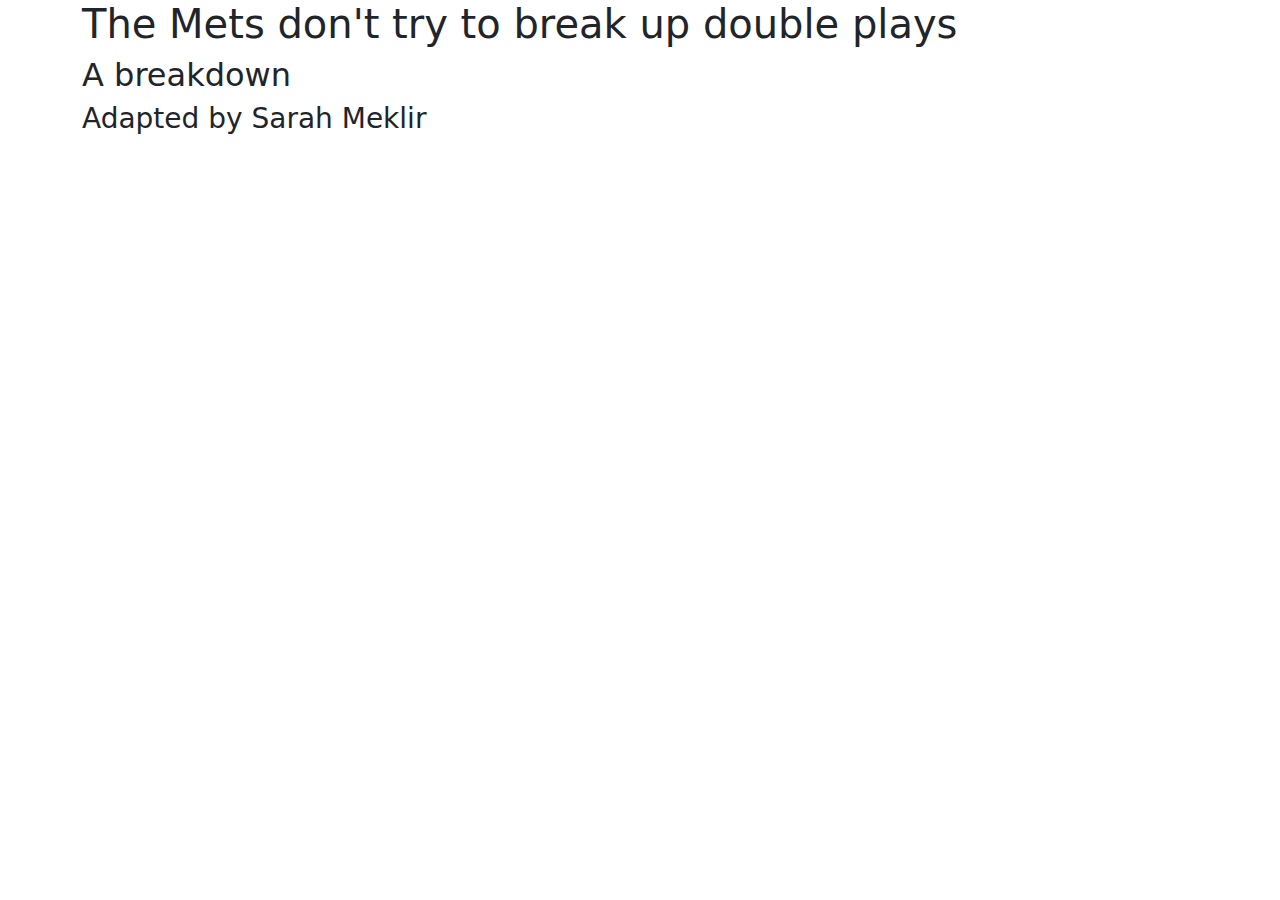
==== Sarah-Meklir-JOUR352/final-project/index.html @ 413cecab "Final project updates" ====
<!doctype html>
<html lang="en">
    <head>
        <meta charset="utf-8" />
        <meta
            name="viewport"
            content="width=device-width, initial-scale=1, shrink-to-fit=no" />

        <!-- Bootstrap CSS -->
        <link
            href="https://cdn.jsdelivr.net/npm/bootstrap@5.3.3/dist/css/bootstrap.min.css"
            rel="stylesheet"
            integrity="sha384-QWTKZyjpPEjISv5WaRU9OFeRpok6YctnYmDr5pNlyT2bRjXh0JMhjY6hW+ALEwIH"
            crossorigin="anonymous" />

        <link href="style.css" rel="stylesheet" />
    </head>

    <body>
        <div class="container">
            <video autoplay muted loop id="BackgroundVideo" src="Homescreen video web project.mp4" type="video/mp4">
            </video>
            <div class="Headline">
                <h1>The Mets don't try to break up double plays</h1>
                <h2>A breakdown</h2>
                <h3>Adapted by Sarah Meklir</h3>
            </div>
        </div>
    </body>
</html>
---- Sarah-Meklir-JOUR352/final-project/style.css ----
/*put palette colors here
 * 
 * 
 * 
 * 
*/
#BackgroundVideo {
  position: fixed;
  right: 0;
  bottom: 0;
  max-width: 100%;
  max-height: 100%;
}
.headline {
  position: absolute;
  top: 50%;
  left: 50%;
  transform: translate(-50%, -50%);
}
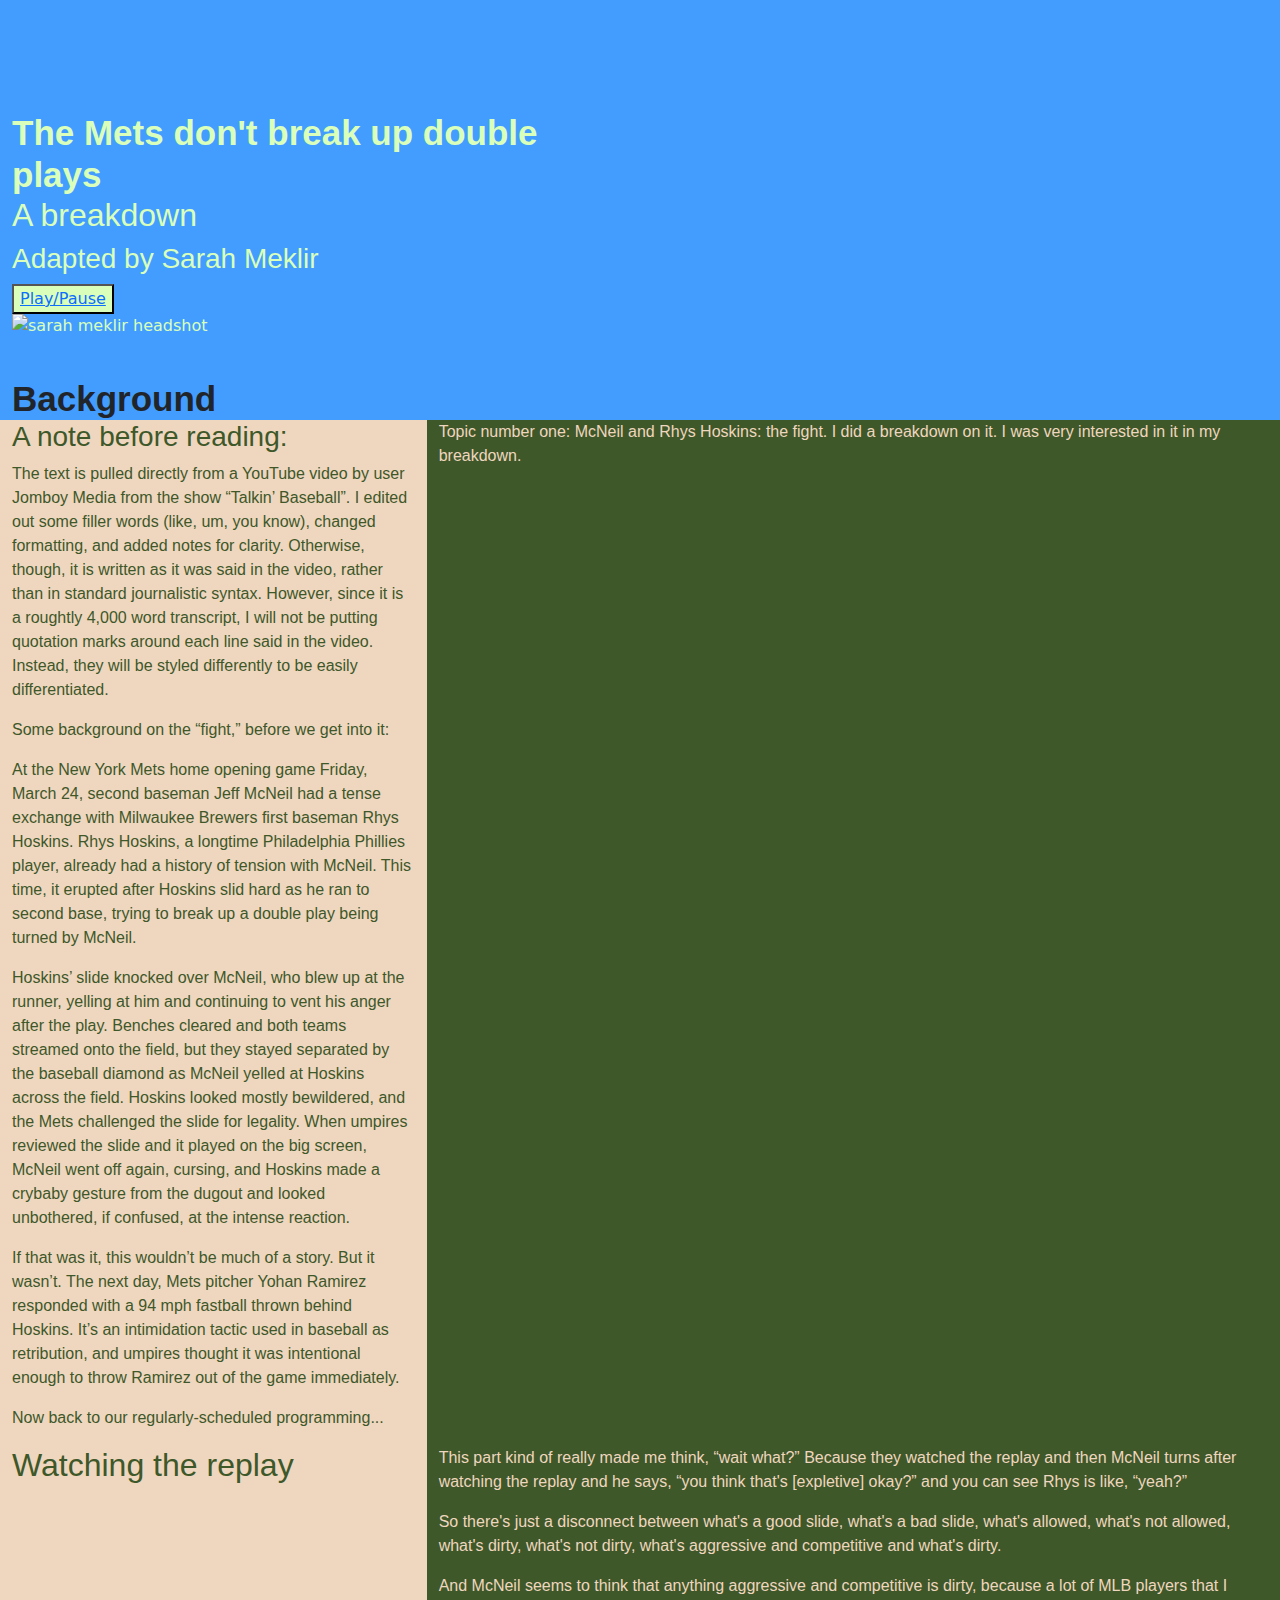
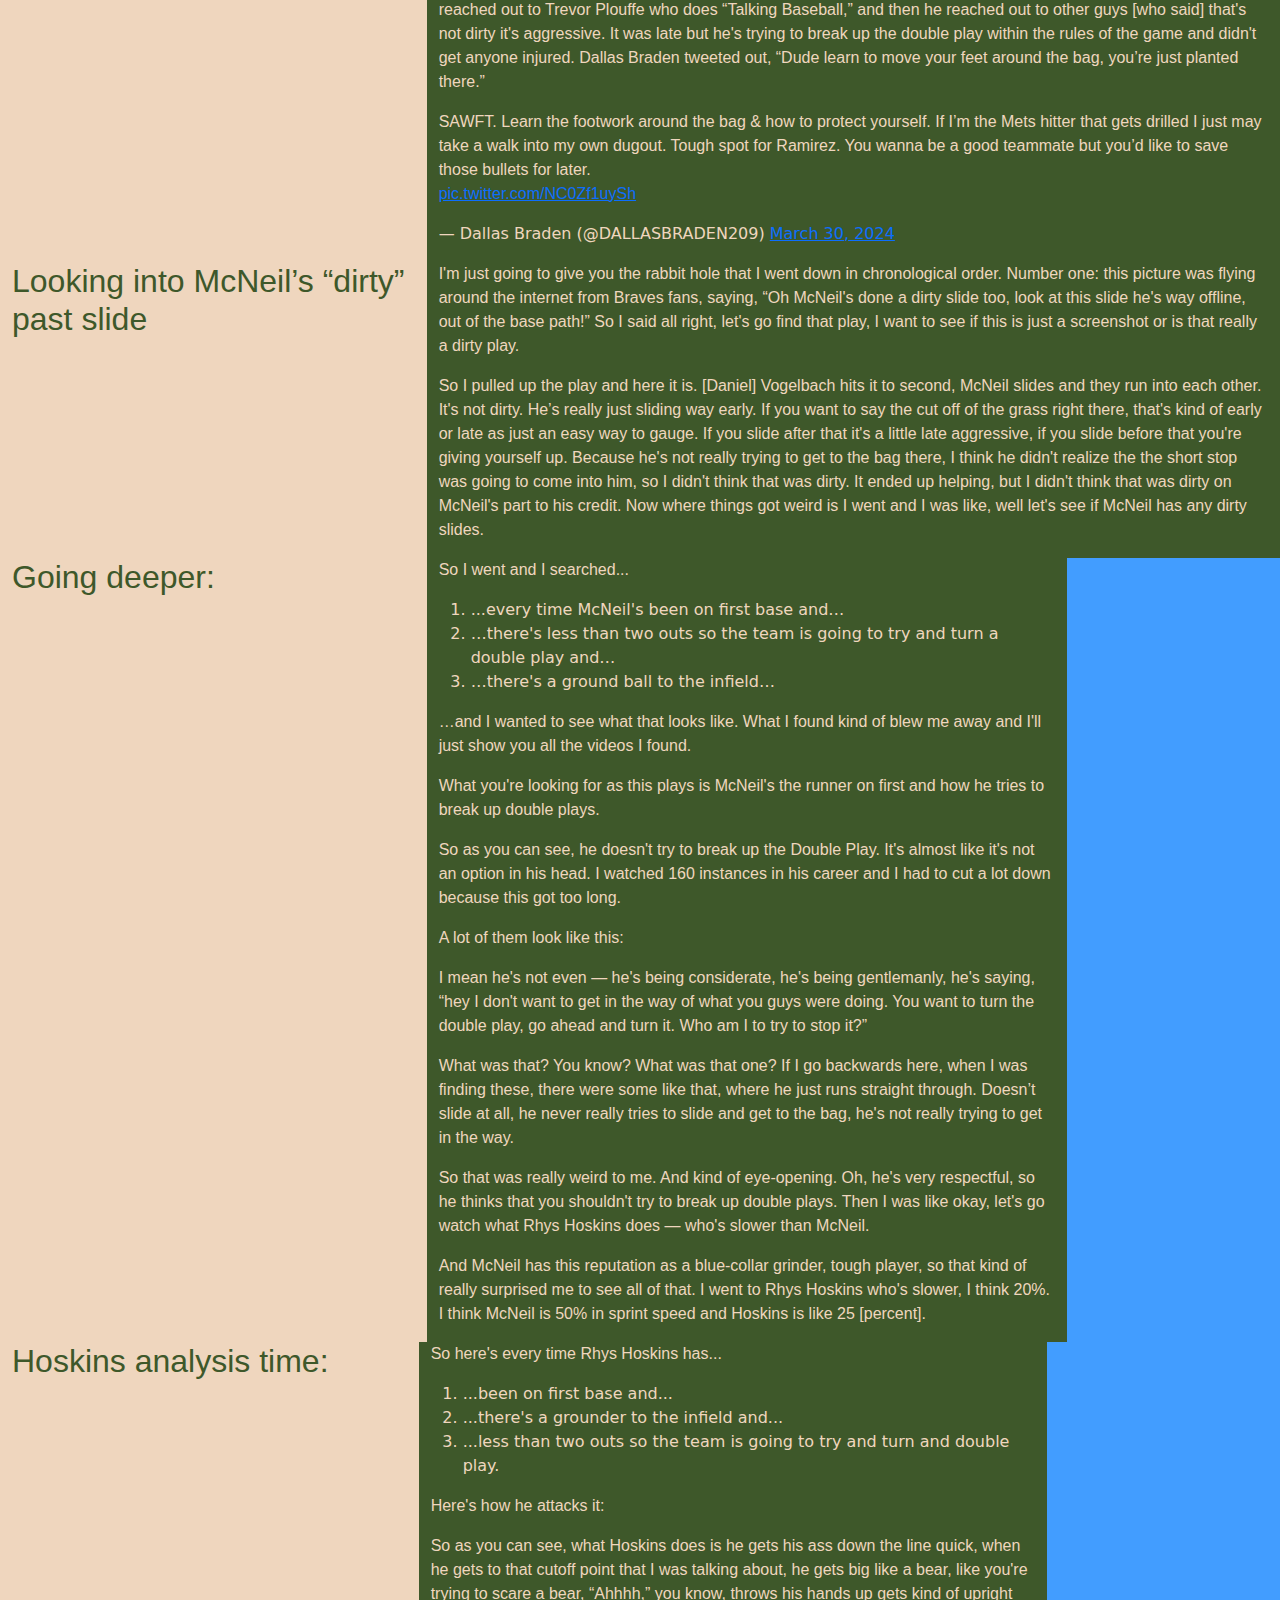
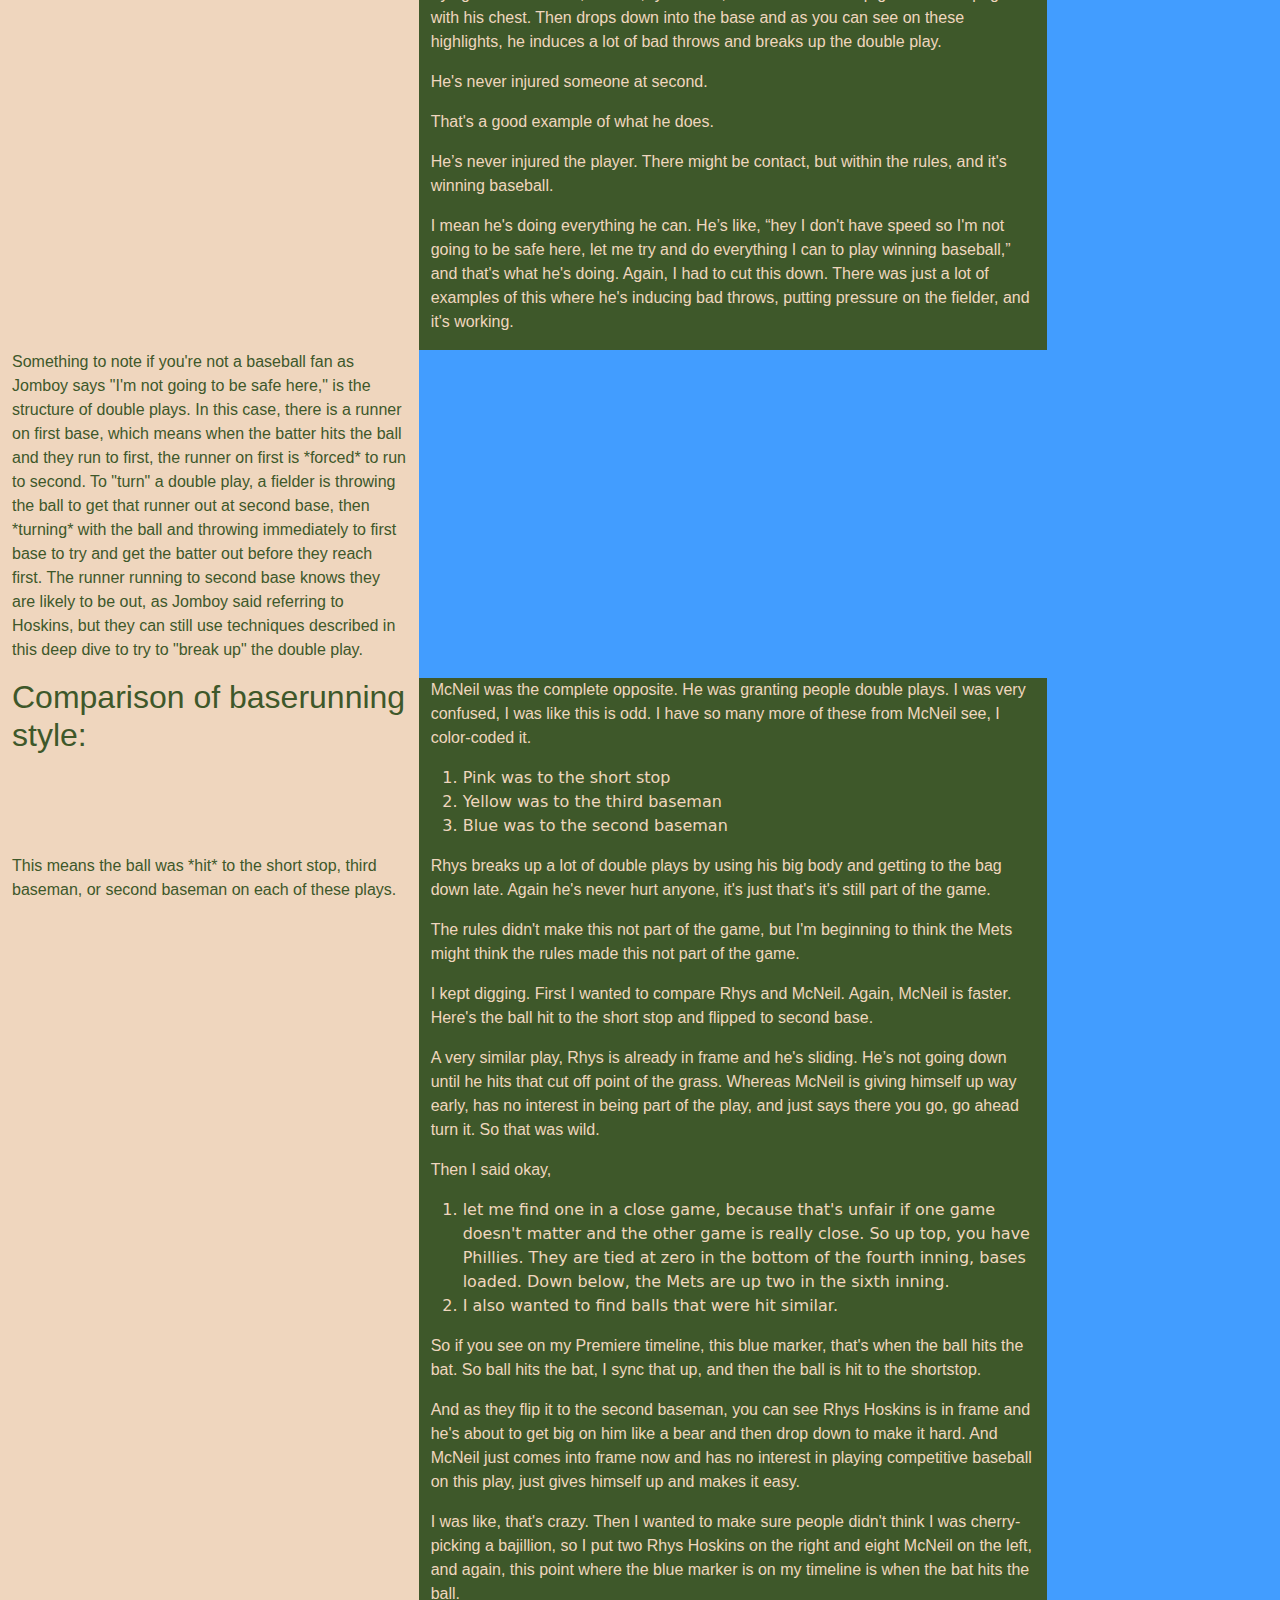
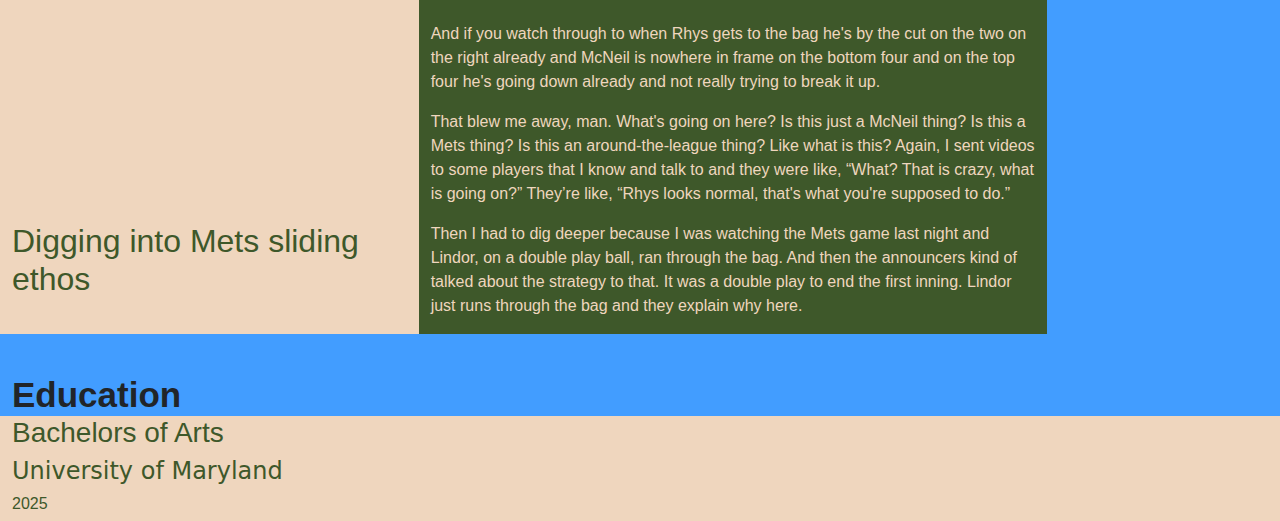
==== commit 8ef946b8: "Wow! Big things are happening! (Final project)" ====
--- a/Sarah-Meklir-JOUR352/final-project/index.html
+++ b/Sarah-Meklir-JOUR352/final-project/index.html
@@ -16,15 +16,171 @@
         <link href="style.css" rel="stylesheet" />
     </head>
 
-    <body>
-        <div class="container">
-            <video autoplay muted loop id="BackgroundVideo" src="Homescreen video web project.mp4" type="video/mp4">
-            </video>
-            <div class="Headline">
-                <h1>The Mets don't try to break up double plays</h1>
-                <h2>A breakdown</h2>
-                <h3>Adapted by Sarah Meklir</h3>
+ <body>
+        <div class="container-fluid" id="topper">
+            <div class="row">
+                <div class="col-sm-6">
+                    <br /><br /><br />
+                    <h1 class="header">The Mets don't break up double plays</h1>
+                    <h2>A breakdown</h2>
+                    <h3>Adapted by Sarah Meklir</h3>
+                     <button id="button"><a href="mailto:smeklir@terpmail.umd.edu">Play/Pause</a></button>
+                </div
+                <div class="col-sm-6">
+                    <img src="IMG_8581%20(1).JPG" alt="sarah meklir headshot" />
+                </div>
+            </div>
+        </div>
+        <div class="container-fluid" id="content">
+            <div class="row" class="blue">
+                <div class="col">
+                    <h1 id="backgroundsec" class="header">Background</h1>
+                </div>
+            </div>
+            <div class="row">
+                <div id="authorsnote" class="col-sm-4">
+                    <h3>A note before reading: </h3>
+                    <p>The text is pulled directly from a YouTube video by user Jomboy Media from the show “Talkin’ Baseball”. I edited out some filler words (like, um, you know), changed formatting, and added notes for clarity. Otherwise, though, it is written as it was said in the video, rather than in standard journalistic syntax. However, since it is a roughtly 4,000 word transcript, I will not be putting quotation marks around each line said in the video. Instead, they will be styled differently to be easily differentiated.</p>
+                    <p>Some background on the “fight,” before we get into it: </p>
+                    <p>At the New York Mets home opening game Friday, March 24, second baseman Jeff McNeil had a tense exchange with Milwaukee Brewers first baseman Rhys Hoskins. Rhys Hoskins, a longtime Philadelphia Phillies player, already had a history of tension with McNeil. This time, it erupted after Hoskins slid hard as he ran to second base, trying to break up a double play being turned by McNeil. </p>
+                    <p>Hoskins’ slide knocked over McNeil, who blew up at the runner, yelling at him and continuing to vent his anger after the play. Benches cleared and both teams streamed onto the field, but they stayed separated by the baseball diamond as McNeil yelled at Hoskins across the field. Hoskins looked mostly bewildered, and the Mets challenged the slide for legality. When umpires reviewed the slide and it played on the big screen, McNeil went off again, cursing, and Hoskins made a crybaby gesture from the dugout and looked unbothered, if confused, at the intense reaction. </p>
+                    <p>If that was it, this wouldn’t be much of a story. But it wasn’t. The next day, Mets pitcher Yohan Ramirez responded with a 94 mph fastball thrown behind Hoskins. It’s an intimidation tactic used in baseball as retribution, and umpires thought it was intentional enough to throw Ramirez out of the game immediately. </p>
+                    <p>Now back to our regularly-scheduled programming...</p>
+                </div>
+                <div id="transcript" class="col-sm-8">
+                    <p>Topic number one: McNeil and Rhys Hoskins: the fight. I did a breakdown on it. I was very interested in it in my breakdown.</p>
+                </div>
+                <div id="authorsnote" class="col-sm-4">
+                    <h2>Watching the replay</h2>
+                </div>
+                <div id="transcript" class="col-sm-8">
+                <!-- Insert video of original replay here -->
+                    <p>This part kind of really made me think, “wait what?” Because they watched the replay and then McNeil turns after watching the replay and he says, “you think that's [expletive] okay?” and you can see Rhys is like, “yeah?” </p>
+                <!-- Insert pull quote -->
+                    <p class="pull-quote">So there's just a disconnect between what's a good slide, what's a bad slide, what's allowed, what's not allowed, what's dirty, what's not dirty, what's aggressive and competitive and what's dirty.</p>
+                    <p>And McNeil seems to think that anything aggressive and competitive is dirty, because a lot of MLB players that I reached out to Trevor Plouffe who does “Talking Baseball,” and then he reached out to other guys [who said] that's not dirty it's aggressive. It was late but he's trying to break up the double play within the rules of the game and didn't get anyone injured. Dallas Braden tweeted out, “Dude learn to move your feet around the bag, you’re just planted there.”</p>
+                    <blockquote class="twitter-tweet"><p lang="en" dir="ltr">SAWFT. Learn the footwork around the bag &amp; how to protect yourself. If I’m the Mets hitter that gets drilled I just may take a walk into my own dugout. Tough spot for Ramirez. You wanna be a good teammate but you’d like to save those bullets for later. <br> <a href="https://t.co/NC0Zf1uySh">pic.twitter.com/NC0Zf1uySh</a></p>&mdash; Dallas Braden (@DALLASBRADEN209) <a href="https://twitter.com/DALLASBRADEN209/status/1774165671913587095?ref_src=twsrc%5Etfw">March 30, 2024</a></blockquote> <script async src="https://platform.twitter.com/widgets.js" charset="utf-8"></script>
+                </div>
+            </div>
+            <div class="row">
+                <div id="authorsnote" class="col-sm-4">
+                    <h2>Looking into McNeil’s “dirty” past slide</h2>
+                </div>
+                <div id="transcript" class="col-sm-8">
+                    <p>I'm just going to give you the rabbit hole that I went down in chronological order. Number one: this picture was flying around the internet from Braves fans, saying, “Oh McNeil's done a dirty slide too, look at this slide he's way offline, out of the base path!” So I said all right, let's go find that play, I want to see if this is just a screenshot or is that really a dirty play.</p>
+          <!-- Insert video of McNeil's slide here -->
+                    <p>So I pulled up the play and here it is. [Daniel] Vogelbach hits it to second, McNeil slides and they run into each other. It's not dirty. He’s really just sliding way early. If you want to say the cut off of the grass right there, that's kind of early or late as just an easy way to gauge. If you slide after that it's a little late aggressive, if you slide before that you're giving yourself up. Because he's not really trying to get to the bag there, I think he didn't realize the the short stop was going to come into him, so I didn't think that was dirty. It ended up helping, but I didn't think that was dirty on McNeil's part to his credit. Now where things got weird is I went and I was like, well let's see if McNeil has any dirty slides.</p>
+                </div>
+            </div>
+            <div class="row">
+                <div id="authorsnote" class="col-sm-4">
+                    <h2>Going deeper:</h2>
+                </div>
+                <div id="transcript" class="col-sm-6">
+                    <p>So I went and I searched...</p>
+                    <ol>
+                        <li>...every time McNeil's been on first base and…</li>
+                        <li>…there's less than two outs so the team is going to try and turn a double play and… </li>
+                        <li>…there's a ground ball to the infield… </li>
+                    </ol>
+                    <p>…and I wanted to see what that looks like. What I found kind of blew me away and I'll just show you all the videos I found.</p>
+                    <p>What you're looking for as this plays is McNeil's the runner on first and how he tries to break up double plays. </p>
+         <!-- Insert compilation video of McNeil's slides here -->
+                    <p>So as you can see, he doesn't try to break up the Double Play. It's almost like it's not an option in his head. I watched 160 instances in his career and I had to cut a lot down because this got too long. </p>
+                    <p>A lot of them look like this:</p>
+        <!-- More compilation video here -->
+                    <p>I mean he's not even — he's being considerate, he's being gentlemanly, he's saying, “hey I don't want to get in the way of what you guys were doing. You want to turn the double play, go ahead and turn it. Who am I to try to stop it?”</p>
+        <!-- More compilation video here -->
+                    <p>What was that? You know? What was that one? If I go backwards here, when I was finding these, there were some like that, where he just runs straight through. Doesn’t slide at all, he never really tries to slide and get to the bag, he's not really trying to get in the way. </p>
+                    <p>So that was really weird to me. And kind of eye-opening. Oh, he's very respectful, so he thinks that you shouldn't try to break up double plays. Then I was like okay, let's go watch what Rhys Hoskins does — who's slower than McNeil. </p>
+                    <p>And McNeil has this reputation as a blue-collar grinder, tough player, so that kind of really surprised me to see all of that. I went to Rhys Hoskins who's slower, I think 20%. I think McNeil is 50% in sprint speed and Hoskins is like 25 [percent]. </p>
+                </div>
+            <div class="row">
+                <div id="authorsnote" class="col-sm-4">
+                    <h2>Hoskins analysis time: </h2>
+                </div>
+                <div id="transcript" class="col-sm-6">
+                   <p>So here's every time Rhys Hoskins has...</p>
+                    <ol>
+                        <li>...been on first base and...</li>
+                        <li>...there's a grounder to the infield and...</li>
+                        <li>...less than two outs so the team is going to try and turn and double play.</li>
+                    </ol>
+                    <p>Here's how he attacks it: </p>
+        <!-- Compilation of Hoskins' slides here -->
+                    <p>So as you can see, what Hoskins does is he gets his ass down the line quick, when he gets to that cutoff point that I was talking about, he gets big like a bear, like you're trying to scare a bear, “Ahhhh,” you know, throws his hands up gets kind of upright with his chest. Then drops down into the base and as you can see on these highlights, he induces a lot of bad throws and breaks up the double play.</p>
+                    <p class="pull-quote">He's never injured someone at second. </p>
+        <!-- Video continues -->
+                    <p>That's a good example of what he does.</p>
+                    <p class="pull-quote">He’s never injured the player. There might be contact, but within the rules, and it's winning baseball. </p>
+                    <p>I mean he's doing everything he can. He’s like, “hey I don't have speed so I'm not going to be safe here, let me try and do everything I can to play winning baseball,” and that's what he's doing. Again, I had to cut this down. There was just a lot of examples of this where he's inducing bad throws, putting pressure on the fielder, and it's working. </p>
+                </div>
+                <div id="authorsnote" class="col-sm-4">
+                    <p>Something to note if you're not a baseball fan as Jomboy says "I'm not going to be safe here," is the structure of double plays. In this case, there is a runner on first base, which means when the batter hits the ball and they run to first, the runner on first is *forced* to run to second. To "turn" a double play, a fielder is throwing the ball to get that runner out at second base, then *turning* with the ball and throwing immediately to first base to try and get the batter out before they reach first. The runner running to second base knows they are likely to be out, as Jomboy said referring to Hoskins, but they can still use techniques described in this deep dive to try to "break up" the double play.</p>
+                </div>
+            </div>
+            <div class="row">
+                <div id="authorsnote" class="col-sm-4">
+                    <h2>Comparison of baserunning style:</h2>
+                </div>
+                <div id="transcript" class="col-sm-6">
+                   <p>McNeil was the complete opposite. He was granting people double plays. I was very confused, I was like this is odd. I have so many more of these from McNeil see, I color-coded it.</p>
+                    <ol>
+                        <li>Pink was to the short stop</li>
+                        <li>Yellow was to the third baseman</li>
+                        <li>Blue was to the second baseman</li>
+                    </ol>
+                </div>
+                <div id="authorsnote" class="col-sm-4">
+                    <p>This means the ball was *hit* to the short stop, third baseman, or second baseman on each of these plays.</p>
+                </div>
+                <div id="transcript" class="col-sm-6">
+                    <p>Rhys breaks up a lot of double plays by using his big body and getting to the bag down late. Again he's never hurt anyone, it's just that's it's still part of the game. </p>
+                    <p class="pull-quote">The rules didn't make this not part of the game, but I'm beginning to think the Mets might think the rules made this not part of the game.</p>
+                    <p>I kept digging. First I wanted to compare Rhys and McNeil. Again, McNeil is faster. Here's the ball hit to the short stop and flipped to second base. </p>
+        <!-- Video compilation of Hoskins -->
+                    <p>A very similar play, Rhys is already in frame and he's sliding. He’s not going down until he hits that cut off point of the grass. Whereas McNeil is giving himself up way early, has no interest in being part of the play, and just says there you go, go ahead turn it. So that was wild. </p>
+                    <p>Then I said okay, </p>
+                    <ol>
+                        <li>let me find one in a close game, because that's unfair if one game doesn't matter and the other game is really close. So up top, you have Phillies. They are tied at zero in the bottom of the fourth inning, bases loaded. Down below, the Mets are up two in the sixth inning. </li>
+                        <li>I also wanted to find balls that were hit similar. </li>
+                    </ol>
+        <!-- comparison video compilation plays -->
+                    <p>So if you see on my Premiere timeline, this blue marker, that's when the ball hits the bat. So ball hits the bat, I sync that up, and then the ball is hit to the shortstop.</p>
+        <!-- comparison video compilation plays -->
+                    <p>And as they flip it to the second baseman, you can see Rhys Hoskins is in frame and he's about to get big on him like a bear and then drop down to make it hard. And McNeil just comes into frame now and has no interest in playing competitive baseball on this play, just gives himself up and makes it easy. </p>
+                    <p>I was like, that's crazy. Then I wanted to make sure people didn't think I was cherry-picking a bajillion, so I put two Rhys Hoskins on the right and eight McNeil on the left, and again, this point where the blue marker is on my timeline is when the bat hits the ball. </p>
+        <!-- comparison video plays again -->
+                    <p>And if you watch through to when Rhys gets to the bag he's by the cut on the two on the right already and McNeil is nowhere in frame on the bottom four and on the top four he's going down already and not really trying to break it up. </p>
+                    <p>That blew me away, man. What's going on here? Is this just a McNeil thing? Is this a Mets thing? Is this an around-the-league thing? Like what is this? Again, I sent videos to some players that I know and talk to and they were like, “What? That is crazy, what is going on?” They’re like, “Rhys looks normal, that's what you're supposed to do.”</p>
+                </div>
+            </div>
+            <div class="row">
+                <div id="authorsnote" class="col-sm-4">
+                    <h2>Digging into Mets sliding ethos</h2>
+                </div>
+                <div id="transcript" class="col-sm-6">
+                    <p>Then I had to dig deeper because I was watching the Mets game last night and Lindor, on a double play ball, ran through the bag. And then the announcers kind of talked about the strategy to that. It was a double play to end the first inning. Lindor just runs through the bag and they explain why here.</p>
+               
+                </div>
+            </div>
+            <div class="row" class="blue">
+                <div class="col">
+                    <h1 id="education" class="header">Education</h1>
+                </div>
+            </div>
+            </div>
+            <div class="row">
+                <div id="authorsnote" class="col">
+                    <h3>Bachelors of Arts</h3>
+                    <h4>University of Maryland</h4>
+                    <h6>2025</h6>
+                </div>
             </div>
         </div>
     </body>
-</html>+</html>
+<!--
+<video autoplay muted loop id="BackgroundVideo" src="Homescreen video web project.mp4" type="video/mp4">
+            </video>
+ -->
--- a/Sarah-Meklir-JOUR352/final-project/style.css
+++ b/Sarah-Meklir-JOUR352/final-project/style.css
@@ -1,8 +1,8 @@
 /*put palette colors here
- * 
- * 
- * 
- * 
+ * mets ORANGE: #FF5910
+ * mets blue:  #002D72
+ * light blue: #429DFF
+ * dark green: #3E582A
 */
 #BackgroundVideo {
   position: fixed;
@@ -17,3 +17,109 @@
   left: 50%;
   transform: translate(-50%, -50%);
 }
+
+.roboto-bold {
+  font-family: "Roboto", sans-serif;
+  font-weight: 700;
+  font-style: normal;
+}
+.roboto-medium {
+  font-family: "Roboto", sans-serif;
+  font-weight: 500;
+  font-style: normal;
+}
+.roboto-regular {
+  font-family: "Roboto", sans-serif;
+  font-weight: 400;
+  font-style: normal;
+}
+.roboto-light {
+  font-family: "Roboto", sans-serif;
+  font-weight: 300;
+  font-style: normal;
+}
+.roboto-thin {
+  font-family: "Roboto", sans-serif;
+  font-weight: 100;
+  font-style: normal;
+}
+
+@media {
+    img {
+        width:100%;
+        margin: 40px 0px 0px 0px;
+    }
+    
+    #topper{
+        background-color: #429DFF;
+        color: #D9FFBB;
+    }
+    
+    #nav {
+        padding: 10px 60px 10px 60px;
+    }
+    .headline{
+        color: #D9FFBB;
+    }
+    .blue{
+        background: #429DFF;
+    }
+    #navigation{
+        color: #EFD6BE;
+        background: #3E582A;
+    }
+    #backgroundsec{
+        background: #429DFF;
+    }
+    #content{
+        background: #429DFF;
+    }
+    #authorsnote{
+        color: #3E582A;
+        background: #EFD6BE;
+    }
+    #transcript{
+        color: #EFD6BE;
+        background: #3E582A;
+    }
+    #pull-quote{
+        
+    }
+    #button{
+        color: #3E582A;
+        background: #D9FFBB;
+    }
+    h1{
+        margin: 40px 0px 0px 0px;
+        font-size: 30px;
+        font-family: "Roboto", sans-serif;
+        font-weight: 700;
+        font-style: normal;
+    }
+    h2{
+        font-family: "Roboto", sans-serif;
+        font-weight: 500;
+        font-style: normal;
+    }
+    h3{
+        font-family: "Roboto", sans-serif;
+        font-weight: 300;
+        font-style: normal;
+    }
+    h6{
+        font-family: "Roboto", sans-serif;
+        font-weight: 500;
+        font-style: normal;
+    }
+    p{
+        font-family: "Roboto", sans-serif;
+        font-weight: 400;
+        font-style: normal;
+    }
+}
+
+@media (min-width:576px){
+    h1{
+        font-size: 35px;
+    }
+}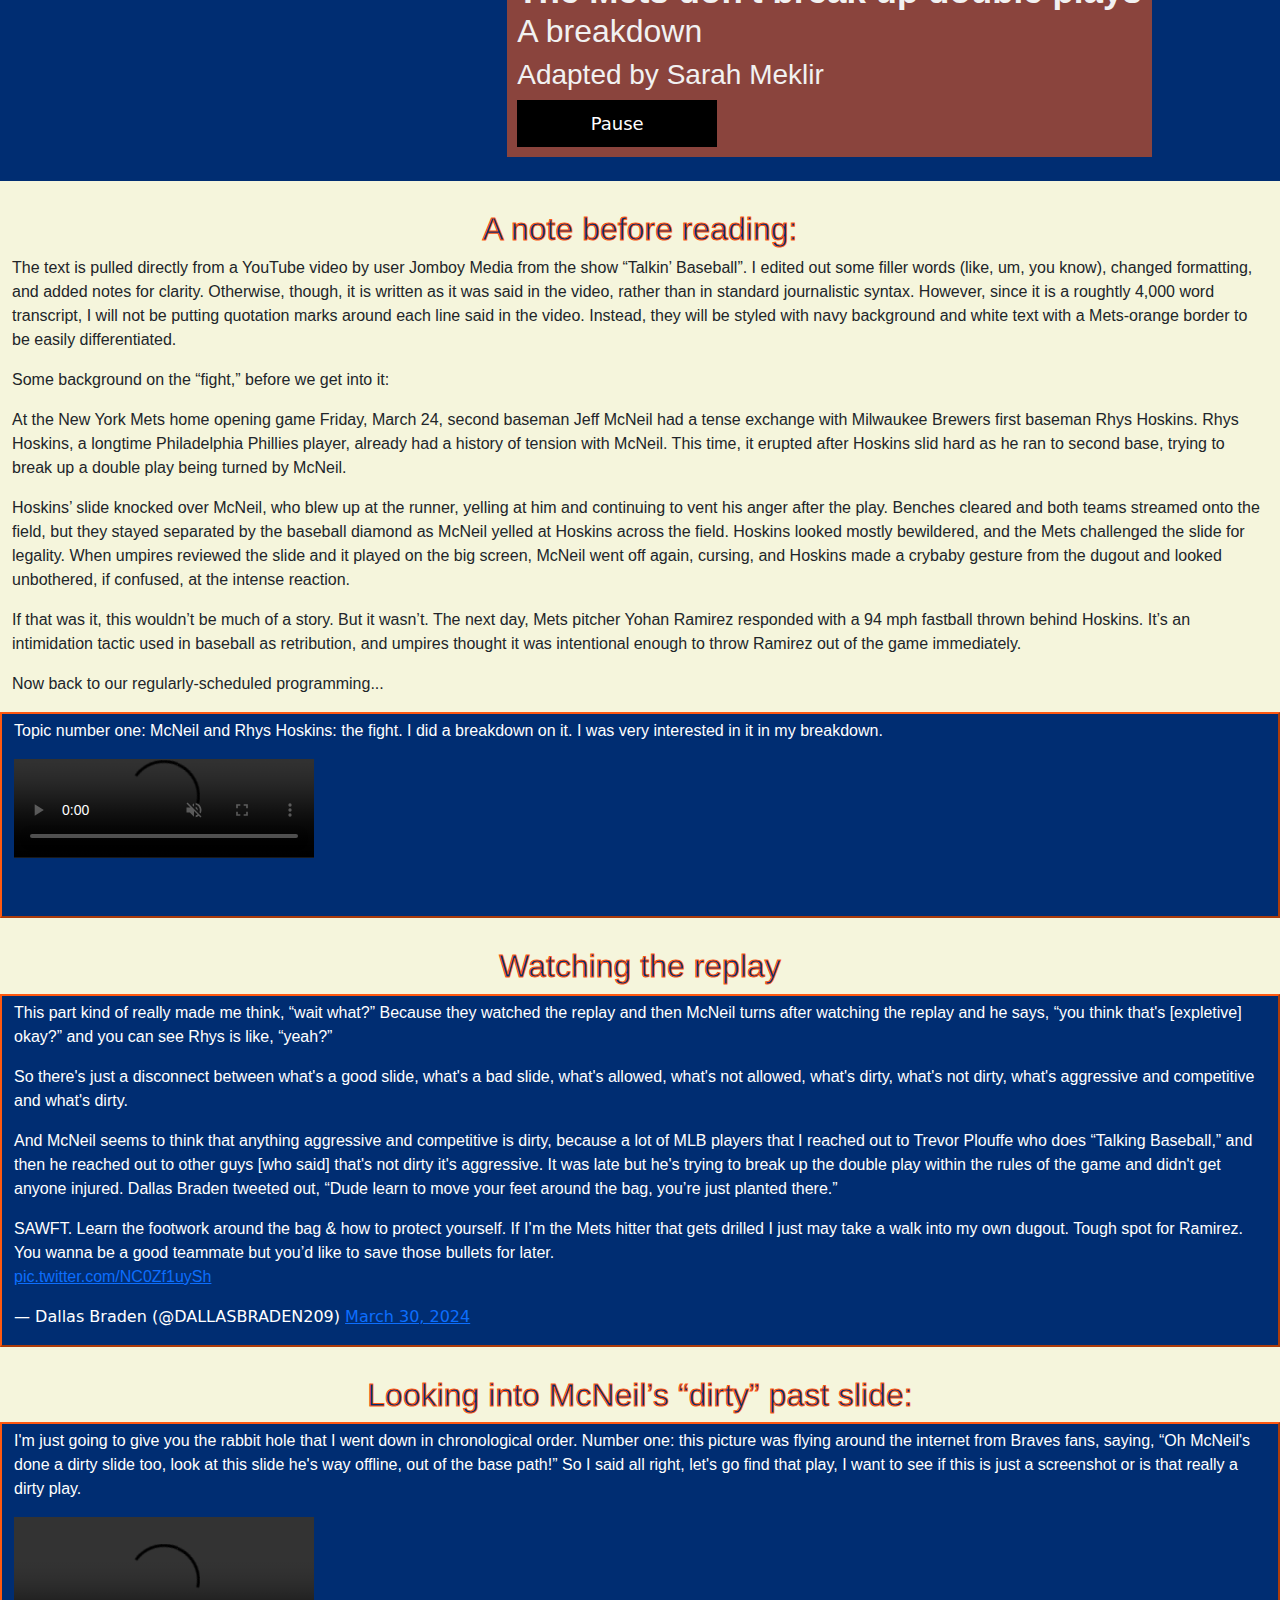
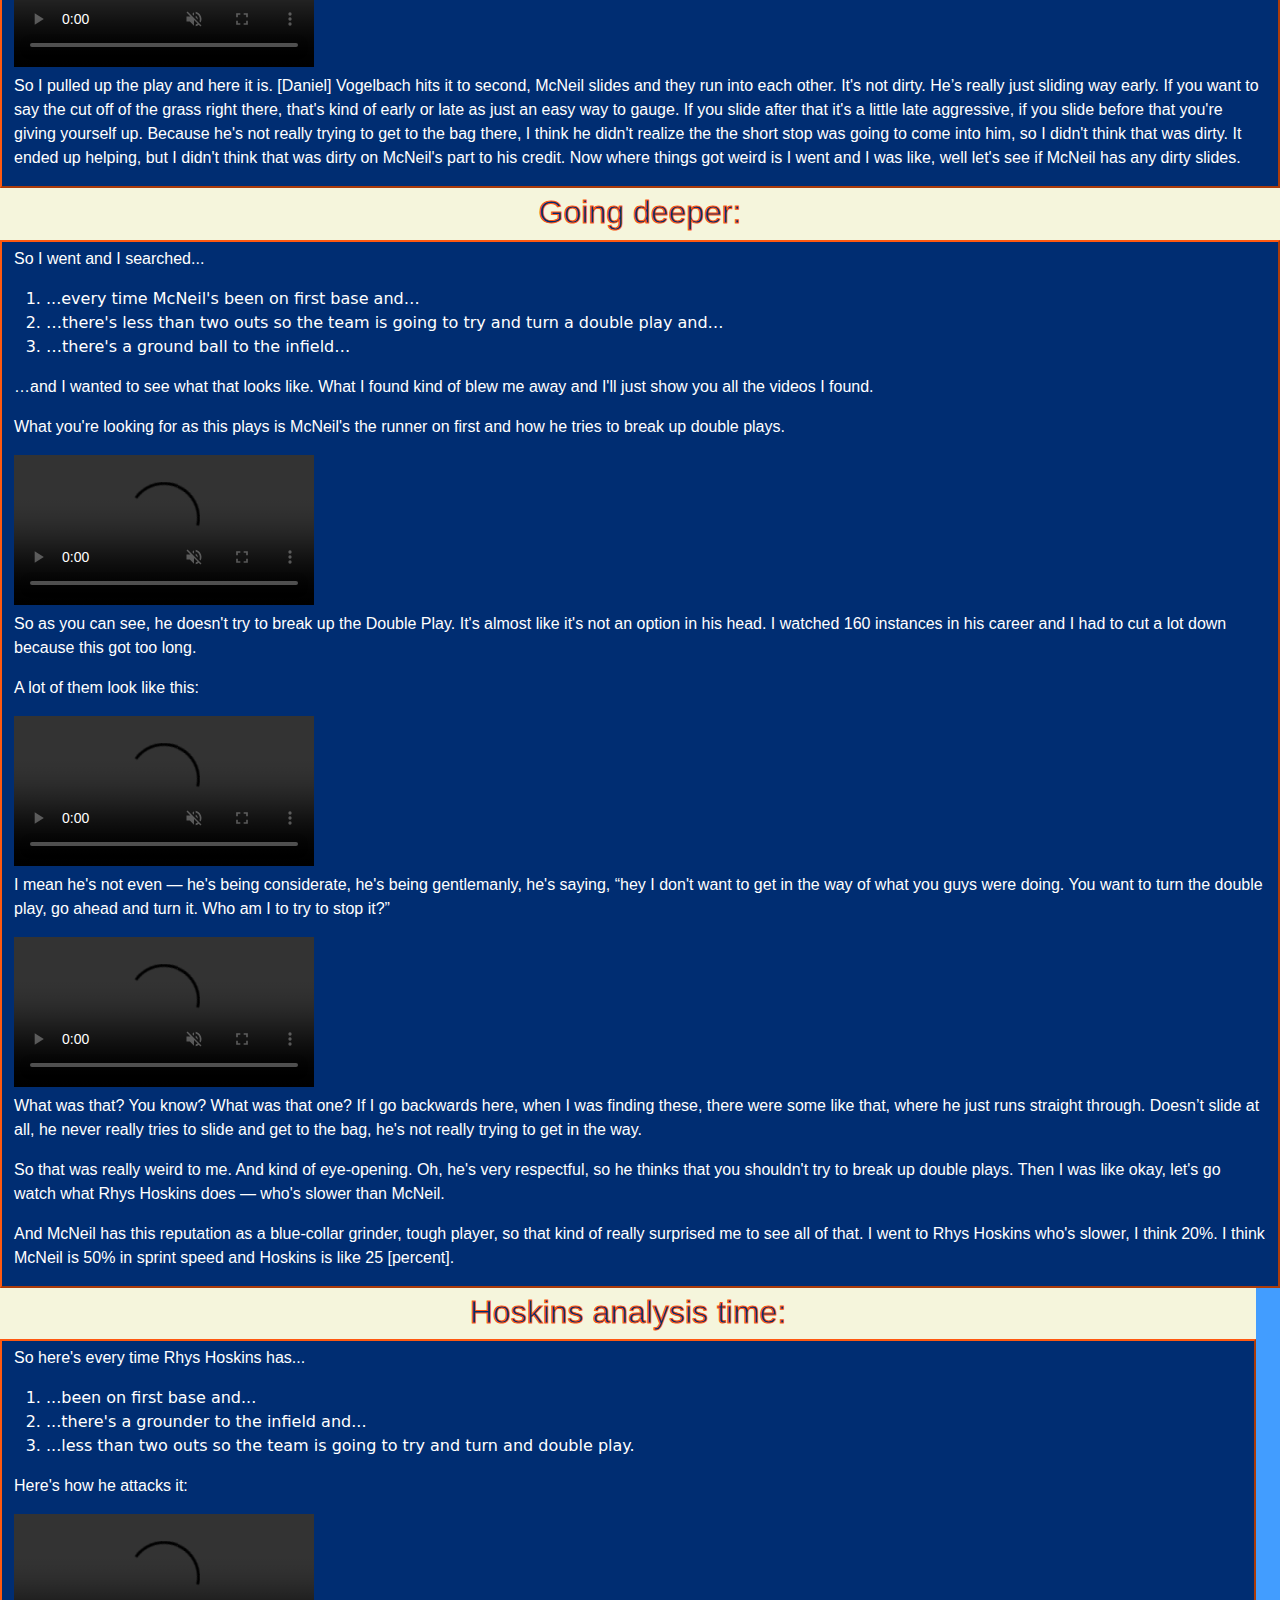
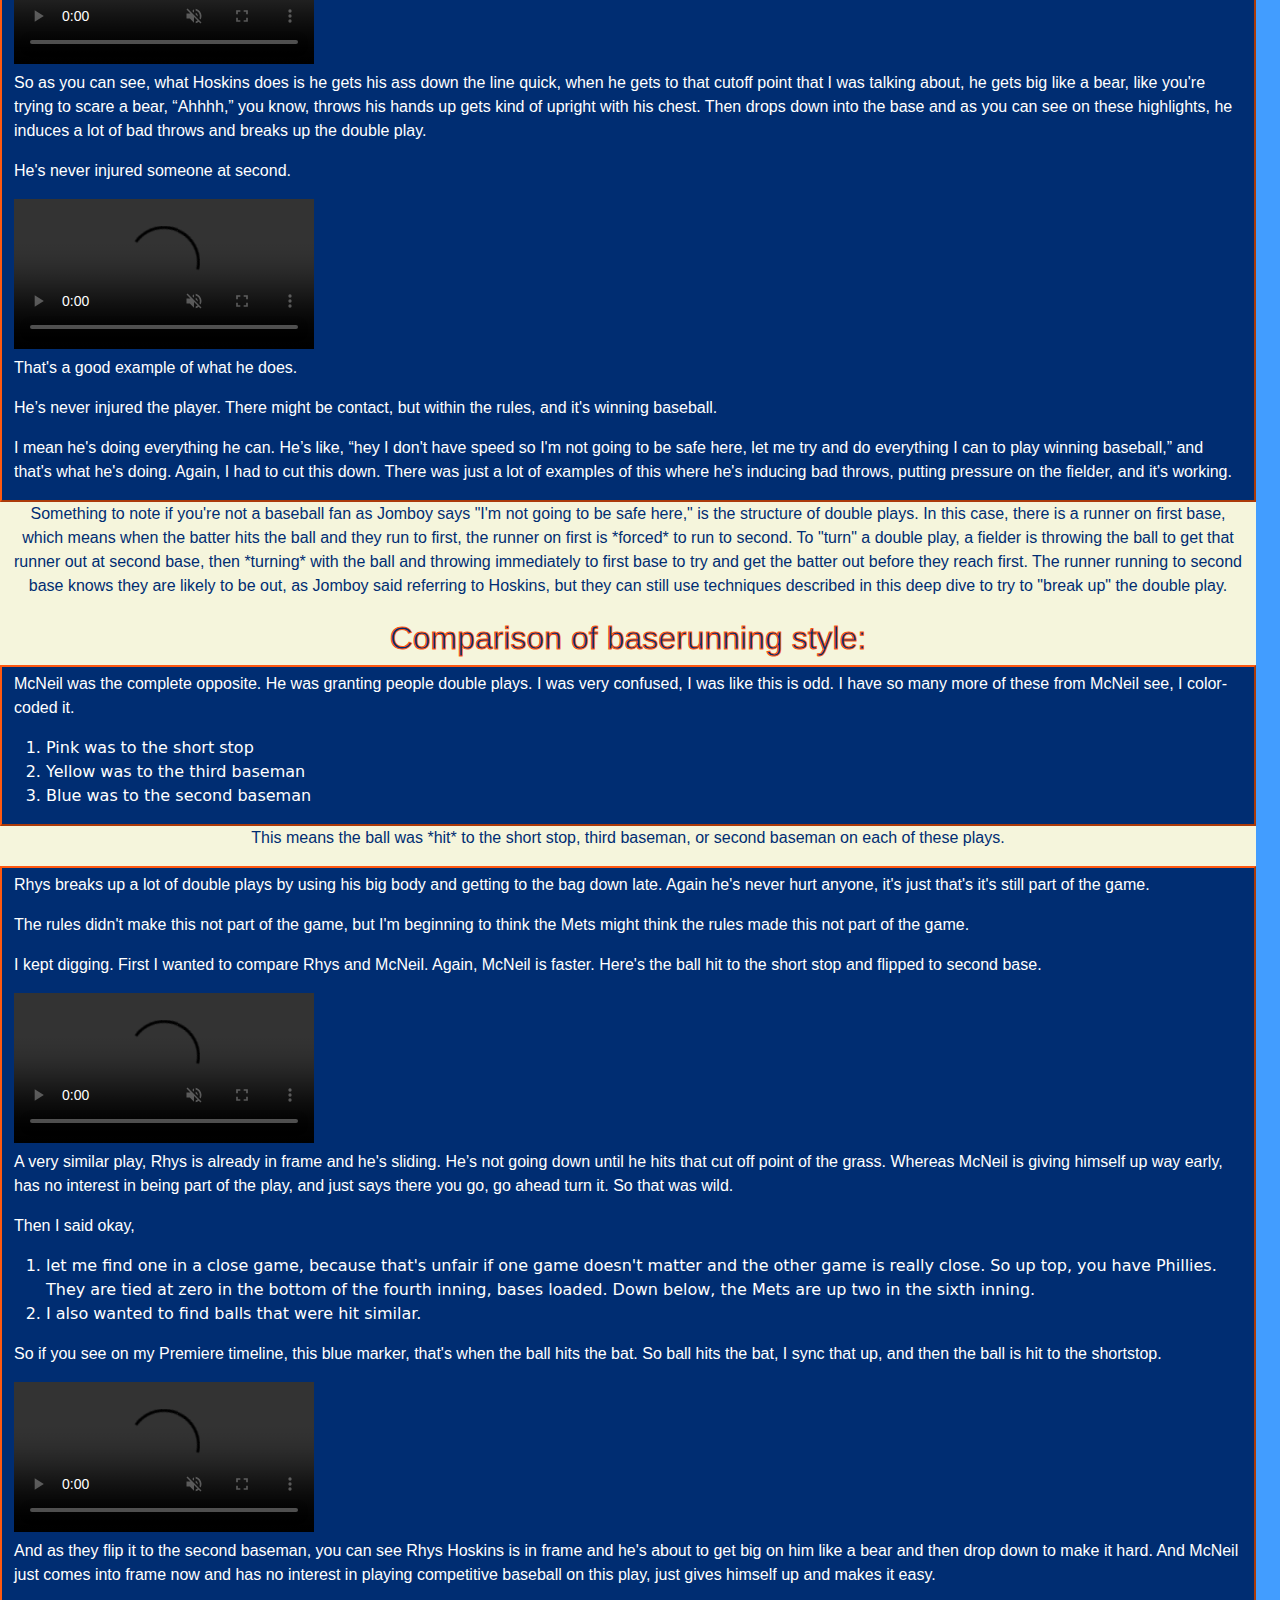
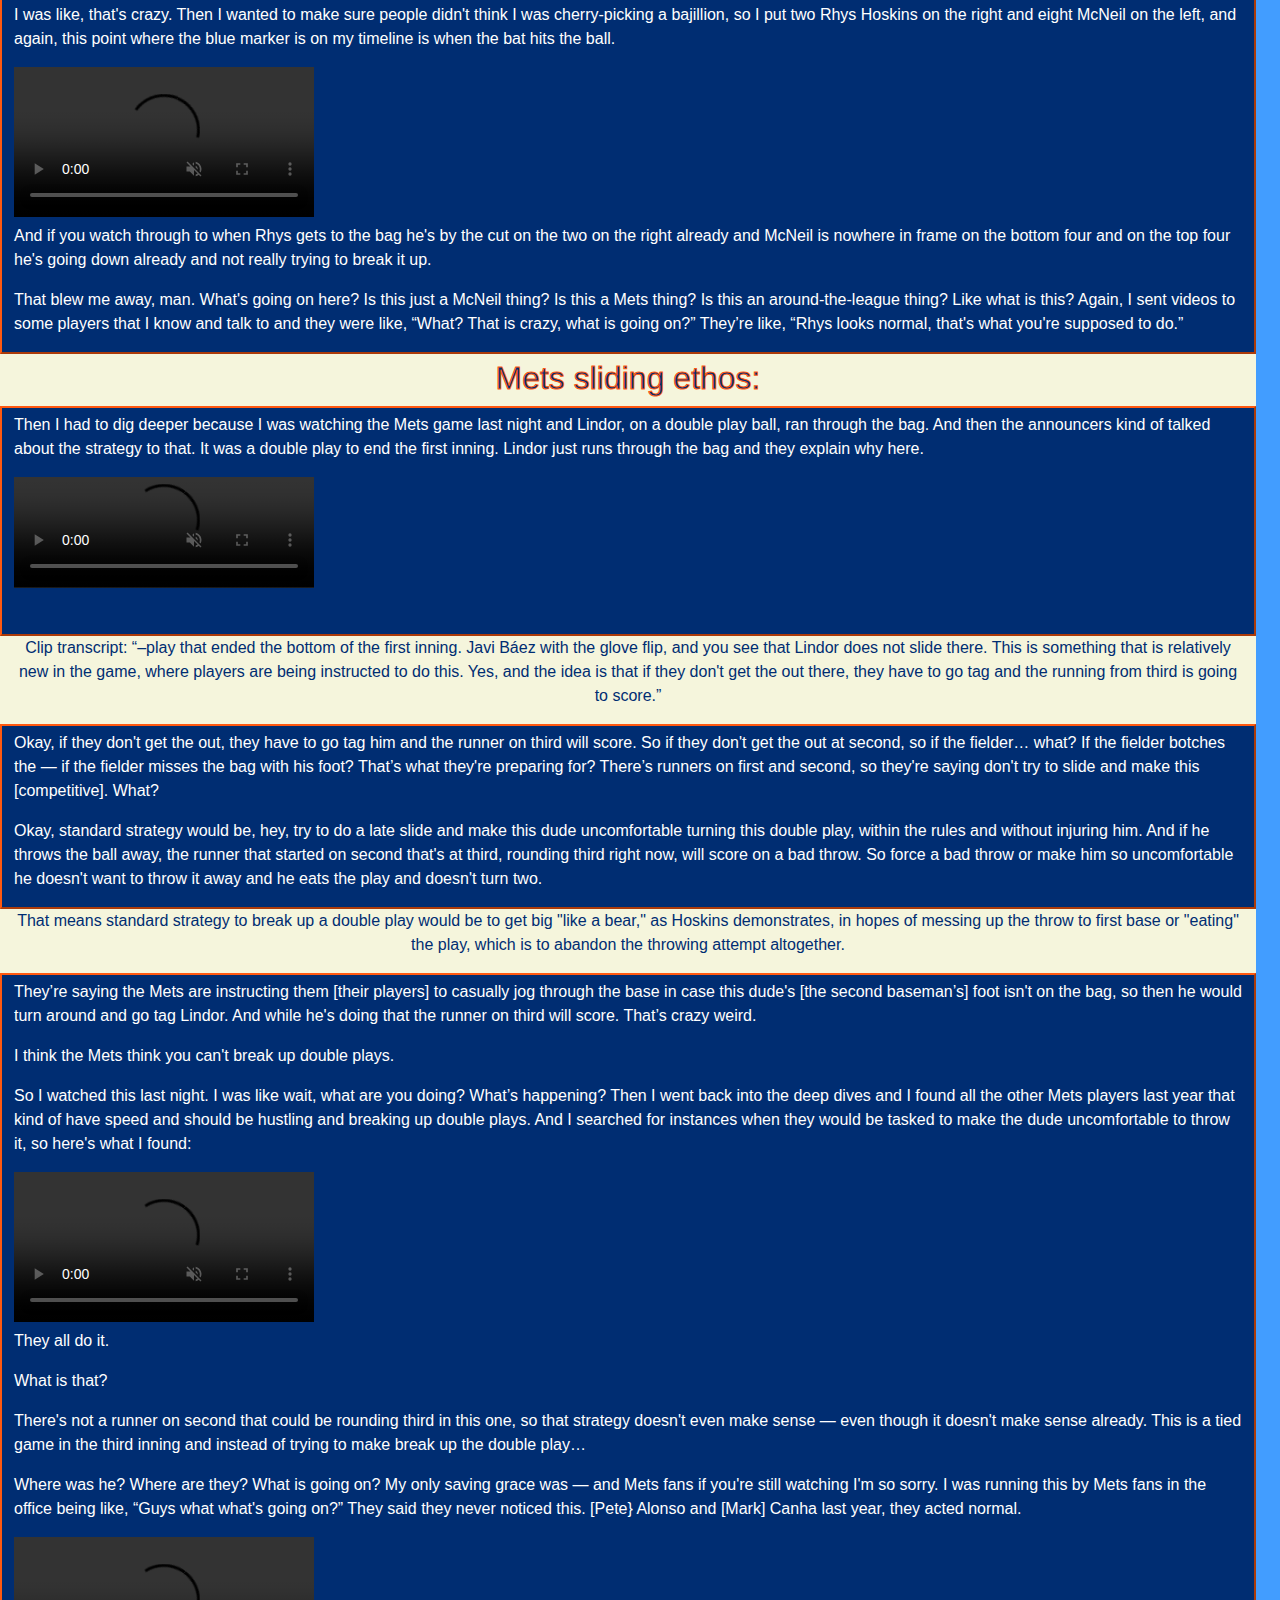
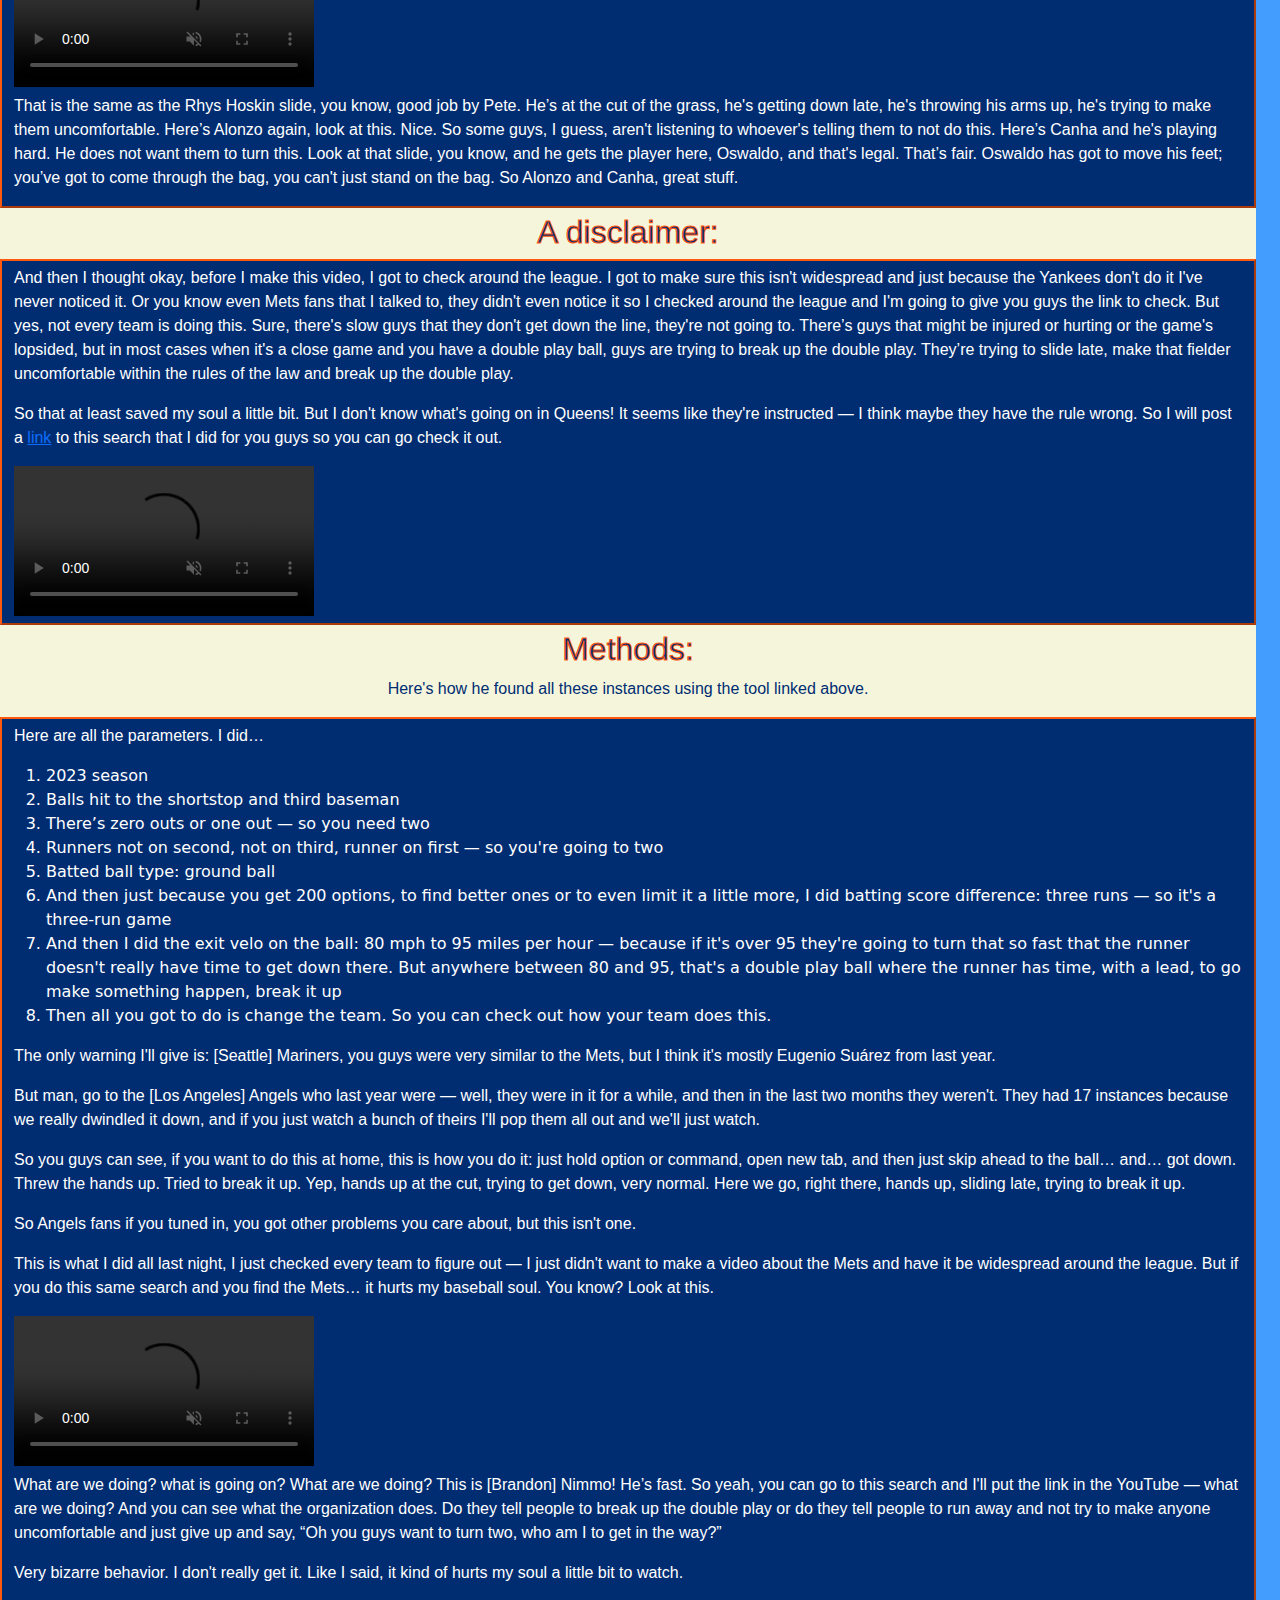
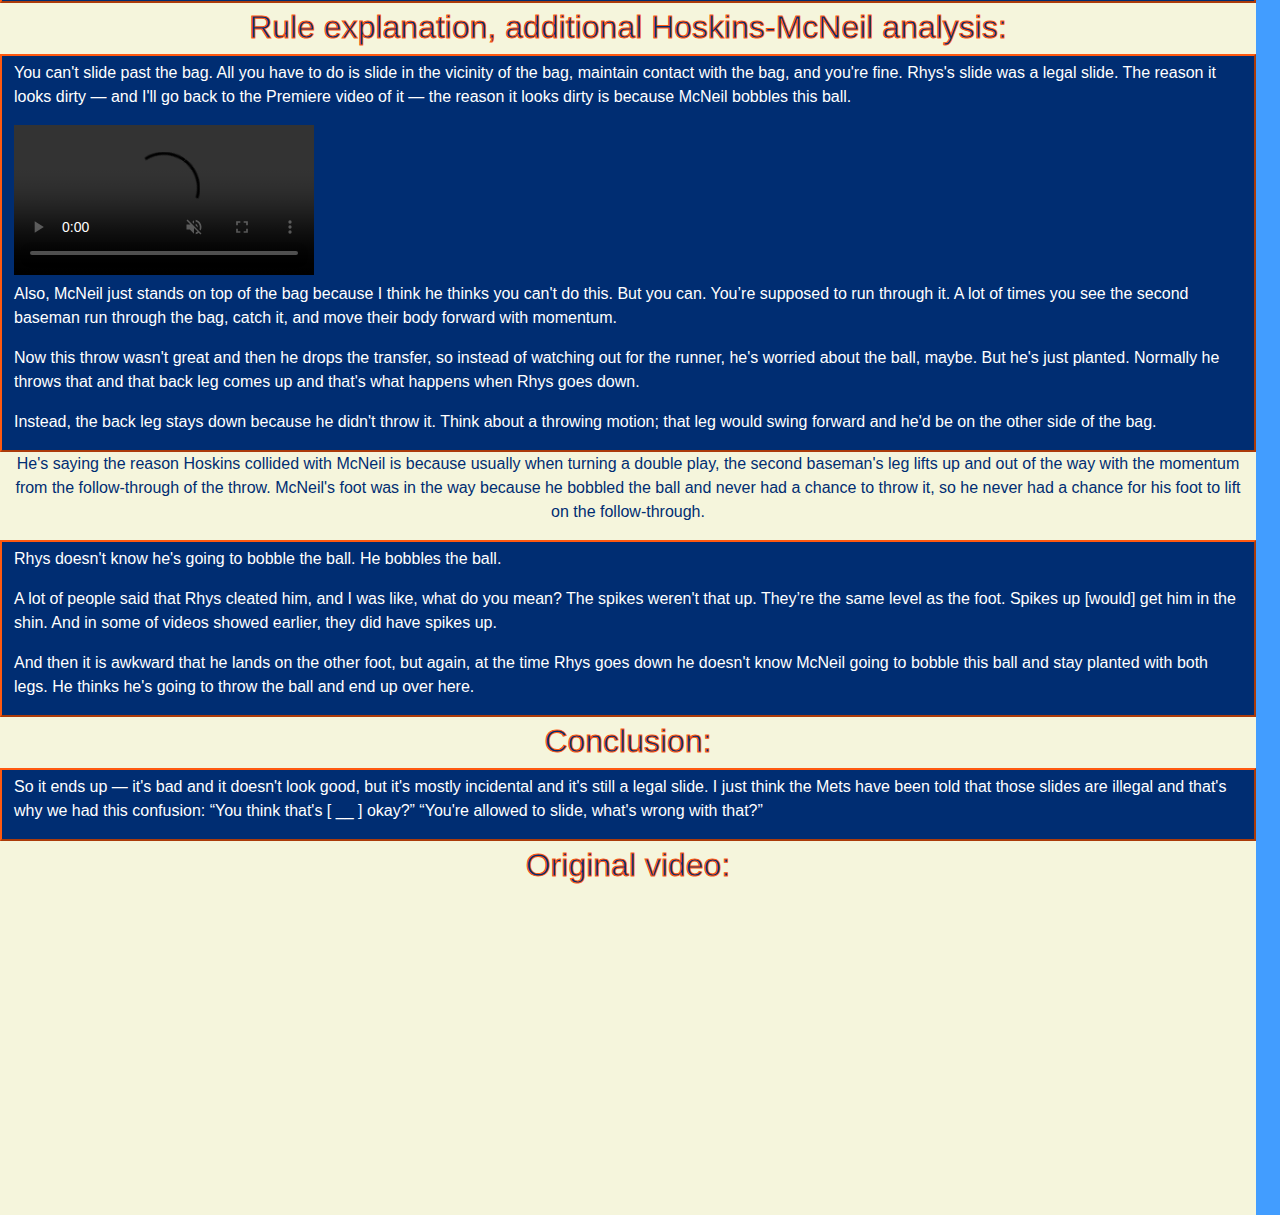
==== commit f713edf2: "Guess who uploaded and embedded all the videos????" ====
--- a/Sarah-Meklir-JOUR352/final-project/index.html
+++ b/Sarah-Meklir-JOUR352/final-project/index.html
@@ -16,165 +16,809 @@
         <link href="style.css" rel="stylesheet" />
     </head>
 
- <body>
+    <body>
         <div class="container-fluid" id="topper">
-            <div class="row">
-                <div class="col-sm-6">
-                    <br /><br /><br />
-                    <h1 class="header">The Mets don't break up double plays</h1>
-                    <h2>A breakdown</h2>
-                    <h3>Adapted by Sarah Meklir</h3>
-                     <button id="button"><a href="mailto:smeklir@terpmail.umd.edu">Play/Pause</a></button>
-                </div
-                <div class="col-sm-6">
-                    <img src="IMG_8581%20(1).JPG" alt="sarah meklir headshot" />
-                </div>
+            <div class="container">
+            <video autoplay muted loop id="BackgroundVideo">
+                <source
+                    src="Homescreen video web project.mp4"
+                    type="video/mp4" />
+                Your browser does not support this video.
+            </video>
+            <div class="overlay">
+                <h1 class="header">The Mets don't break up double plays</h1>
+                <h2>A breakdown</h2>
+                <h3>Adapted by Sarah Meklir</h3>
+                <button id="myBtn" onclick="myFunction()">Pause</button>
             </div>
+            <script>
+                var video = document.getElementById("BackgroundVideo");
+                var btn = document.getElementById("myBtn");
+
+                function myFunction() {
+                    if (video.paused) {
+                        video.play();
+                        btn.innerHTML = "Pause";
+                    } else {
+                        video.pause();
+                        btn.innerHTML = "Play";
+                    }
+                }
+            </script>
+            </div>
+            <br/>
         </div>
         <div class="container-fluid" id="content">
-            <div class="row" class="blue">
-                <div class="col">
-                    <h1 id="backgroundsec" class="header">Background</h1>
+            <div class="row">
+                <div id="openingNote" class="col-sm-12">
+                <br/>
+                    <h2 class="subheading">A note before reading:</h2>
+                    <p>
+                        The text is pulled directly from a YouTube video by user
+                        Jomboy Media from the show “Talkin’ Baseball”. I edited
+                        out some filler words (like, um, you know), changed
+                        formatting, and added notes for clarity. Otherwise,
+                        though, it is written as it was said in the video,
+                        rather than in standard journalistic syntax. However,
+                        since it is a roughtly 4,000 word transcript, I will not
+                        be putting quotation marks around each line said in the
+                        video. Instead, they will be styled with navy background and white text with a Mets-orange border to be
+                        easily differentiated.
+                    </p>
+                    <p>
+                        Some background on the “fight,” before we get into it:
+                    </p>
+                    <p>
+                        At the New York Mets home opening game Friday, March 24,
+                        second baseman Jeff McNeil had a tense exchange with
+                        Milwaukee Brewers first baseman Rhys Hoskins. Rhys
+                        Hoskins, a longtime Philadelphia Phillies player,
+                        already had a history of tension with McNeil. This time,
+                        it erupted after Hoskins slid hard as he ran to second
+                        base, trying to break up a double play being turned by
+                        McNeil.
+                    </p>
+                    <p>
+                        Hoskins’ slide knocked over McNeil, who blew up at the
+                        runner, yelling at him and continuing to vent his anger
+                        after the play. Benches cleared and both teams streamed
+                        onto the field, but they stayed separated by the
+                        baseball diamond as McNeil yelled at Hoskins across the
+                        field. Hoskins looked mostly bewildered, and the Mets
+                        challenged the slide for legality. When umpires reviewed
+                        the slide and it played on the big screen, McNeil went
+                        off again, cursing, and Hoskins made a crybaby gesture
+                        from the dugout and looked unbothered, if confused, at
+                        the intense reaction.
+                    </p>
+                    <p>
+                        If that was it, this wouldn’t be much of a story. But it
+                        wasn’t. The next day, Mets pitcher Yohan Ramirez
+                        responded with a 94 mph fastball thrown behind Hoskins.
+                        It’s an intimidation tactic used in baseball as
+                        retribution, and umpires thought it was intentional
+                        enough to throw Ramirez out of the game immediately.
+                    </p>
+                    <p>Now back to our regularly-scheduled programming...</p>
+                </div>
+                <div id="transcript" class="col-sm-12">
+                    <p>
+                        Topic number one: McNeil and Rhys Hoskins: the fight. I
+                        did a breakdown on it. I was very interested in it in my
+                        breakdown.
+                    </p>
+                    <video autoplay muted loop id="EmbeddedVideo" src="First slide vid.mp4" type="video/mp4" controls>
+                    </video>
+                </div>
+                <div id="authorsnote" class="col-sm-12">
+                    <br/>
+                    <h2 class="subheading">Watching the replay</h2>
+                </div>
+                <div id="transcript" class="col-sm-12">
+                    <p>
+                        This part kind of really made me think, “wait what?”
+                        Because they watched the replay and then McNeil turns
+                        after watching the replay and he says, “you think that's
+                        [expletive] okay?” and you can see Rhys is like, “yeah?”
+                    </p>
+    <!-- Insert pull quote -->
+                    <p class="pull-quote">
+                        So there's just a disconnect between what's a good
+                        slide, what's a bad slide, what's allowed, what's not
+                        allowed, what's dirty, what's not dirty, what's
+                        aggressive and competitive and what's dirty.
+                    </p>
+                    <p>
+                        And McNeil seems to think that anything aggressive and
+                        competitive is dirty, because a lot of MLB players that
+                        I reached out to Trevor Plouffe who does “Talking
+                        Baseball,” and then he reached out to other guys [who
+                        said] that's not dirty it's aggressive. It was late but
+                        he's trying to break up the double play within the rules
+                        of the game and didn't get anyone injured. Dallas Braden
+                        tweeted out, “Dude learn to move your feet around the
+                        bag, you’re just planted there.”
+                    </p>
+                    <blockquote class="twitter-tweet">
+                        <p lang="en" dir="ltr">
+                            SAWFT. Learn the footwork around the bag &amp; how
+                            to protect yourself. If I’m the Mets hitter that
+                            gets drilled I just may take a walk into my own
+                            dugout. Tough spot for Ramirez. You wanna be a good
+                            teammate but you’d like to save those bullets for
+                            later. <br />
+                            <a href="https://t.co/NC0Zf1uySh"
+                                >pic.twitter.com/NC0Zf1uySh</a
+                            >
+                        </p>
+                        &mdash; Dallas Braden (@DALLASBRADEN209)
+                        <a
+                            href="https://twitter.com/DALLASBRADEN209/status/1774165671913587095?ref_src=twsrc%5Etfw"
+                            >March 30, 2024</a
+                        >
+                    </blockquote>
+                    <script
+                        async
+                        src="https://platform.twitter.com/widgets.js"
+                        charset="utf-8"></script>
                 </div>
             </div>
             <div class="row">
-                <div id="authorsnote" class="col-sm-4">
-                    <h3>A note before reading: </h3>
-                    <p>The text is pulled directly from a YouTube video by user Jomboy Media from the show “Talkin’ Baseball”. I edited out some filler words (like, um, you know), changed formatting, and added notes for clarity. Otherwise, though, it is written as it was said in the video, rather than in standard journalistic syntax. However, since it is a roughtly 4,000 word transcript, I will not be putting quotation marks around each line said in the video. Instead, they will be styled differently to be easily differentiated.</p>
-                    <p>Some background on the “fight,” before we get into it: </p>
-                    <p>At the New York Mets home opening game Friday, March 24, second baseman Jeff McNeil had a tense exchange with Milwaukee Brewers first baseman Rhys Hoskins. Rhys Hoskins, a longtime Philadelphia Phillies player, already had a history of tension with McNeil. This time, it erupted after Hoskins slid hard as he ran to second base, trying to break up a double play being turned by McNeil. </p>
-                    <p>Hoskins’ slide knocked over McNeil, who blew up at the runner, yelling at him and continuing to vent his anger after the play. Benches cleared and both teams streamed onto the field, but they stayed separated by the baseball diamond as McNeil yelled at Hoskins across the field. Hoskins looked mostly bewildered, and the Mets challenged the slide for legality. When umpires reviewed the slide and it played on the big screen, McNeil went off again, cursing, and Hoskins made a crybaby gesture from the dugout and looked unbothered, if confused, at the intense reaction. </p>
-                    <p>If that was it, this wouldn’t be much of a story. But it wasn’t. The next day, Mets pitcher Yohan Ramirez responded with a 94 mph fastball thrown behind Hoskins. It’s an intimidation tactic used in baseball as retribution, and umpires thought it was intentional enough to throw Ramirez out of the game immediately. </p>
-                    <p>Now back to our regularly-scheduled programming...</p>
-                </div>
-                <div id="transcript" class="col-sm-8">
-                    <p>Topic number one: McNeil and Rhys Hoskins: the fight. I did a breakdown on it. I was very interested in it in my breakdown.</p>
-                </div>
-                <div id="authorsnote" class="col-sm-4">
-                    <h2>Watching the replay</h2>
-                </div>
-                <div id="transcript" class="col-sm-8">
-                <!-- Insert video of original replay here -->
-                    <p>This part kind of really made me think, “wait what?” Because they watched the replay and then McNeil turns after watching the replay and he says, “you think that's [expletive] okay?” and you can see Rhys is like, “yeah?” </p>
-                <!-- Insert pull quote -->
-                    <p class="pull-quote">So there's just a disconnect between what's a good slide, what's a bad slide, what's allowed, what's not allowed, what's dirty, what's not dirty, what's aggressive and competitive and what's dirty.</p>
-                    <p>And McNeil seems to think that anything aggressive and competitive is dirty, because a lot of MLB players that I reached out to Trevor Plouffe who does “Talking Baseball,” and then he reached out to other guys [who said] that's not dirty it's aggressive. It was late but he's trying to break up the double play within the rules of the game and didn't get anyone injured. Dallas Braden tweeted out, “Dude learn to move your feet around the bag, you’re just planted there.”</p>
-                    <blockquote class="twitter-tweet"><p lang="en" dir="ltr">SAWFT. Learn the footwork around the bag &amp; how to protect yourself. If I’m the Mets hitter that gets drilled I just may take a walk into my own dugout. Tough spot for Ramirez. You wanna be a good teammate but you’d like to save those bullets for later. <br> <a href="https://t.co/NC0Zf1uySh">pic.twitter.com/NC0Zf1uySh</a></p>&mdash; Dallas Braden (@DALLASBRADEN209) <a href="https://twitter.com/DALLASBRADEN209/status/1774165671913587095?ref_src=twsrc%5Etfw">March 30, 2024</a></blockquote> <script async src="https://platform.twitter.com/widgets.js" charset="utf-8"></script>
+                <div id="authorsnote" class="col-sm-12">
+               <br/>
+                    <h2 class="subheading">Looking into McNeil’s “dirty” past slide:</h2>
+                </div>
+                <div id="transcript" class="col-sm-12">
+                    <p>
+                        I'm just going to give you the rabbit hole that I went
+                        down in chronological order. Number one: this picture
+                        was flying around the internet from Braves fans, saying,
+                        “Oh McNeil's done a dirty slide too, look at this slide
+                        he's way offline, out of the base path!” So I said all
+                        right, let's go find that play, I want to see if this is
+                        just a screenshot or is that really a dirty play.
+                    </p>
+    <!-- WOO HOO Insert video of McNeil's slide here -->
+                    <video autoplay muted loop id="EmbeddedVideo" src="McNeils%20not-dirty%20slide.mp4" type="video/mp4" controls>
+                    </video>
+                    <p>
+                        So I pulled up the play and here it is. [Daniel]
+                        Vogelbach hits it to second, McNeil slides and they run
+                        into each other. It's not dirty. He’s really just
+                        sliding way early. If you want to say the cut off of the
+                        grass right there, that's kind of early or late as just
+                        an easy way to gauge. If you slide after that it's a
+                        little late aggressive, if you slide before that you're
+                        giving yourself up. Because he's not really trying to
+                        get to the bag there, I think he didn't realize the the
+                        short stop was going to come into him, so I didn't think
+                        that was dirty. It ended up helping, but I didn't think
+                        that was dirty on McNeil's part to his credit. Now where
+                        things got weird is I went and I was like, well let's
+                        see if McNeil has any dirty slides.
+                    </p>
                 </div>
             </div>
             <div class="row">
-                <div id="authorsnote" class="col-sm-4">
-                    <h2>Looking into McNeil’s “dirty” past slide</h2>
-                </div>
-                <div id="transcript" class="col-sm-8">
-                    <p>I'm just going to give you the rabbit hole that I went down in chronological order. Number one: this picture was flying around the internet from Braves fans, saying, “Oh McNeil's done a dirty slide too, look at this slide he's way offline, out of the base path!” So I said all right, let's go find that play, I want to see if this is just a screenshot or is that really a dirty play.</p>
-          <!-- Insert video of McNeil's slide here -->
-                    <p>So I pulled up the play and here it is. [Daniel] Vogelbach hits it to second, McNeil slides and they run into each other. It's not dirty. He’s really just sliding way early. If you want to say the cut off of the grass right there, that's kind of early or late as just an easy way to gauge. If you slide after that it's a little late aggressive, if you slide before that you're giving yourself up. Because he's not really trying to get to the bag there, I think he didn't realize the the short stop was going to come into him, so I didn't think that was dirty. It ended up helping, but I didn't think that was dirty on McNeil's part to his credit. Now where things got weird is I went and I was like, well let's see if McNeil has any dirty slides.</p>
-                </div>
-            </div>
-            <div class="row">
-                <div id="authorsnote" class="col-sm-4">
-                    <h2>Going deeper:</h2>
-                </div>
-                <div id="transcript" class="col-sm-6">
+                <div id="authorsnote" class="col-sm-12">
+                    <h2 class="subheading">Going deeper:</h2>
+                </div>
+                <div id="transcript" class="col-sm-12">
                     <p>So I went and I searched...</p>
                     <ol>
                         <li>...every time McNeil's been on first base and…</li>
-                        <li>…there's less than two outs so the team is going to try and turn a double play and… </li>
-                        <li>…there's a ground ball to the infield… </li>
+                        <li>
+                            …there's less than two outs so the team is going to
+                            try and turn a double play and…
+                        </li>
+                        <li>…there's a ground ball to the infield…</li>
                     </ol>
-                    <p>…and I wanted to see what that looks like. What I found kind of blew me away and I'll just show you all the videos I found.</p>
-                    <p>What you're looking for as this plays is McNeil's the runner on first and how he tries to break up double plays. </p>
-         <!-- Insert compilation video of McNeil's slides here -->
-                    <p>So as you can see, he doesn't try to break up the Double Play. It's almost like it's not an option in his head. I watched 160 instances in his career and I had to cut a lot down because this got too long. </p>
+                    <p>
+                        …and I wanted to see what that looks like. What I found
+                        kind of blew me away and I'll just show you all the
+                        videos I found.
+                    </p>
+                    <p>
+                        What you're looking for as this plays is McNeil's the
+                        runner on first and how he tries to break up double
+                        plays.
+                    </p>
+     <!-- WOO HOO Insert compilation video of McNeil's slides here -->
+                    <video autoplay muted loop id="EmbeddedVideo" src="Mcneil compilation one.mp4" type="video/mp4" controls>
+                    </video>
+                    <p>
+                        So as you can see, he doesn't try to break up the Double
+                        Play. It's almost like it's not an option in his head. I
+                        watched 160 instances in his career and I had to cut a
+                        lot down because this got too long.
+                    </p>
                     <p>A lot of them look like this:</p>
-        <!-- More compilation video here -->
-                    <p>I mean he's not even — he's being considerate, he's being gentlemanly, he's saying, “hey I don't want to get in the way of what you guys were doing. You want to turn the double play, go ahead and turn it. Who am I to try to stop it?”</p>
-        <!-- More compilation video here -->
-                    <p>What was that? You know? What was that one? If I go backwards here, when I was finding these, there were some like that, where he just runs straight through. Doesn’t slide at all, he never really tries to slide and get to the bag, he's not really trying to get in the way. </p>
-                    <p>So that was really weird to me. And kind of eye-opening. Oh, he's very respectful, so he thinks that you shouldn't try to break up double plays. Then I was like okay, let's go watch what Rhys Hoskins does — who's slower than McNeil. </p>
-                    <p>And McNeil has this reputation as a blue-collar grinder, tough player, so that kind of really surprised me to see all of that. I went to Rhys Hoskins who's slower, I think 20%. I think McNeil is 50% in sprint speed and Hoskins is like 25 [percent]. </p>
-                </div>
-            <div class="row">
-                <div id="authorsnote" class="col-sm-4">
-                    <h2>Hoskins analysis time: </h2>
-                </div>
-                <div id="transcript" class="col-sm-6">
-                   <p>So here's every time Rhys Hoskins has...</p>
-                    <ol>
-                        <li>...been on first base and...</li>
-                        <li>...there's a grounder to the infield and...</li>
-                        <li>...less than two outs so the team is going to try and turn and double play.</li>
-                    </ol>
-                    <p>Here's how he attacks it: </p>
-        <!-- Compilation of Hoskins' slides here -->
-                    <p>So as you can see, what Hoskins does is he gets his ass down the line quick, when he gets to that cutoff point that I was talking about, he gets big like a bear, like you're trying to scare a bear, “Ahhhh,” you know, throws his hands up gets kind of upright with his chest. Then drops down into the base and as you can see on these highlights, he induces a lot of bad throws and breaks up the double play.</p>
-                    <p class="pull-quote">He's never injured someone at second. </p>
-        <!-- Video continues -->
-                    <p>That's a good example of what he does.</p>
-                    <p class="pull-quote">He’s never injured the player. There might be contact, but within the rules, and it's winning baseball. </p>
-                    <p>I mean he's doing everything he can. He’s like, “hey I don't have speed so I'm not going to be safe here, let me try and do everything I can to play winning baseball,” and that's what he's doing. Again, I had to cut this down. There was just a lot of examples of this where he's inducing bad throws, putting pressure on the fielder, and it's working. </p>
-                </div>
-                <div id="authorsnote" class="col-sm-4">
-                    <p>Something to note if you're not a baseball fan as Jomboy says "I'm not going to be safe here," is the structure of double plays. In this case, there is a runner on first base, which means when the batter hits the ball and they run to first, the runner on first is *forced* to run to second. To "turn" a double play, a fielder is throwing the ball to get that runner out at second base, then *turning* with the ball and throwing immediately to first base to try and get the batter out before they reach first. The runner running to second base knows they are likely to be out, as Jomboy said referring to Hoskins, but they can still use techniques described in this deep dive to try to "break up" the double play.</p>
-                </div>
-            </div>
-            <div class="row">
-                <div id="authorsnote" class="col-sm-4">
-                    <h2>Comparison of baserunning style:</h2>
-                </div>
-                <div id="transcript" class="col-sm-6">
-                   <p>McNeil was the complete opposite. He was granting people double plays. I was very confused, I was like this is odd. I have so many more of these from McNeil see, I color-coded it.</p>
-                    <ol>
-                        <li>Pink was to the short stop</li>
-                        <li>Yellow was to the third baseman</li>
-                        <li>Blue was to the second baseman</li>
-                    </ol>
-                </div>
-                <div id="authorsnote" class="col-sm-4">
-                    <p>This means the ball was *hit* to the short stop, third baseman, or second baseman on each of these plays.</p>
-                </div>
-                <div id="transcript" class="col-sm-6">
-                    <p>Rhys breaks up a lot of double plays by using his big body and getting to the bag down late. Again he's never hurt anyone, it's just that's it's still part of the game. </p>
-                    <p class="pull-quote">The rules didn't make this not part of the game, but I'm beginning to think the Mets might think the rules made this not part of the game.</p>
-                    <p>I kept digging. First I wanted to compare Rhys and McNeil. Again, McNeil is faster. Here's the ball hit to the short stop and flipped to second base. </p>
-        <!-- Video compilation of Hoskins -->
-                    <p>A very similar play, Rhys is already in frame and he's sliding. He’s not going down until he hits that cut off point of the grass. Whereas McNeil is giving himself up way early, has no interest in being part of the play, and just says there you go, go ahead turn it. So that was wild. </p>
-                    <p>Then I said okay, </p>
-                    <ol>
-                        <li>let me find one in a close game, because that's unfair if one game doesn't matter and the other game is really close. So up top, you have Phillies. They are tied at zero in the bottom of the fourth inning, bases loaded. Down below, the Mets are up two in the sixth inning. </li>
-                        <li>I also wanted to find balls that were hit similar. </li>
-                    </ol>
-        <!-- comparison video compilation plays -->
-                    <p>So if you see on my Premiere timeline, this blue marker, that's when the ball hits the bat. So ball hits the bat, I sync that up, and then the ball is hit to the shortstop.</p>
-        <!-- comparison video compilation plays -->
-                    <p>And as they flip it to the second baseman, you can see Rhys Hoskins is in frame and he's about to get big on him like a bear and then drop down to make it hard. And McNeil just comes into frame now and has no interest in playing competitive baseball on this play, just gives himself up and makes it easy. </p>
-                    <p>I was like, that's crazy. Then I wanted to make sure people didn't think I was cherry-picking a bajillion, so I put two Rhys Hoskins on the right and eight McNeil on the left, and again, this point where the blue marker is on my timeline is when the bat hits the ball. </p>
-        <!-- comparison video plays again -->
-                    <p>And if you watch through to when Rhys gets to the bag he's by the cut on the two on the right already and McNeil is nowhere in frame on the bottom four and on the top four he's going down already and not really trying to break it up. </p>
-                    <p>That blew me away, man. What's going on here? Is this just a McNeil thing? Is this a Mets thing? Is this an around-the-league thing? Like what is this? Again, I sent videos to some players that I know and talk to and they were like, “What? That is crazy, what is going on?” They’re like, “Rhys looks normal, that's what you're supposed to do.”</p>
-                </div>
-            </div>
-            <div class="row">
-                <div id="authorsnote" class="col-sm-4">
-                    <h2>Digging into Mets sliding ethos</h2>
-                </div>
-                <div id="transcript" class="col-sm-6">
-                    <p>Then I had to dig deeper because I was watching the Mets game last night and Lindor, on a double play ball, ran through the bag. And then the announcers kind of talked about the strategy to that. It was a double play to end the first inning. Lindor just runs through the bag and they explain why here.</p>
-               
-                </div>
-            </div>
-            <div class="row" class="blue">
-                <div class="col">
-                    <h1 id="education" class="header">Education</h1>
-                </div>
-            </div>
-            </div>
-            <div class="row">
-                <div id="authorsnote" class="col">
-                    <h3>Bachelors of Arts</h3>
-                    <h4>University of Maryland</h4>
-                    <h6>2025</h6>
+    <!-- WOO HOO More compilation video here -->
+                    <video autoplay muted loop id="EmbeddedVideo" src="Mcneil%20compilation%20two.mp4" type="video/mp4" controls>
+                    </video>
+                    <p>
+                        I mean he's not even — he's being considerate, he's
+                        being gentlemanly, he's saying, “hey I don't want to get
+                        in the way of what you guys were doing. You want to turn
+                        the double play, go ahead and turn it. Who am I to try
+                        to stop it?”
+                    </p>
+    <!-- WOO HOO More compilation video here -->
+                    <video autoplay muted loop id="EmbeddedVideo" src="Mcneil%20compilation%20three.mp4" type="video/mp4" controls>
+                    </video>
+                    <p>
+                        What was that? You know? What was that one? If I go
+                        backwards here, when I was finding these, there were
+                        some like that, where he just runs straight through.
+                        Doesn’t slide at all, he never really tries to slide and
+                        get to the bag, he's not really trying to get in the
+                        way.
+                    </p>
+                    <p>
+                        So that was really weird to me. And kind of eye-opening.
+                        Oh, he's very respectful, so he thinks that you
+                        shouldn't try to break up double plays. Then I was like
+                        okay, let's go watch what Rhys Hoskins does — who's
+                        slower than McNeil.
+                    </p>
+                    <p>
+                        And McNeil has this reputation as a blue-collar grinder,
+                        tough player, so that kind of really surprised me to see
+                        all of that. I went to Rhys Hoskins who's slower, I
+                        think 20%. I think McNeil is 50% in sprint speed and
+                        Hoskins is like 25 [percent].
+                    </p>
+                </div>
+                <div class="row">
+                    <div id="authorsnote" class="col-sm-12">
+                        <h2 class="subheading">Hoskins analysis time:</h2>
+                    </div>
+                    <div id="transcript" class="col-sm-12">
+                        <p>So here's every time Rhys Hoskins has...</p>
+                        <ol>
+                            <li>...been on first base and...</li>
+                            <li>...there's a grounder to the infield and...</li>
+                            <li>
+                                ...less than two outs so the team is going to
+                                try and turn and double play.
+                            </li>
+                        </ol>
+                        <p>Here's how he attacks it:</p>
+         <!-- WOO HOO Compilation of Hoskins' slides here -->
+                    <video autoplay muted loop id="EmbeddedVideo" src="Hoskins%20compilation%20one.mp4" type="video/mp4" controls>
+                    </video>
+                        <p>
+                            So as you can see, what Hoskins does is he gets his
+                            ass down the line quick, when he gets to that cutoff
+                            point that I was talking about, he gets big like a
+                            bear, like you're trying to scare a bear, “Ahhhh,”
+                            you know, throws his hands up gets kind of upright
+                            with his chest. Then drops down into the base and as
+                            you can see on these highlights, he induces a lot of
+                            bad throws and breaks up the double play.
+                        </p>
+                        <p class="pull-quote">
+                            He's never injured someone at second.
+                        </p>
+        <!-- WOO HOO Video continues -->
+                    <video autoplay muted loop id="EmbeddedVideo" src="Hoskins%20compilation%20two.mp4" type="video/mp4" controls>
+                    </video>
+                        <p>That's a good example of what he does.</p>
+                        <p class="pull-quote">
+                            He’s never injured the player. There might be
+                            contact, but within the rules, and it's winning
+                            baseball.
+                        </p>
+                        <p>
+                            I mean he's doing everything he can. He’s like, “hey
+                            I don't have speed so I'm not going to be safe here,
+                            let me try and do everything I can to play winning
+                            baseball,” and that's what he's doing. Again, I had
+                            to cut this down. There was just a lot of examples
+                            of this where he's inducing bad throws, putting
+                            pressure on the fielder, and it's working.
+                        </p>
+                    </div>
+                    <div id="authorsnote" class="col-sm-12">
+                        <p>
+                            Something to note if you're not a baseball fan as
+                            Jomboy says "I'm not going to be safe here," is the
+                            structure of double plays. In this case, there is a
+                            runner on first base, which means when the batter
+                            hits the ball and they run to first, the runner on
+                            first is *forced* to run to second. To "turn" a
+                            double play, a fielder is throwing the ball to get
+                            that runner out at second base, then *turning* with
+                            the ball and throwing immediately to first base to
+                            try and get the batter out before they reach first.
+                            The runner running to second base knows they are
+                            likely to be out, as Jomboy said referring to
+                            Hoskins, but they can still use techniques described
+                            in this deep dive to try to "break up" the double
+                            play.
+                        </p>
+                    </div>
+                </div>
+                <div class="row">
+                    <div id="authorsnote" class="col-sm-12">
+                        <h2 class="subheading">Comparison of baserunning style:</h2>
+                    </div>
+                    <div id="transcript" class="col-sm-12">
+                        <p>
+                            McNeil was the complete opposite. He was granting
+                            people double plays. I was very confused, I was like
+                            this is odd. I have so many more of these from
+                            McNeil see, I color-coded it.
+                        </p>
+                        <ol>
+                            <li>Pink was to the short stop</li>
+                            <li>Yellow was to the third baseman</li>
+                            <li>Blue was to the second baseman</li>
+                        </ol>
+                    </div>
+                    <div id="authorsnote" class="col-sm-12">
+                        <p>
+                            This means the ball was *hit* to the short stop,
+                            third baseman, or second baseman on each of these
+                            plays.
+                        </p>
+                    </div>
+                    <div id="transcript" class="col-sm-12">
+                        <p>
+                            Rhys breaks up a lot of double plays by using his
+                            big body and getting to the bag down late. Again
+                            he's never hurt anyone, it's just that's it's still
+                            part of the game.
+                        </p>
+                        <p class="pull-quote">
+                            The rules didn't make this not part of the game, but
+                            I'm beginning to think the Mets might think the
+                            rules made this not part of the game.
+                        </p>
+                        <p>
+                            I kept digging. First I wanted to compare Rhys and
+                            McNeil. Again, McNeil is faster. Here's the ball hit
+                            to the short stop and flipped to second base.
+                        </p>
+         <!-- WOO HOO Video compilation of Hoskins -->
+                    <video autoplay muted loop id="EmbeddedVideo" src="comparison%20one.mp4" type="video/mp4" controls>
+                    </video>
+                        <p>
+                            A very similar play, Rhys is already in frame and
+                            he's sliding. He’s not going down until he hits that
+                            cut off point of the grass. Whereas McNeil is giving
+                            himself up way early, has no interest in being part
+                            of the play, and just says there you go, go ahead
+                            turn it. So that was wild.
+                        </p>
+                        <p>Then I said okay,</p>
+                        <ol>
+                            <li>
+                                let me find one in a close game, because that's
+                                unfair if one game doesn't matter and the other
+                                game is really close. So up top, you have
+                                Phillies. They are tied at zero in the bottom of
+                                the fourth inning, bases loaded. Down below, the
+                                Mets are up two in the sixth inning.
+                            </li>
+                            <li>
+                                I also wanted to find balls that were hit
+                                similar.
+                            </li>
+                        </ol>
+                        <p>
+                            So if you see on my Premiere timeline, this blue
+                            marker, that's when the ball hits the bat. So ball
+                            hits the bat, I sync that up, and then the ball is
+                            hit to the shortstop.
+                        </p>
+         <!-- WOO HOO comparison video compilation plays -->
+                    <video autoplay muted loop id="EmbeddedVideo" src="comparison%20two.mp4" type="video/mp4" controls>
+                    </video>
+                        <p>
+                            And as they flip it to the second baseman, you can
+                            see Rhys Hoskins is in frame and he's about to get
+                            big on him like a bear and then drop down to make it
+                            hard. And McNeil just comes into frame now and has
+                            no interest in playing competitive baseball on this
+                            play, just gives himself up and makes it easy.
+                        </p>
+                        <p>
+                            I was like, that's crazy. Then I wanted to make sure
+                            people didn't think I was cherry-picking a
+                            bajillion, so I put two Rhys Hoskins on the right
+                            and eight McNeil on the left, and again, this point
+                            where the blue marker is on my timeline is when the
+                            bat hits the ball.
+                        </p>
+        <!-- WOO HOO comparison video plays again -->
+                    <video autoplay muted loop id="EmbeddedVideo" src="comparison%20three.mp4" type="video/mp4" controls>
+                    </video>
+                        <p>
+                            And if you watch through to when Rhys gets to the
+                            bag he's by the cut on the two on the right already
+                            and McNeil is nowhere in frame on the bottom four
+                            and on the top four he's going down already and not
+                            really trying to break it up.
+                        </p>
+                        <p>
+                            That blew me away, man. What's going on here? Is
+                            this just a McNeil thing? Is this a Mets thing? Is
+                            this an around-the-league thing? Like what is this?
+                            Again, I sent videos to some players that I know and
+                            talk to and they were like, “What? That is crazy,
+                            what is going on?” They’re like, “Rhys looks normal,
+                            that's what you're supposed to do.”
+                        </p>
+                    </div>
+                </div>
+                <div class="row">
+                    <div id="authorsnote" class="col-sm-12">
+                        <h2 class="subheading">Mets sliding ethos:</h2>
+                    </div>
+                    <div id="transcript" class="col-sm-12">
+                        <p>
+                            Then I had to dig deeper because I was watching the
+                            Mets game last night and Lindor, on a double play
+                            ball, ran through the bag. And then the announcers
+                            kind of talked about the strategy to that. It was a
+                            double play to end the first inning. Lindor just
+                            runs through the bag and they explain why here.
+                        </p>
+         <!-- WOO HOO comparison video plays again -->
+                    <video autoplay muted loop id="EmbeddedVideo" src="ODD%20METS%20CLIP.mp4" type="video/mp4" controls>
+                    </video>
+                    </div>
+                    <div id="authorsnote" class="col-sm-12">
+                        <p>
+                            Clip transcript: “–play that ended the bottom of the
+                            first inning. Javi Báez with the glove flip, and you
+                            see that Lindor does not slide there. This is
+                            something that is relatively new in the game, where
+                            players are being instructed to do this. Yes, and
+                            the idea is that if they don't get the out there,
+                            they have to go tag and the running from third is
+                            going to score.”
+                        </p>
+                    </div>
+                    <div id="transcript" class="col-sm-12">
+                        <p>
+                            Okay, if they don't get the out, they have to go tag
+                            him and the runner on third will score. So if they
+                            don't get the out at second, so if the fielder…
+                            what? If the fielder botches the — if the fielder
+                            misses the bag with his foot? That’s what they're
+                            preparing for? There’s runners on first and second,
+                            so they're saying don't try to slide and make this
+                            [competitive]. What?
+                        </p>
+                        <p>
+                            Okay, standard strategy would be, hey, try to do a
+                            late slide and make this dude uncomfortable turning
+                            this double play, within the rules and without
+                            injuring him. And if he throws the ball away, the
+                            runner that started on second that's at third,
+                            rounding third right now, will score on a bad throw.
+                            So force a bad throw or make him so uncomfortable he
+                            doesn't want to throw it away and he eats the play
+                            and doesn't turn two.
+                        </p>
+                    </div>
+                    <div id="authorsnote" class="col-sm-12">
+                        <p>
+                            That means standard strategy to break up a double
+                            play would be to get big "like a bear," as Hoskins
+                            demonstrates, in hopes of messing up the throw to
+                            first base or "eating" the play, which is to abandon
+                            the throwing attempt altogether.
+                        </p>
+                    </div>
+                    <div id="transcript" class="col-sm-12">
+                        <p>
+                            They’re saying the Mets are instructing them [their
+                            players] to casually jog through the base in case
+                            this dude's [the second baseman’s] foot isn't on the
+                            bag, so then he would turn around and go tag Lindor.
+                            And while he's doing that the runner on third will
+                            score. That’s crazy weird.
+                        </p>
+        <!-- insert pull quote -->
+                        <p class="pull-quote">
+                            I think the Mets think you can't break up double
+                            plays.
+                        </p>
+                        <p>
+                            So I watched this last night. I was like wait, what
+                            are you doing? What’s happening? Then I went back
+                            into the deep dives and I found all the other Mets
+                            players last year that kind of have speed and should
+                            be hustling and breaking up double plays. And I
+                            searched for instances when they would be tasked to
+                            make the dude uncomfortable to throw it, so here's
+                            what I found:
+                        </p>
+        <!-- WOO HOO Mets comparison video plays -->
+                    <video autoplay muted loop id="EmbeddedVideo" src="BAD%20METS.mp4" type="video/mp4" controls>
+                    </video>
+                        <p>They all do it.</p>
+                        <p>What is that?</p>
+        <!-- insert drawing of baseline and runner slowing down diagram -->
+                        <p>
+                            There's not a runner on second that could be
+                            rounding third in this one, so that strategy doesn't
+                            even make sense — even though it doesn't make sense
+                            already. This is a tied game in the third inning and
+                            instead of trying to make break up the double play…
+                        </p>
+                        <p>
+                            Where was he? Where are they? What is going on? My
+                            only saving grace was — and Mets fans if you're
+                            still watching I'm so sorry. I was running this by
+                            Mets fans in the office being like, “Guys what
+                            what's going on?” They said they never noticed this.
+                            [Pete} Alonso and [Mark] Canha last year, they acted
+                            normal.
+                        </p>
+         <!-- WOO HOO Good Mets video plays -->
+                    <video autoplay muted loop id="EmbeddedVideo" src="GOOD%20METS.mp4" type="video/mp4" controls>
+                    </video>
+                        <p>
+                            That is the same as the Rhys Hoskin slide, you know,
+                            good job by Pete. He’s at the cut of the grass, he's
+                            getting down late, he's throwing his arms up, he's
+                            trying to make them uncomfortable. Here’s Alonzo
+                            again, look at this. Nice. So some guys, I guess,
+                            aren't listening to whoever's telling them to not do
+                            this. Here’s Canha and he's playing hard. He does
+                            not want them to turn this. Look at that slide, you
+                            know, and he gets the player here, Oswaldo, and
+                            that's legal. That’s fair. Oswaldo has got to move
+                            his feet; you’ve got to come through the bag, you
+                            can't just stand on the bag. So Alonzo and Canha,
+                            great stuff.
+                        </p>
+                    </div>
+                </div>
+                <div class="row">
+                    <div id="authorsnote" class="col-sm-12">
+                        <h2 class="subheading">A disclaimer:</h2>
+                    </div>
+                    <div id="transcript" class="col-sm-12">
+                        <p>
+                            And then I thought okay, before I make this video, I
+                            got to check around the league. I got to make sure
+                            this isn't widespread and just because the Yankees
+                            don't do it I've never noticed it. Or you know even
+                            Mets fans that I talked to, they didn't even notice
+                            it so I checked around the league and I'm going to
+                            give you guys the link to check. But yes, not every
+                            team is doing this. Sure, there's slow guys that
+                            they don't get down the line, they're not going to.
+                            There’s guys that might be injured or hurting or the
+                            game's lopsided, but in most cases when it's a close
+                            game and you have a double play ball, guys are
+                            trying to break up the double play. They’re trying
+                            to slide late, make that fielder uncomfortable
+                            within the rules of the law and break up the double
+                            play.
+                        </p>
+                        <p>
+                            So that at least saved my soul a little bit. But I
+                            don't know what's going on in Queens! It seems like
+                            they're instructed — I think maybe they have the
+                            rule wrong. So I will post a
+                            <a
+                                href="https://baseballsavant.mlb.com/statcast_search?hfPT&hfAB&hfGT=R%7C&hfPR&hfZ&hfStadium&hfBBL=5%7C6%7C&hfNewZones&hfPull&hfC&hfSea=2023%7C&hfSit&player_type=batter&hfOuts=0%7C1%7C&hfOpponent&pitcher_throws&batter_stands&hfSA&game_date_gt&game_date_lt&hfMo&hfTeam=NYM%7C&home_road&hfRO=1%7C7%7C8%7C&position&hfInfield&hfOutfield&hfInn&hfBBT=ground%5C.%5C.ball%7C&hfFlag&metric_1=bat_score_diff&metric_1_gt=0&metric_1_lt=3&metric_2=api_h_launch_speed&metric_2_gt=80&metric_2_lt=95&group_by=team&min_pitches=0&min_results=0&min_pas=0&sort_col=pitches&player_event_sort=api_p_release_speed&sort_order=desc#results"
+                                >link</a
+                            >
+                            to this search that I did for you guys so you can go
+                            check it out.
+                        </p>
+          <!-- WOO HOO comparison video plays again -->
+                        <video autoplay muted loop id="EmbeddedVideo" src="Other teams video.mp4" type="video/mp4" controls>
+                        </video>
+                    </div>
+                </div>
+                <div class="row">
+                    <div id="authorsnote" class="col-sm-12">
+                        <h2 class="subheading">Methods:</h2>
+                        <p>
+                            Here's how he found all these instances using the
+                            tool linked above.
+                        </p>
+                    </div>
+                    <div id="transcript" class="col-sm-12">
+                        <p>Here are all the parameters. I did…</p>
+                        <ol>
+                            <li>2023 season</li>
+                            <li>
+                                Balls hit to the shortstop and third baseman
+                            </li>
+                            <li>
+                                There’s zero outs or one out — so you need two
+                            </li>
+                            <li>
+                                Runners not on second, not on third, runner on
+                                first — so you're going to two
+                            </li>
+                            <li>Batted ball type: ground ball</li>
+                            <li>
+                                And then just because you get 200 options, to
+                                find better ones or to even limit it a little
+                                more, I did batting score difference: three runs
+                                — so it's a three-run game
+                            </li>
+                            <li>
+                                And then I did the exit velo on the ball: 80 mph
+                                to 95 miles per hour — because if it's over 95
+                                they're going to turn that so fast that the
+                                runner doesn't really have time to get down
+                                there. But anywhere between 80 and 95, that's a
+                                double play ball where the runner has time, with
+                                a lead, to go make something happen, break it up
+                            </li>
+                            <li>
+                                Then all you got to do is change the team. So
+                                you can check out how your team does this.
+                            </li>
+                        </ol>
+                        <p>
+                            The only warning I'll give is: [Seattle] Mariners,
+                            you guys were very similar to the Mets, but I think
+                            it's mostly Eugenio Suárez from last year.
+                        </p>
+                        <p>
+                            But man, go to the [Los Angeles] Angels who last
+                            year were — well, they were in it for a while, and
+                            then in the last two months they weren't. They had
+                            17 instances because we really dwindled it down, and
+                            if you just watch a bunch of theirs I'll pop them
+                            all out and we'll just watch.
+                        </p>
+                        <p>
+                            So you guys can see, if you want to do this at home,
+                            this is how you do it: just hold option or command,
+                            open new tab, and then just skip ahead to the ball…
+                            and… got down. Threw the hands up. Tried to break it
+                            up. Yep, hands up at the cut, trying to get down,
+                            very normal. Here we go, right there, hands up,
+                            sliding late, trying to break it up.
+                        </p>
+                        <p>
+                            So Angels fans if you tuned in, you got other
+                            problems you care about, but this isn't one.
+                        </p>
+                        <p>
+                            This is what I did all last night, I just checked
+                            every team to figure out — I just didn't want to
+                            make a video about the Mets and have it be
+                            widespread around the league. But if you do this
+                            same search and you find the Mets… it hurts my
+                            baseball soul. You know? Look at this.
+                        </p>
+         <!-- WOO HOO video of nimmo plays  -->
+                        <video autoplay muted loop id="EmbeddedVideo" src="Nimmo video.mp4" type="video/mp4" controls>
+                        </video>
+                        <p>
+                            What are we doing? what is going on? What are we
+                            doing? This is [Brandon] Nimmo! He’s fast. So yeah,
+                            you can go to this search and I'll put the link in
+                            the YouTube — what are we doing? And you can see
+                            what the organization does. Do they tell people to
+                            break up the double play or do they tell people to
+                            run away and not try to make anyone uncomfortable
+                            and just give up and say, “Oh you guys want to turn
+                            two, who am I to get in the way?”
+                        </p>
+                        <p>
+                            Very bizarre behavior. I don't really get it. Like I
+                            said, it kind of hurts my soul a little bit to
+                            watch.
+                        </p>
+                    </div>
+                </div>
+                <div class="row">
+                    <div id="authorsnote" class="col-sm-12">
+                        <h2 class="subheading">
+                            Rule explanation, additional Hoskins-McNeil
+                            analysis:
+                        </h2>
+                    </div>
+                    <div id="transcript" class="col-sm-12">
+                        <p>
+                            You can't slide past the bag. All you have to do is
+                            slide in the vicinity of the bag, maintain contact
+                            with the bag, and you're fine. Rhys's slide was a
+                            legal slide. The reason it looks dirty — and I'll go
+                            back to the Premiere video of it — the reason it
+                            looks dirty is because McNeil bobbles this ball.
+                        </p>
+         <!-- WOOHOO insert original vid of slide again -->
+                        <video autoplay muted loop id="EmbeddedVideo" src="First slide vid.mp4" type="video/mp4" controls>
+                        </video>
+                        <p>
+                            Also, McNeil just stands on top of the bag because I
+                            think he thinks you can't do this. But you can.
+                            You’re supposed to run through it. A lot of times
+                            you see the second baseman run through the bag,
+                            catch it, and move their body forward with momentum.
+                        </p>
+                        <p>
+                            Now this throw wasn't great and then he drops the
+                            transfer, so instead of watching out for the runner,
+                            he's worried about the ball, maybe. But he's just
+                            planted. Normally he throws that and that back leg
+                            comes up and that's what happens when Rhys goes
+                            down.
+                        </p>
+                        <p>
+                            Instead, the back leg stays down because he didn't
+                            throw it. Think about a throwing motion; that leg
+                            would swing forward and he'd be on the other side of
+                            the bag.
+                        </p>
+                    </div>
+                    <div id="authorsnote" class="col-sm-12">
+                        <p>
+                            He's saying the reason Hoskins collided with McNeil
+                            is because usually when turning a double play, the
+                            second baseman's leg lifts up and out of the way
+                            with the momentum from the follow-through of the
+                            throw. McNeil's foot was in the way because he
+                            bobbled the ball and never had a chance to throw it,
+                            so he never had a chance for his foot to lift on the
+                            follow-through.
+                        </p>
+                    </div>
+                    <div id="transcript" class="col-sm-12">
+                        <p>
+                            Rhys doesn't know he's going to bobble the ball. He
+                            bobbles the ball.
+                        </p>
+                        <p>
+                            A lot of people said that Rhys cleated him, and I
+                            was like, what do you mean? The spikes weren't that
+                            up. They’re the same level as the foot. Spikes up
+                            [would] get him in the shin. And in some of videos
+                            showed earlier, they did have spikes up.
+                        </p>
+                        <p>
+                            And then it is awkward that he lands on the other
+                            foot, but again, at the time Rhys goes down he
+                            doesn't know McNeil going to bobble this ball and
+                            stay planted with both legs. He thinks he's going to
+                            throw the ball and end up over here.
+                        </p>
+                    </div>
+                </div>
+                <div class="row">
+                    <div id="authorsnote" class="col-sm-12">
+                        <h2 class="subheading">Conclusion:</h2>
+                    </div>
+                    <div id="transcript" class="col-sm-12">
+                        <p>
+                            So it ends up — it's bad and it doesn't look good,
+                            but it's mostly incidental and it's still a legal
+                            slide. I just think the Mets have been told that
+                            those slides are illegal and that's why we had this
+                            confusion: “You think that's [ __ ] okay?” “You're
+                            allowed to slide, what's wrong with that?”
+                        </p>
+                    </div>
+                </div>
+                <div class="row">
+                    <div id="authorsnote" class="col">
+                        <h2 class="subheading">Original video:</h2>
+                        <iframe
+                            width="560"
+                            height="315"
+                            src="https://www.youtube.com/embed/jDSLbdXWRhw?si=G0tx9DELoLmtM7ks"
+                            title="YouTube video player"
+                            frameborder="0"
+                            allow="accelerometer; autoplay; clipboard-write; encrypted-media; gyroscope; picture-in-picture; web-share"
+                            referrerpolicy="strict-origin-when-cross-origin"
+                            allowfullscreen></iframe>
+                    </div>
                 </div>
             </div>
         </div>
@@ -183,4 +827,4 @@
 <!--
 <video autoplay muted loop id="BackgroundVideo" src="Homescreen video web project.mp4" type="video/mp4">
             </video>
- -->
+ -->--- a/Sarah-Meklir-JOUR352/final-project/style.css
+++ b/Sarah-Meklir-JOUR352/final-project/style.css
@@ -5,121 +5,173 @@
  * dark green: #3E582A
 */
 #BackgroundVideo {
-  position: fixed;
-  right: 0;
-  bottom: 0;
-  max-width: 100%;
-  max-height: 100%;
+    position: top;
+    right: 0;
+    bottom: 0;
+    max-width: 100%;
+    max-height: 100%;
+}
+.container {
+    position: relative;
+    padding: 0;
+    margin: 0;
+}
+.container video {
+    position: top;
+    z-index: 0;
+    margin: 0;
+}
+.overlay {
+    position: absolute;
+    left: 32;
+    right: 0;
+    bottom: 0;
+    z-index: 0;
+    background: rgba(255, 89, 16, 0.54);
+    padding: 10px;
+    color: #f1f1f1;
+    max-width: 100%;
+}
+
+#myBtn {
+    width: 200px;
+    font-size: 18px;
+    padding: 10px;
+    border: none;
+    background: #000;
+    color: #fff;
+    cursor: pointer;
+}
+#myBtn:hover {
+    background: #ff5910;
+    color: #002d72;
+    border: medium inset;
+    border-color: #002D72;
 }
 .headline {
-  position: absolute;
-  top: 50%;
-  left: 50%;
-  transform: translate(-50%, -50%);
+    position: absolute;
+    top: 50%;
+    left: 50%;
+    transform: translate(-50%, -50%);
 }
 
 .roboto-bold {
-  font-family: "Roboto", sans-serif;
-  font-weight: 700;
-  font-style: normal;
+    font-family: "Roboto", sans-serif;
+    font-weight: 700;
+    font-style: normal;
 }
 .roboto-medium {
-  font-family: "Roboto", sans-serif;
-  font-weight: 500;
-  font-style: normal;
+    font-family: "Roboto", sans-serif;
+    font-weight: 500;
+    font-style: normal;
 }
 .roboto-regular {
-  font-family: "Roboto", sans-serif;
-  font-weight: 400;
-  font-style: normal;
+    font-family: "Roboto", sans-serif;
+    font-weight: 400;
+    font-style: normal;
 }
 .roboto-light {
-  font-family: "Roboto", sans-serif;
-  font-weight: 300;
-  font-style: normal;
+    font-family: "Roboto", sans-serif;
+    font-weight: 300;
+    font-style: normal;
 }
 .roboto-thin {
-  font-family: "Roboto", sans-serif;
-  font-weight: 100;
-  font-style: normal;
+    font-family: "Roboto", sans-serif;
+    font-weight: 100;
+    font-style: normal;
 }
 
 @media {
-    img {
-        width:100%;
-        margin: 40px 0px 0px 0px;
+    #topper {
+        background-color: #002D72;
+        color: #d9ffbb;
     }
-    
-    #topper{
-        background-color: #429DFF;
-        color: #D9FFBB;
-    }
-    
+
     #nav {
         padding: 10px 60px 10px 60px;
     }
-    .headline{
-        color: #D9FFBB;
+
+    .blue {
+        background: #429dff;
     }
-    .blue{
-        background: #429DFF;
+    #navigation {
+        color: #efd6be;
+        background: #3e582a;
     }
-    #navigation{
-        color: #EFD6BE;
-        background: #3E582A;
+    #backgroundsec {
+        background: #429dff;
     }
-    #backgroundsec{
-        background: #429DFF;
+    #content {
+        background: #429dff;
     }
-    #content{
-        background: #429DFF;
+    .subheading{
+        color: #002D72;
+        font: roboto, bold;
+        padding-top: 5px;
+        text-align: center;
+        -webkit-text-stroke-width: 1px;
+        -webkit-text-stroke-color: #FF5910;    }
+    #authorsnote {
+        color: #002D72;
+        background: beige;
+        text-align: center;
     }
-    #authorsnote{
-        color: #3E582A;
-        background: #EFD6BE;
+    #openingNote {
+        background: beige;
+        text-align: left;
     }
-    #transcript{
-        color: #EFD6BE;
-        background: #3E582A;
+    #transcript {
+        color: white;
+        background: #002D72;
+        border: outset;
+        border-width: 2px;
+        border-color: #FF5910;
+        padding-top: 5px;
     }
-    #pull-quote{
-        
+    #pull-quote {
+        background: rgba(0, 0, 255, 0.68);
+        color: #FF5910;
     }
-    #button{
-        color: #3E582A;
-        background: #D9FFBB;
+    #EmbeddedVideo {
+        max-width: 50%;
+        max-height: 50%;
     }
-    h1{
+    #button {
+        color: #3e582a;
+        background: #d9ffbb;
+    }
+
+    h1 {
         margin: 40px 0px 0px 0px;
         font-size: 30px;
         font-family: "Roboto", sans-serif;
         font-weight: 700;
         font-style: normal;
     }
-    h2{
+    h2 {
         font-family: "Roboto", sans-serif;
         font-weight: 500;
         font-style: normal;
     }
-    h3{
+    h3 {
         font-family: "Roboto", sans-serif;
         font-weight: 300;
         font-style: normal;
     }
-    h6{
+    h6 {
         font-family: "Roboto", sans-serif;
         font-weight: 500;
         font-style: normal;
     }
-    p{
+    p {
         font-family: "Roboto", sans-serif;
         font-weight: 400;
         font-style: normal;
     }
 }
 
-@media (min-width:576px){
-    h1{
+@media (min-width: 576px) {
+    h1 {
         font-size: 35px;
     }
 }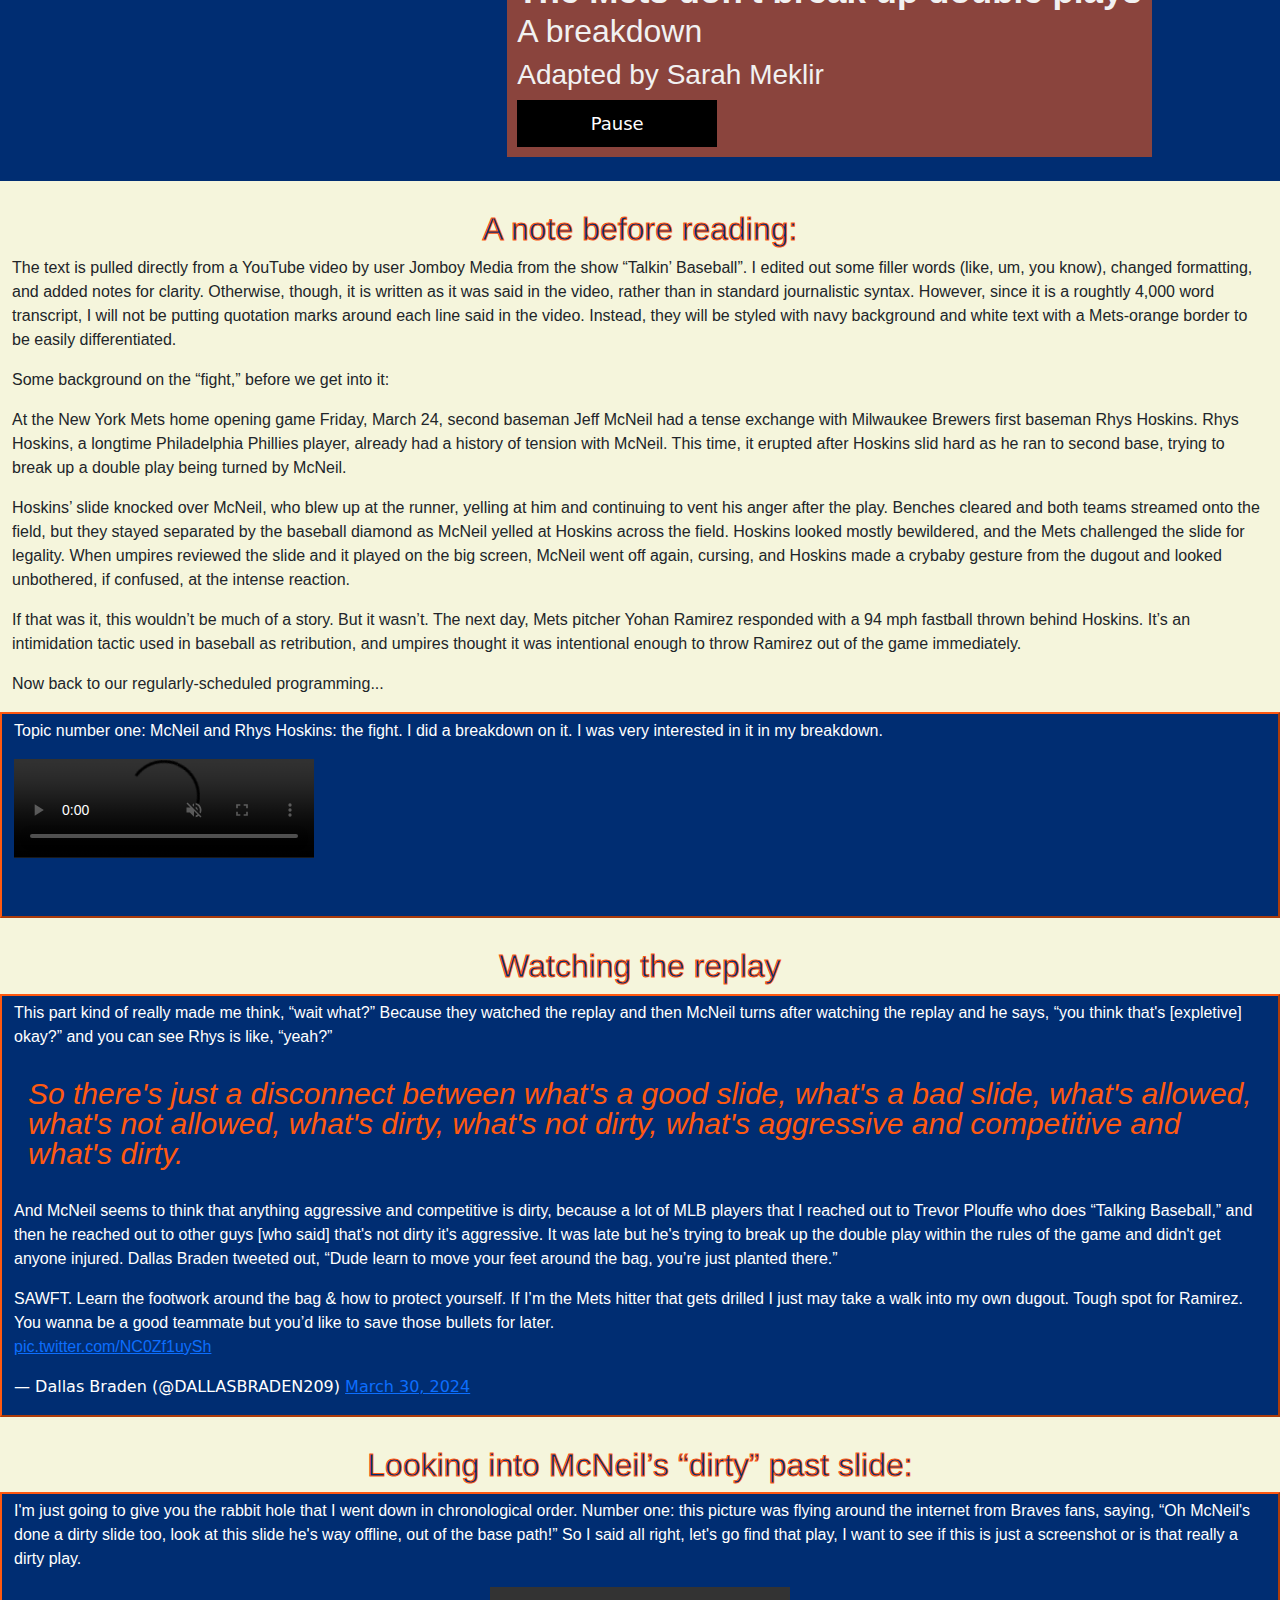
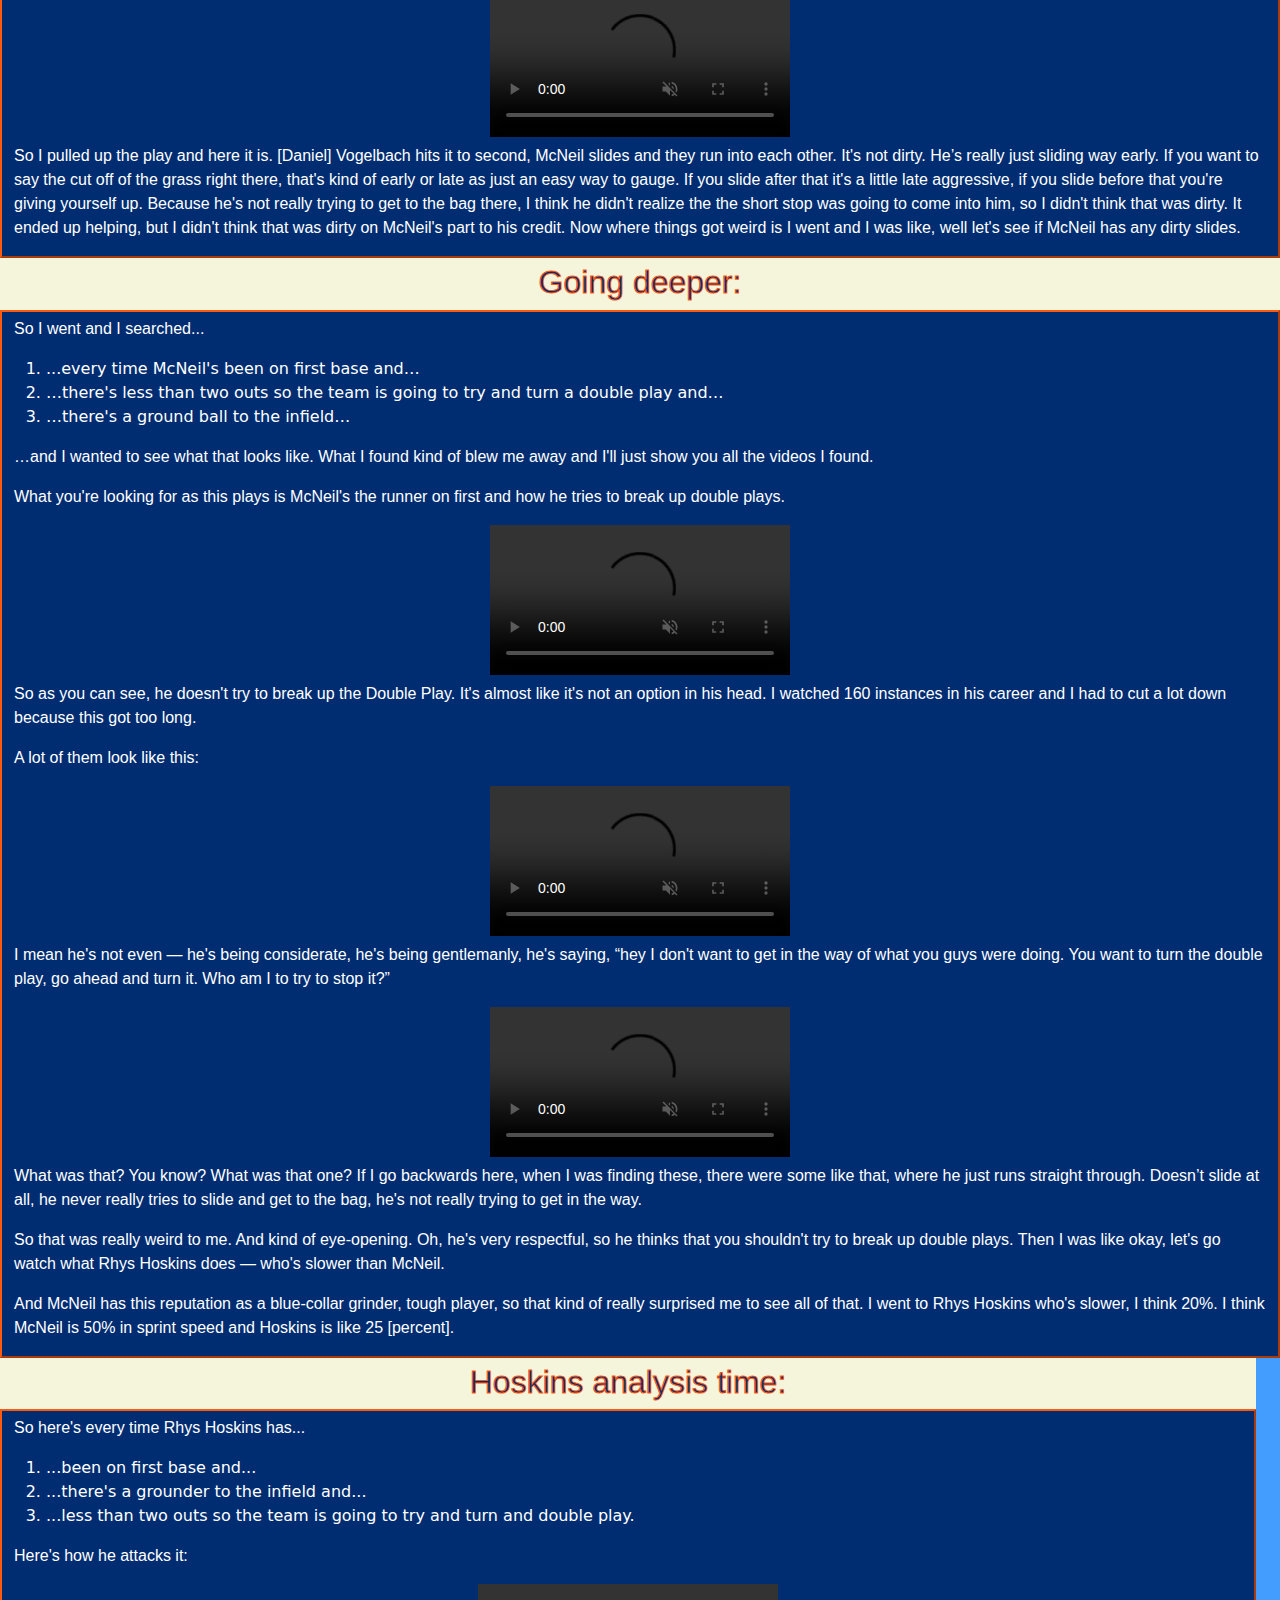
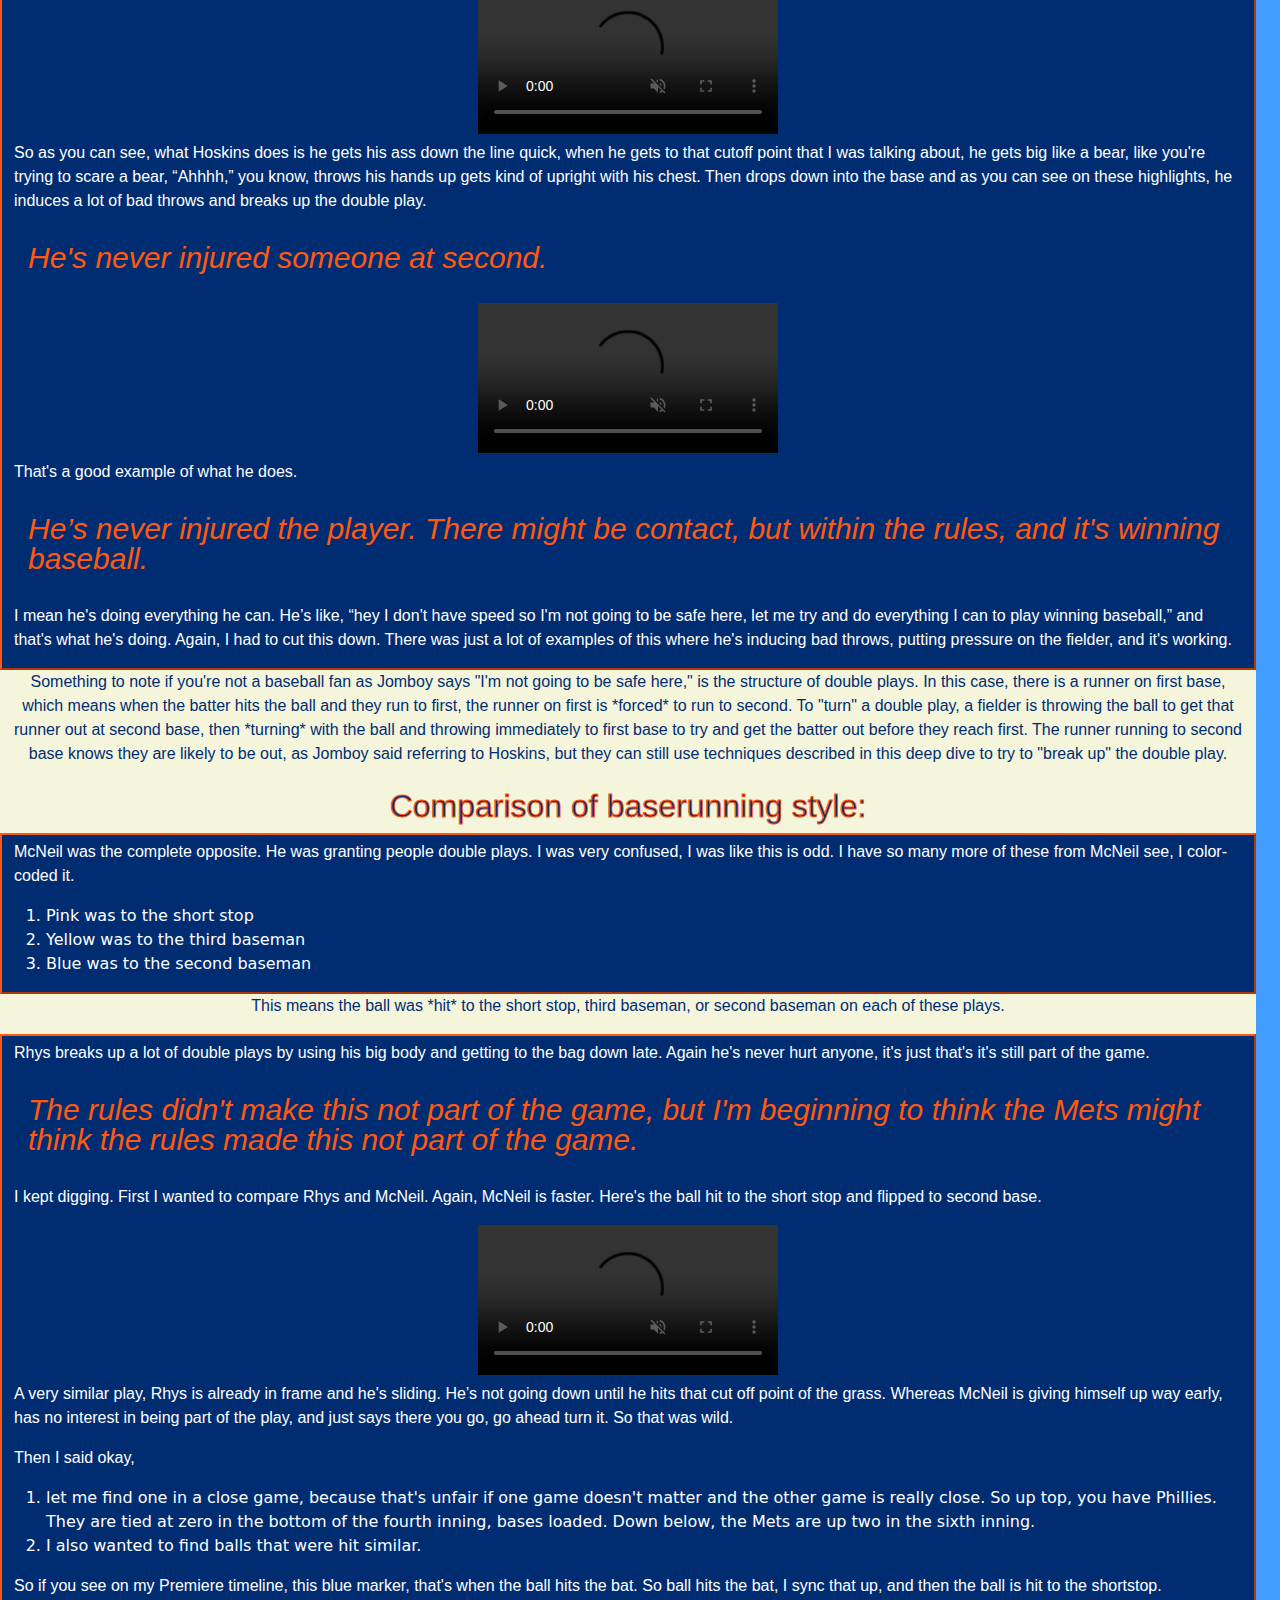
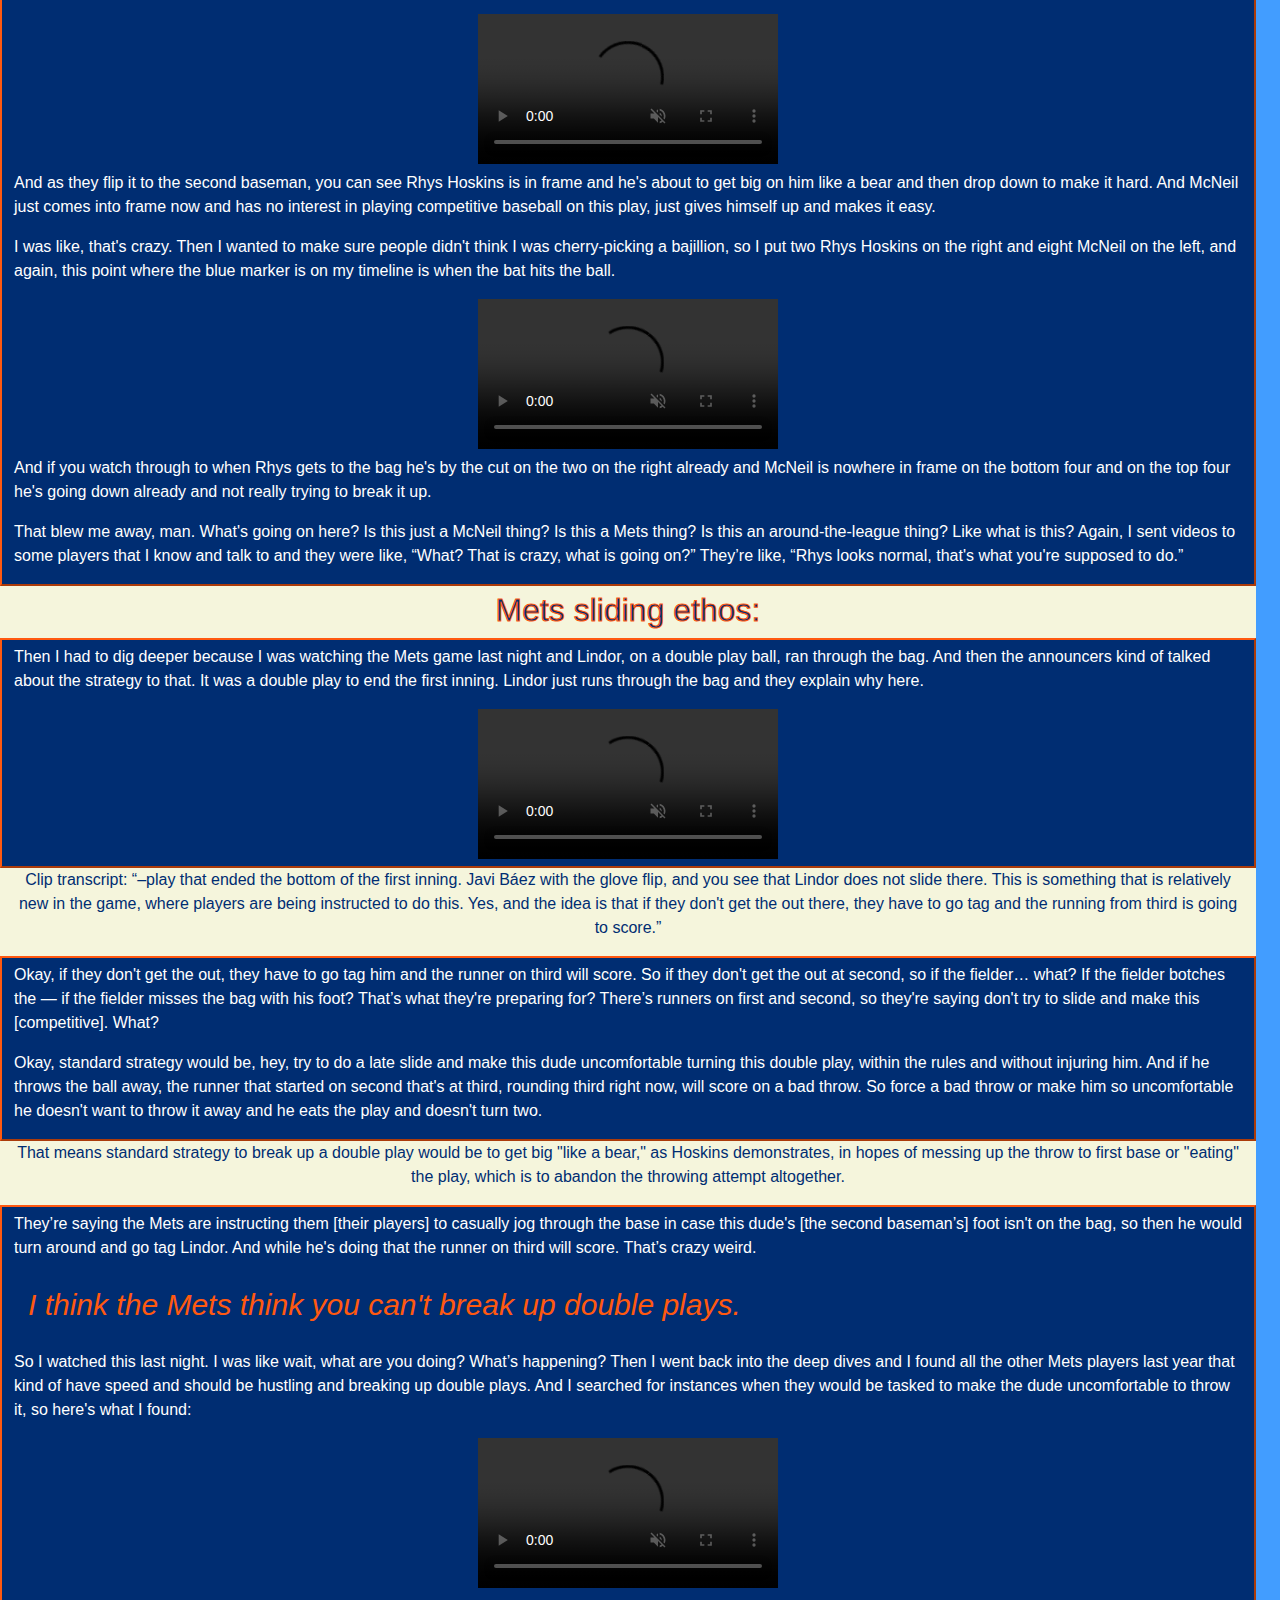
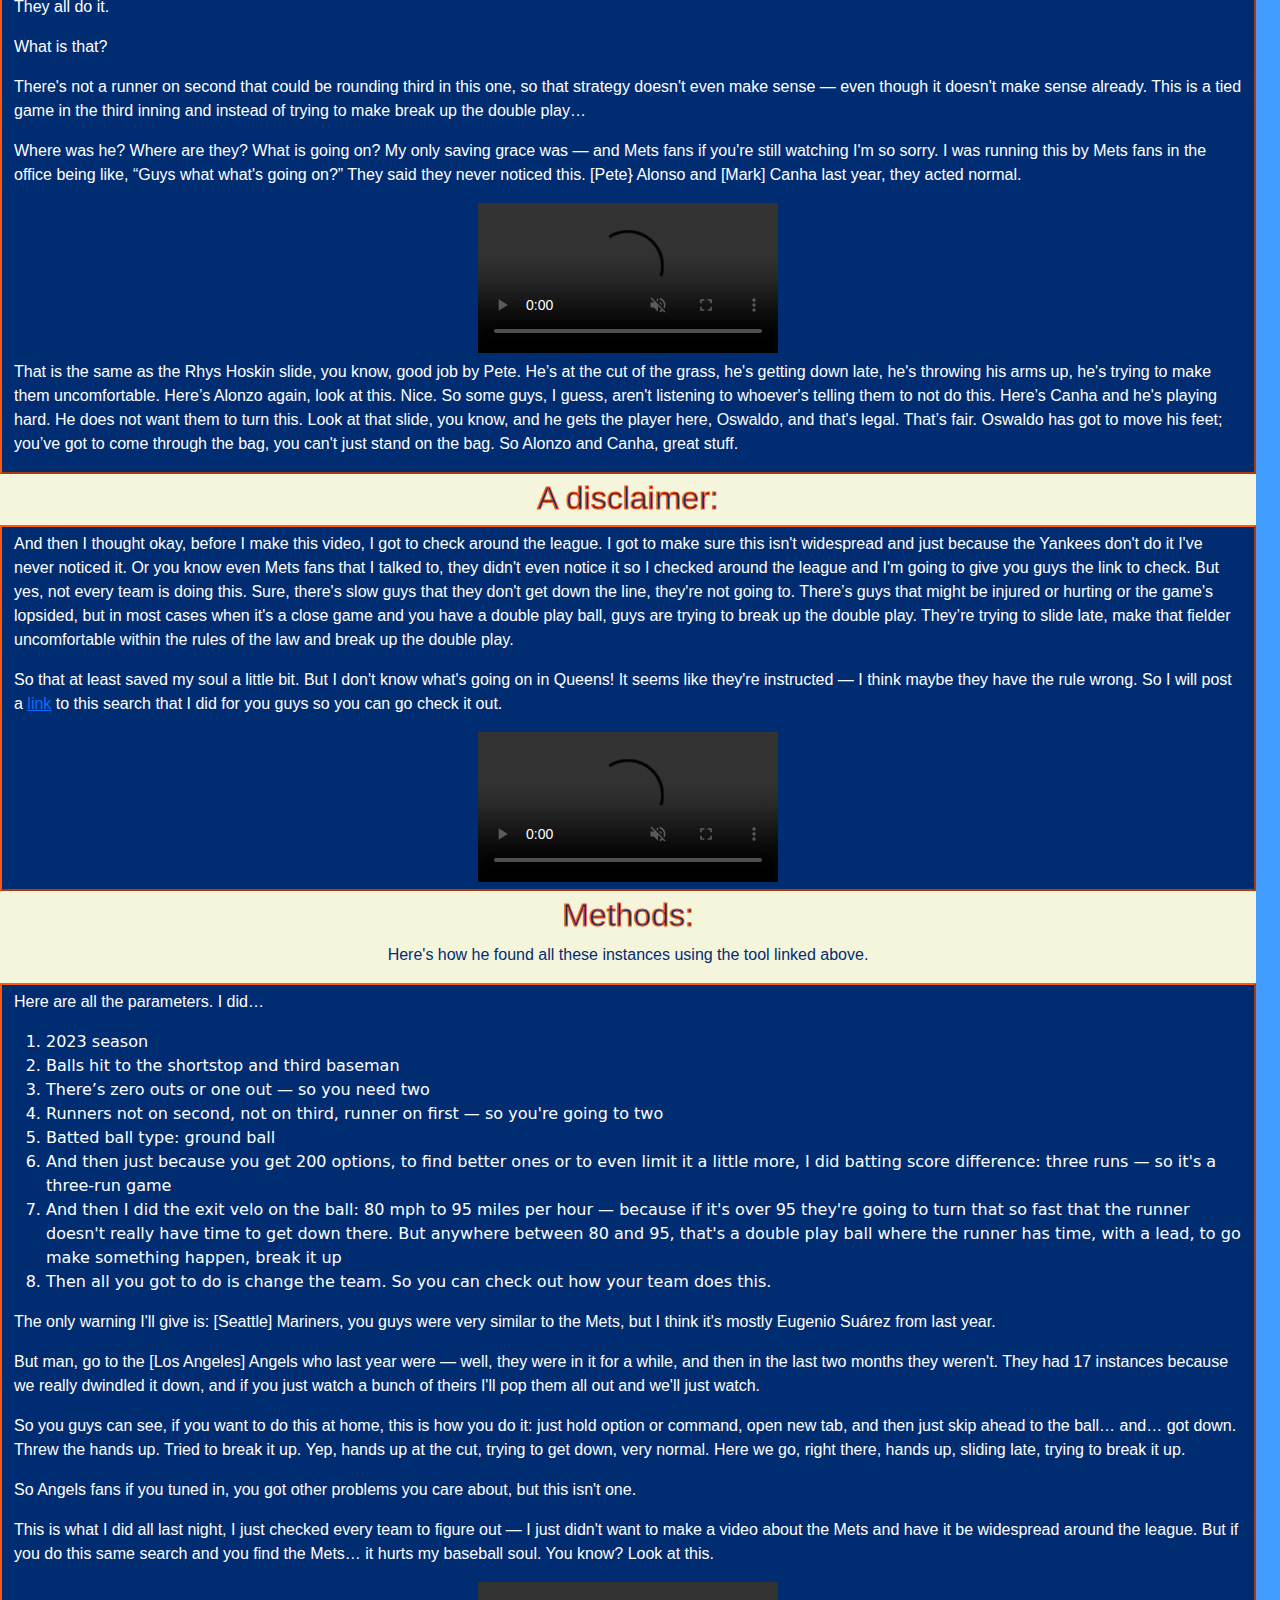
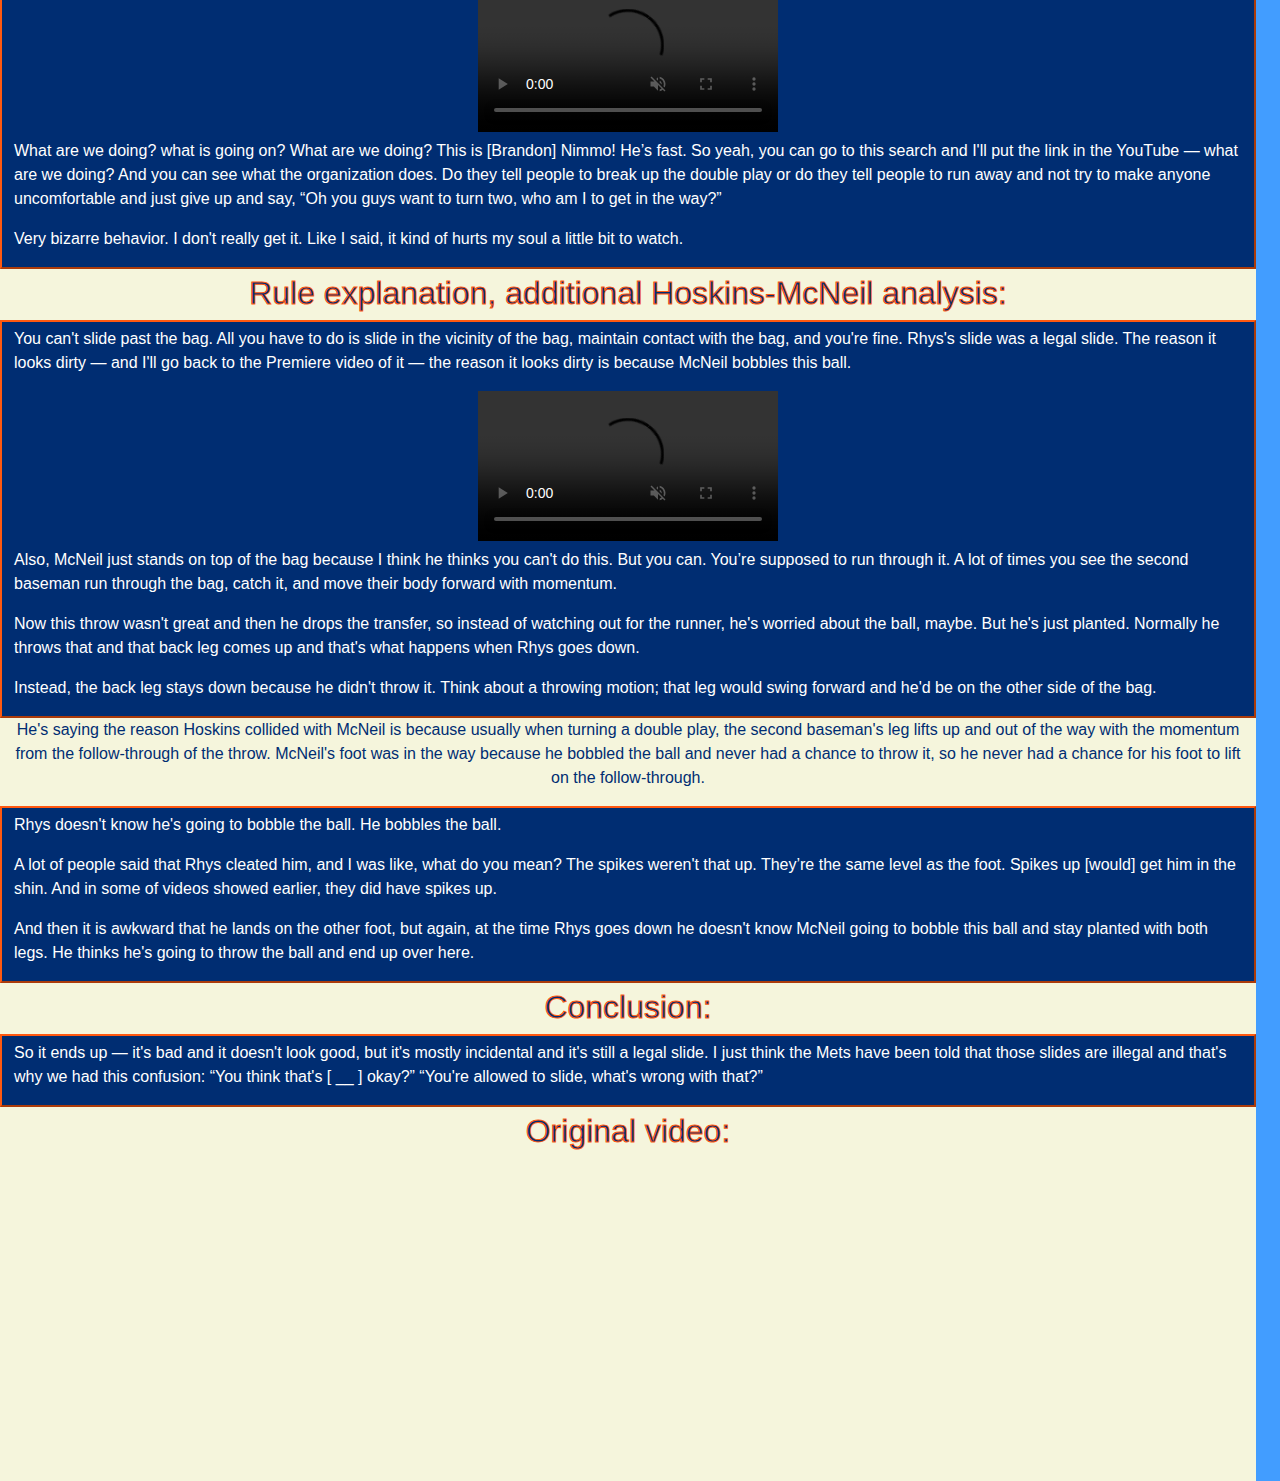
==== commit 301b415a: "centering videos and making pull quotes" ====
--- a/Sarah-Meklir-JOUR352/final-project/index.html
+++ b/Sarah-Meklir-JOUR352/final-project/index.html
@@ -18,40 +18,43 @@
 
     <body>
         <div class="container-fluid" id="topper">
+            <!-- This is where I found the code for embedding the header video: 
+    https://www.w3schools.com/howto/tryit.asp?filename=tryhow_css_fullscreen_video -->
+
             <div class="container">
-            <video autoplay muted loop id="BackgroundVideo">
-                <source
-                    src="Homescreen video web project.mp4"
-                    type="video/mp4" />
-                Your browser does not support this video.
-            </video>
-            <div class="overlay">
-                <h1 class="header">The Mets don't break up double plays</h1>
-                <h2>A breakdown</h2>
-                <h3>Adapted by Sarah Meklir</h3>
-                <button id="myBtn" onclick="myFunction()">Pause</button>
+                <video autoplay muted loop id="BackgroundVideo">
+                    <source
+                        src="Homescreen video web project.mp4"
+                        type="video/mp4" />
+                    Your browser does not support this video.
+                </video>
+                <div class="overlay">
+                    <h1 class="header">The Mets don't break up double plays</h1>
+                    <h2>A breakdown</h2>
+                    <h3>Adapted by Sarah Meklir</h3>
+                    <button id="myBtn" onclick="myFunction()">Pause</button>
+                </div>
+                <script>
+                    var video = document.getElementById("BackgroundVideo");
+                    var btn = document.getElementById("myBtn");
+
+                    function myFunction() {
+                        if (video.paused) {
+                            video.play();
+                            btn.innerHTML = "Pause";
+                        } else {
+                            video.pause();
+                            btn.innerHTML = "Play";
+                        }
+                    }
+                </script>
             </div>
-            <script>
-                var video = document.getElementById("BackgroundVideo");
-                var btn = document.getElementById("myBtn");
-
-                function myFunction() {
-                    if (video.paused) {
-                        video.play();
-                        btn.innerHTML = "Pause";
-                    } else {
-                        video.pause();
-                        btn.innerHTML = "Play";
-                    }
-                }
-            </script>
-            </div>
-            <br/>
+            <br />
         </div>
         <div class="container-fluid" id="content">
             <div class="row">
                 <div id="openingNote" class="col-sm-12">
-                <br/>
+                    <br />
                     <h2 class="subheading">A note before reading:</h2>
                     <p>
                         The text is pulled directly from a YouTube video by user
@@ -62,8 +65,9 @@
                         rather than in standard journalistic syntax. However,
                         since it is a roughtly 4,000 word transcript, I will not
                         be putting quotation marks around each line said in the
-                        video. Instead, they will be styled with navy background and white text with a Mets-orange border to be
-                        easily differentiated.
+                        video. Instead, they will be styled with navy background
+                        and white text with a Mets-orange border to be easily
+                        differentiated.
                     </p>
                     <p>
                         Some background on the “fight,” before we get into it:
@@ -107,11 +111,17 @@
                         did a breakdown on it. I was very interested in it in my
                         breakdown.
                     </p>
-                    <video autoplay muted loop id="EmbeddedVideo" src="First slide vid.mp4" type="video/mp4" controls>
-                    </video>
+                    <video
+                        autoplay
+                        muted
+                        loop
+                        id="EmbeddedVideo"
+                        src="First slide vid.mp4"
+                        type="video/mp4"
+                        controls></video>
                 </div>
                 <div id="authorsnote" class="col-sm-12">
-                    <br/>
+                    <br />
                     <h2 class="subheading">Watching the replay</h2>
                 </div>
                 <div id="transcript" class="col-sm-12">
@@ -121,7 +131,6 @@
                         after watching the replay and he says, “you think that's
                         [expletive] okay?” and you can see Rhys is like, “yeah?”
                     </p>
-    <!-- Insert pull quote -->
                     <p class="pull-quote">
                         So there's just a disconnect between what's a good
                         slide, what's a bad slide, what's allowed, what's not
@@ -165,8 +174,10 @@
             </div>
             <div class="row">
                 <div id="authorsnote" class="col-sm-12">
-               <br/>
-                    <h2 class="subheading">Looking into McNeil’s “dirty” past slide:</h2>
+                    <br />
+                    <h2 class="subheading">
+                        Looking into McNeil’s “dirty” past slide:
+                    </h2>
                 </div>
                 <div id="transcript" class="col-sm-12">
                     <p>
@@ -178,9 +189,17 @@
                         right, let's go find that play, I want to see if this is
                         just a screenshot or is that really a dirty play.
                     </p>
-    <!-- WOO HOO Insert video of McNeil's slide here -->
-                    <video autoplay muted loop id="EmbeddedVideo" src="McNeils%20not-dirty%20slide.mp4" type="video/mp4" controls>
-                    </video>
+                    <!-- WOO HOO Insert video of McNeil's slide here -->
+                    <center>
+                        <video
+                            autoplay
+                            muted
+                            loop
+                            id="EmbeddedVideo"
+                            src="McNeils%20not-dirty%20slide.mp4"
+                            type="video/mp4"
+                            controls></video>
+                    </center>
                     <p>
                         So I pulled up the play and here it is. [Daniel]
                         Vogelbach hits it to second, McNeil slides and they run
@@ -223,9 +242,17 @@
                         runner on first and how he tries to break up double
                         plays.
                     </p>
-     <!-- WOO HOO Insert compilation video of McNeil's slides here -->
-                    <video autoplay muted loop id="EmbeddedVideo" src="Mcneil compilation one.mp4" type="video/mp4" controls>
-                    </video>
+                    <!-- WOO HOO Insert compilation video of McNeil's slides here -->
+                    <center>
+                        <video
+                            autoplay
+                            muted
+                            loop
+                            id="EmbeddedVideo"
+                            src="Mcneil compilation one.mp4"
+                            type="video/mp4"
+                            controls></video>
+                    </center>
                     <p>
                         So as you can see, he doesn't try to break up the Double
                         Play. It's almost like it's not an option in his head. I
@@ -233,9 +260,17 @@
                         lot down because this got too long.
                     </p>
                     <p>A lot of them look like this:</p>
-    <!-- WOO HOO More compilation video here -->
-                    <video autoplay muted loop id="EmbeddedVideo" src="Mcneil%20compilation%20two.mp4" type="video/mp4" controls>
-                    </video>
+                    <!-- WOO HOO More compilation video here -->
+                    <center>
+                        <video
+                            autoplay
+                            muted
+                            loop
+                            id="EmbeddedVideo"
+                            src="Mcneil%20compilation%20two.mp4"
+                            type="video/mp4"
+                            controls></video>
+                    </center>
                     <p>
                         I mean he's not even — he's being considerate, he's
                         being gentlemanly, he's saying, “hey I don't want to get
@@ -243,9 +278,17 @@
                         the double play, go ahead and turn it. Who am I to try
                         to stop it?”
                     </p>
-    <!-- WOO HOO More compilation video here -->
-                    <video autoplay muted loop id="EmbeddedVideo" src="Mcneil%20compilation%20three.mp4" type="video/mp4" controls>
-                    </video>
+                    <!-- WOO HOO More compilation video here -->
+                    <center>
+                        <video
+                            autoplay
+                            muted
+                            loop
+                            id="EmbeddedVideo"
+                            src="Mcneil%20compilation%20three.mp4"
+                            type="video/mp4"
+                            controls></video>
+                    </center>
                     <p>
                         What was that? You know? What was that one? If I go
                         backwards here, when I was finding these, there were
@@ -284,9 +327,17 @@
                             </li>
                         </ol>
                         <p>Here's how he attacks it:</p>
-         <!-- WOO HOO Compilation of Hoskins' slides here -->
-                    <video autoplay muted loop id="EmbeddedVideo" src="Hoskins%20compilation%20one.mp4" type="video/mp4" controls>
-                    </video>
+                        <!-- WOO HOO Compilation of Hoskins' slides here -->
+                        <center>
+                            <video
+                                autoplay
+                                muted
+                                loop
+                                id="EmbeddedVideo"
+                                src="Hoskins%20compilation%20one.mp4"
+                                type="video/mp4"
+                                controls></video>
+                        </center>
                         <p>
                             So as you can see, what Hoskins does is he gets his
                             ass down the line quick, when he gets to that cutoff
@@ -300,9 +351,17 @@
                         <p class="pull-quote">
                             He's never injured someone at second.
                         </p>
-        <!-- WOO HOO Video continues -->
-                    <video autoplay muted loop id="EmbeddedVideo" src="Hoskins%20compilation%20two.mp4" type="video/mp4" controls>
-                    </video>
+                        <!-- WOO HOO Video continues -->
+                        <center>
+                            <video
+                                autoplay
+                                muted
+                                loop
+                                id="EmbeddedVideo"
+                                src="Hoskins%20compilation%20two.mp4"
+                                type="video/mp4"
+                                controls></video>
+                        </center>
                         <p>That's a good example of what he does.</p>
                         <p class="pull-quote">
                             He’s never injured the player. There might be
@@ -341,7 +400,9 @@
                 </div>
                 <div class="row">
                     <div id="authorsnote" class="col-sm-12">
-                        <h2 class="subheading">Comparison of baserunning style:</h2>
+                        <h2 class="subheading">
+                            Comparison of baserunning style:
+                        </h2>
                     </div>
                     <div id="transcript" class="col-sm-12">
                         <p>
@@ -380,9 +441,17 @@
                             McNeil. Again, McNeil is faster. Here's the ball hit
                             to the short stop and flipped to second base.
                         </p>
-         <!-- WOO HOO Video compilation of Hoskins -->
-                    <video autoplay muted loop id="EmbeddedVideo" src="comparison%20one.mp4" type="video/mp4" controls>
-                    </video>
+                        <!-- WOO HOO Video compilation of Hoskins -->
+                        <center>
+                            <video
+                                autoplay
+                                muted
+                                loop
+                                id="EmbeddedVideo"
+                                src="comparison%20one.mp4"
+                                type="video/mp4"
+                                controls></video>
+                        </center>
                         <p>
                             A very similar play, Rhys is already in frame and
                             he's sliding. He’s not going down until he hits that
@@ -412,9 +481,17 @@
                             hits the bat, I sync that up, and then the ball is
                             hit to the shortstop.
                         </p>
-         <!-- WOO HOO comparison video compilation plays -->
-                    <video autoplay muted loop id="EmbeddedVideo" src="comparison%20two.mp4" type="video/mp4" controls>
-                    </video>
+                        <!-- WOO HOO comparison video compilation plays -->
+                        <center>
+                            <video
+                                autoplay
+                                muted
+                                loop
+                                id="EmbeddedVideo"
+                                src="comparison%20two.mp4"
+                                type="video/mp4"
+                                controls></video>
+                        </center>
                         <p>
                             And as they flip it to the second baseman, you can
                             see Rhys Hoskins is in frame and he's about to get
@@ -431,9 +508,17 @@
                             where the blue marker is on my timeline is when the
                             bat hits the ball.
                         </p>
-        <!-- WOO HOO comparison video plays again -->
-                    <video autoplay muted loop id="EmbeddedVideo" src="comparison%20three.mp4" type="video/mp4" controls>
-                    </video>
+                        <!-- WOO HOO comparison video plays again -->
+                        <center>
+                            <video
+                                autoplay
+                                muted
+                                loop
+                                id="EmbeddedVideo"
+                                src="comparison%20three.mp4"
+                                type="video/mp4"
+                                controls></video>
+                        </center>
                         <p>
                             And if you watch through to when Rhys gets to the
                             bag he's by the cut on the two on the right already
@@ -465,9 +550,17 @@
                             double play to end the first inning. Lindor just
                             runs through the bag and they explain why here.
                         </p>
-         <!-- WOO HOO comparison video plays again -->
-                    <video autoplay muted loop id="EmbeddedVideo" src="ODD%20METS%20CLIP.mp4" type="video/mp4" controls>
-                    </video>
+                        <!-- WOO HOO comparison video plays again -->
+                        <center>
+                            <video
+                                autoplay
+                                muted
+                                loop
+                                id="EmbeddedVideo"
+                                src="ODD%20METS%20CLIP.mp4"
+                                type="video/mp4"
+                                controls></video>
+                        </center>
                     </div>
                     <div id="authorsnote" class="col-sm-12">
                         <p>
@@ -522,7 +615,7 @@
                             And while he's doing that the runner on third will
                             score. That’s crazy weird.
                         </p>
-        <!-- insert pull quote -->
+                        <!-- insert pull quote -->
                         <p class="pull-quote">
                             I think the Mets think you can't break up double
                             plays.
@@ -537,12 +630,20 @@
                             make the dude uncomfortable to throw it, so here's
                             what I found:
                         </p>
-        <!-- WOO HOO Mets comparison video plays -->
-                    <video autoplay muted loop id="EmbeddedVideo" src="BAD%20METS.mp4" type="video/mp4" controls>
-                    </video>
+                        <!-- WOO HOO Mets comparison video plays -->
+                        <center>
+                            <video
+                                autoplay
+                                muted
+                                loop
+                                id="EmbeddedVideo"
+                                src="BAD%20METS.mp4"
+                                type="video/mp4"
+                                controls></video>
+                        </center>
                         <p>They all do it.</p>
                         <p>What is that?</p>
-        <!-- insert drawing of baseline and runner slowing down diagram -->
+                        <!-- insert drawing of baseline and runner slowing down diagram -->
                         <p>
                             There's not a runner on second that could be
                             rounding third in this one, so that strategy doesn't
@@ -559,9 +660,17 @@
                             [Pete} Alonso and [Mark] Canha last year, they acted
                             normal.
                         </p>
-         <!-- WOO HOO Good Mets video plays -->
-                    <video autoplay muted loop id="EmbeddedVideo" src="GOOD%20METS.mp4" type="video/mp4" controls>
-                    </video>
+                        <!-- WOO HOO Good Mets video plays -->
+                        <center>
+                            <video
+                                autoplay
+                                muted
+                                loop
+                                id="EmbeddedVideo"
+                                src="GOOD%20METS.mp4"
+                                type="video/mp4"
+                                controls></video>
+                        </center>
                         <p>
                             That is the same as the Rhys Hoskin slide, you know,
                             good job by Pete. He’s at the cut of the grass, he's
@@ -614,9 +723,17 @@
                             to this search that I did for you guys so you can go
                             check it out.
                         </p>
-          <!-- WOO HOO comparison video plays again -->
-                        <video autoplay muted loop id="EmbeddedVideo" src="Other teams video.mp4" type="video/mp4" controls>
-                        </video>
+                        <!-- WOO HOO comparison video plays again -->
+                        <center>
+                            <video
+                                autoplay
+                                muted
+                                loop
+                                id="EmbeddedVideo"
+                                src="Other teams video.mp4"
+                                type="video/mp4"
+                                controls></video>
+                        </center>
                     </div>
                 </div>
                 <div class="row">
@@ -696,9 +813,17 @@
                             same search and you find the Mets… it hurts my
                             baseball soul. You know? Look at this.
                         </p>
-         <!-- WOO HOO video of nimmo plays  -->
-                        <video autoplay muted loop id="EmbeddedVideo" src="Nimmo video.mp4" type="video/mp4" controls>
-                        </video>
+                        <!-- WOO HOO video of nimmo plays  -->
+                        <center>
+                            <video
+                                autoplay
+                                muted
+                                loop
+                                id="EmbeddedVideo"
+                                src="Nimmo video.mp4"
+                                type="video/mp4"
+                                controls></video>
+                        </center>
                         <p>
                             What are we doing? what is going on? What are we
                             doing? This is [Brandon] Nimmo! He’s fast. So yeah,
@@ -733,9 +858,17 @@
                             back to the Premiere video of it — the reason it
                             looks dirty is because McNeil bobbles this ball.
                         </p>
-         <!-- WOOHOO insert original vid of slide again -->
-                        <video autoplay muted loop id="EmbeddedVideo" src="First slide vid.mp4" type="video/mp4" controls>
-                        </video>
+                        <!-- WOOHOO insert original vid of slide again -->
+                        <center>
+                            <video
+                                autoplay
+                                muted
+                                loop
+                                id="EmbeddedVideo"
+                                src="First slide vid.mp4"
+                                type="video/mp4"
+                                controls></video>
+                        </center>
                         <p>
                             Also, McNeil just stands on top of the bag because I
                             think he thinks you can't do this. But you can.
@@ -823,8 +956,4 @@
             </div>
         </div>
     </body>
-</html>
-<!--
-<video autoplay muted loop id="BackgroundVideo" src="Homescreen video web project.mp4" type="video/mp4">
-            </video>
- -->+</html>--- a/Sarah-Meklir-JOUR352/final-project/style.css
+++ b/Sarah-Meklir-JOUR352/final-project/style.css
@@ -46,7 +46,7 @@
     background: #ff5910;
     color: #002d72;
     border: medium inset;
-    border-color: #002D72;
+    border-color: #002d72;
 }
 .headline {
     position: absolute;
@@ -83,20 +83,17 @@
 
 @media {
     #topper {
-        background-color: #002D72;
-        color: #d9ffbb;
+        background-color: #002d72;
     }
 
-    #nav {
-        padding: 10px 60px 10px 60px;
-    }
-
-    .blue {
-        background: #429dff;
-    }
-    #navigation {
-        color: #efd6be;
-        background: #3e582a;
+    .pull-quote {
+        float: left();
+        max-width: 200;
+        color: #ff5910;
+        font-size: 30px;
+        line-height: 1;
+        font-style: italic;
+        padding: 14px;
     }
     #backgroundsec {
         background: #429dff;
@@ -104,15 +101,16 @@
     #content {
         background: #429dff;
     }
-    .subheading{
-        color: #002D72;
+    .subheading {
+        color: #002d72;
         font: roboto, bold;
         padding-top: 5px;
         text-align: center;
         -webkit-text-stroke-width: 1px;
-        -webkit-text-stroke-color: #FF5910;    }
+        -webkit-text-stroke-color: #ff5910;
+    }
     #authorsnote {
-        color: #002D72;
+        color: #002d72;
         background: beige;
         text-align: center;
     }
@@ -122,15 +120,15 @@
     }
     #transcript {
         color: white;
-        background: #002D72;
+        background: #002d72;
         border: outset;
         border-width: 2px;
-        border-color: #FF5910;
+        border-color: #ff5910;
         padding-top: 5px;
     }
     #pull-quote {
         background: rgba(0, 0, 255, 0.68);
-        color: #FF5910;
+        color: #ff5910;
     }
     #EmbeddedVideo {
         max-width: 50%;
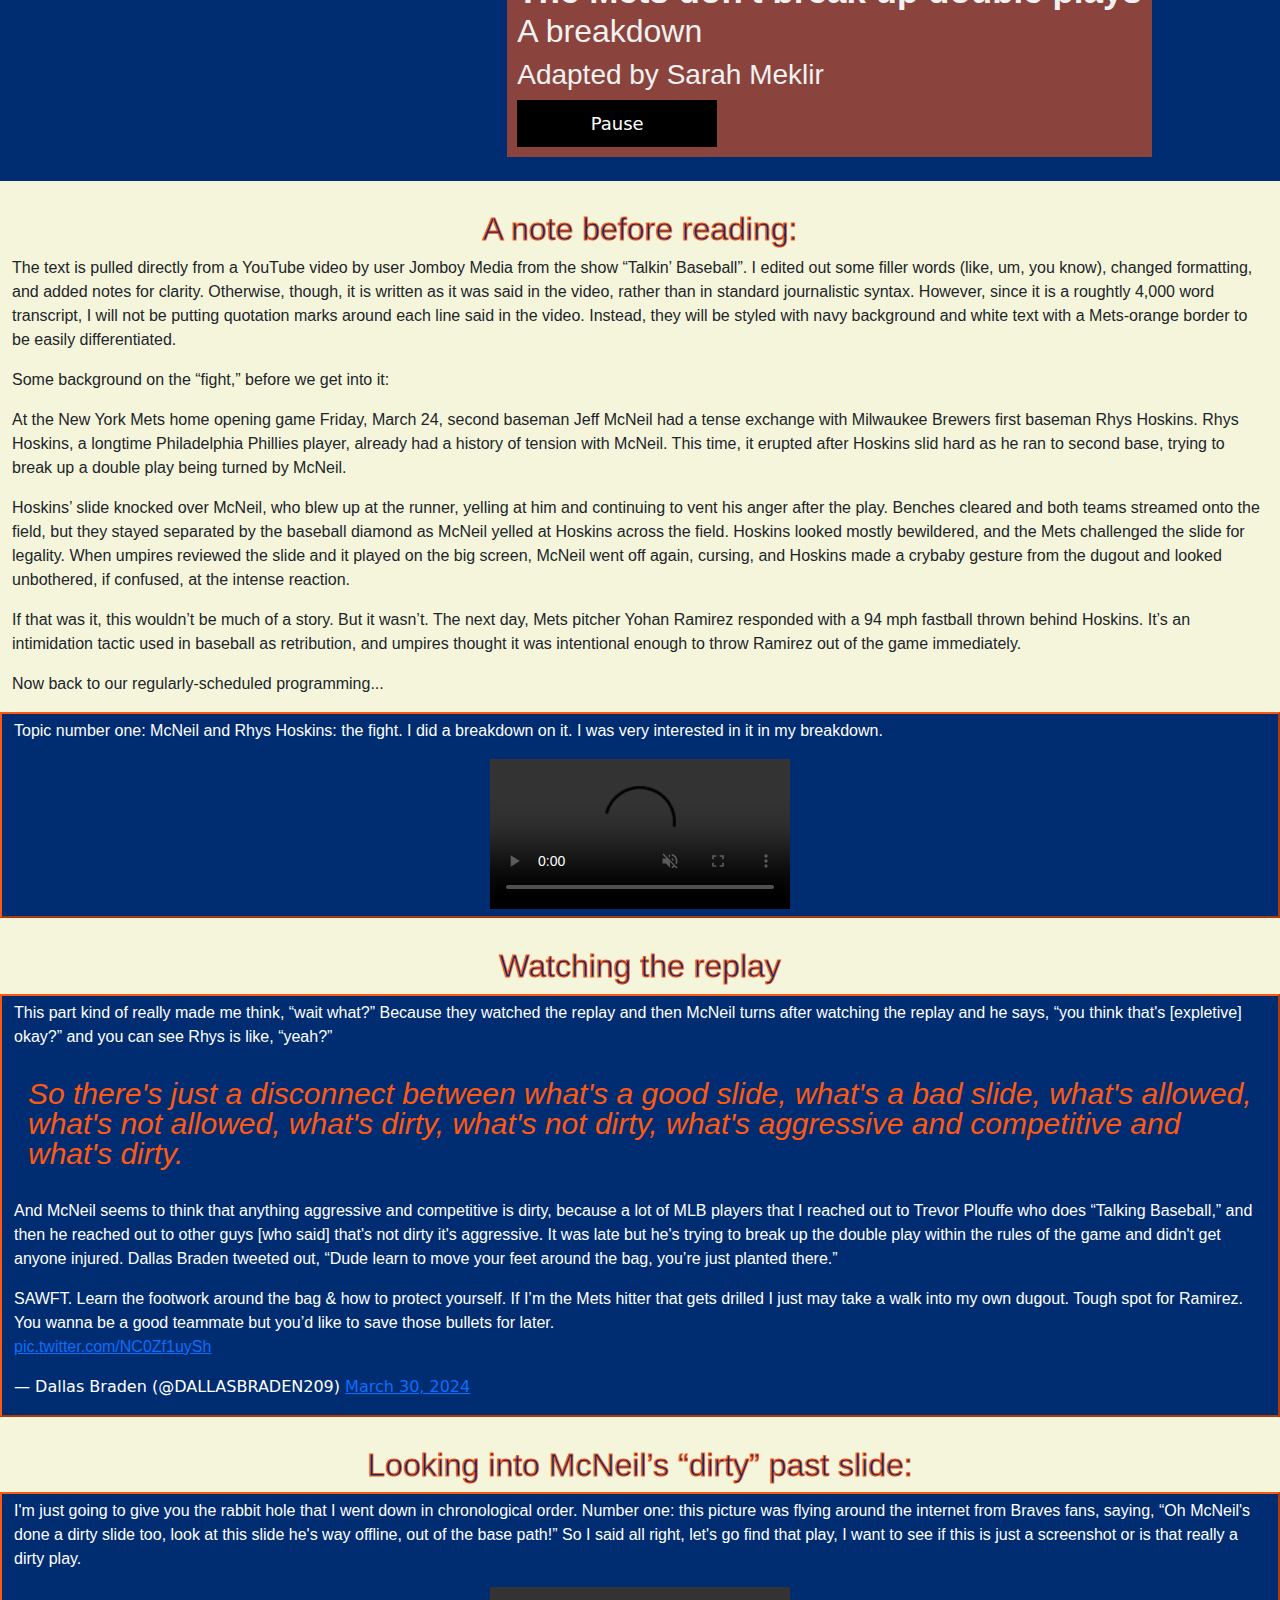
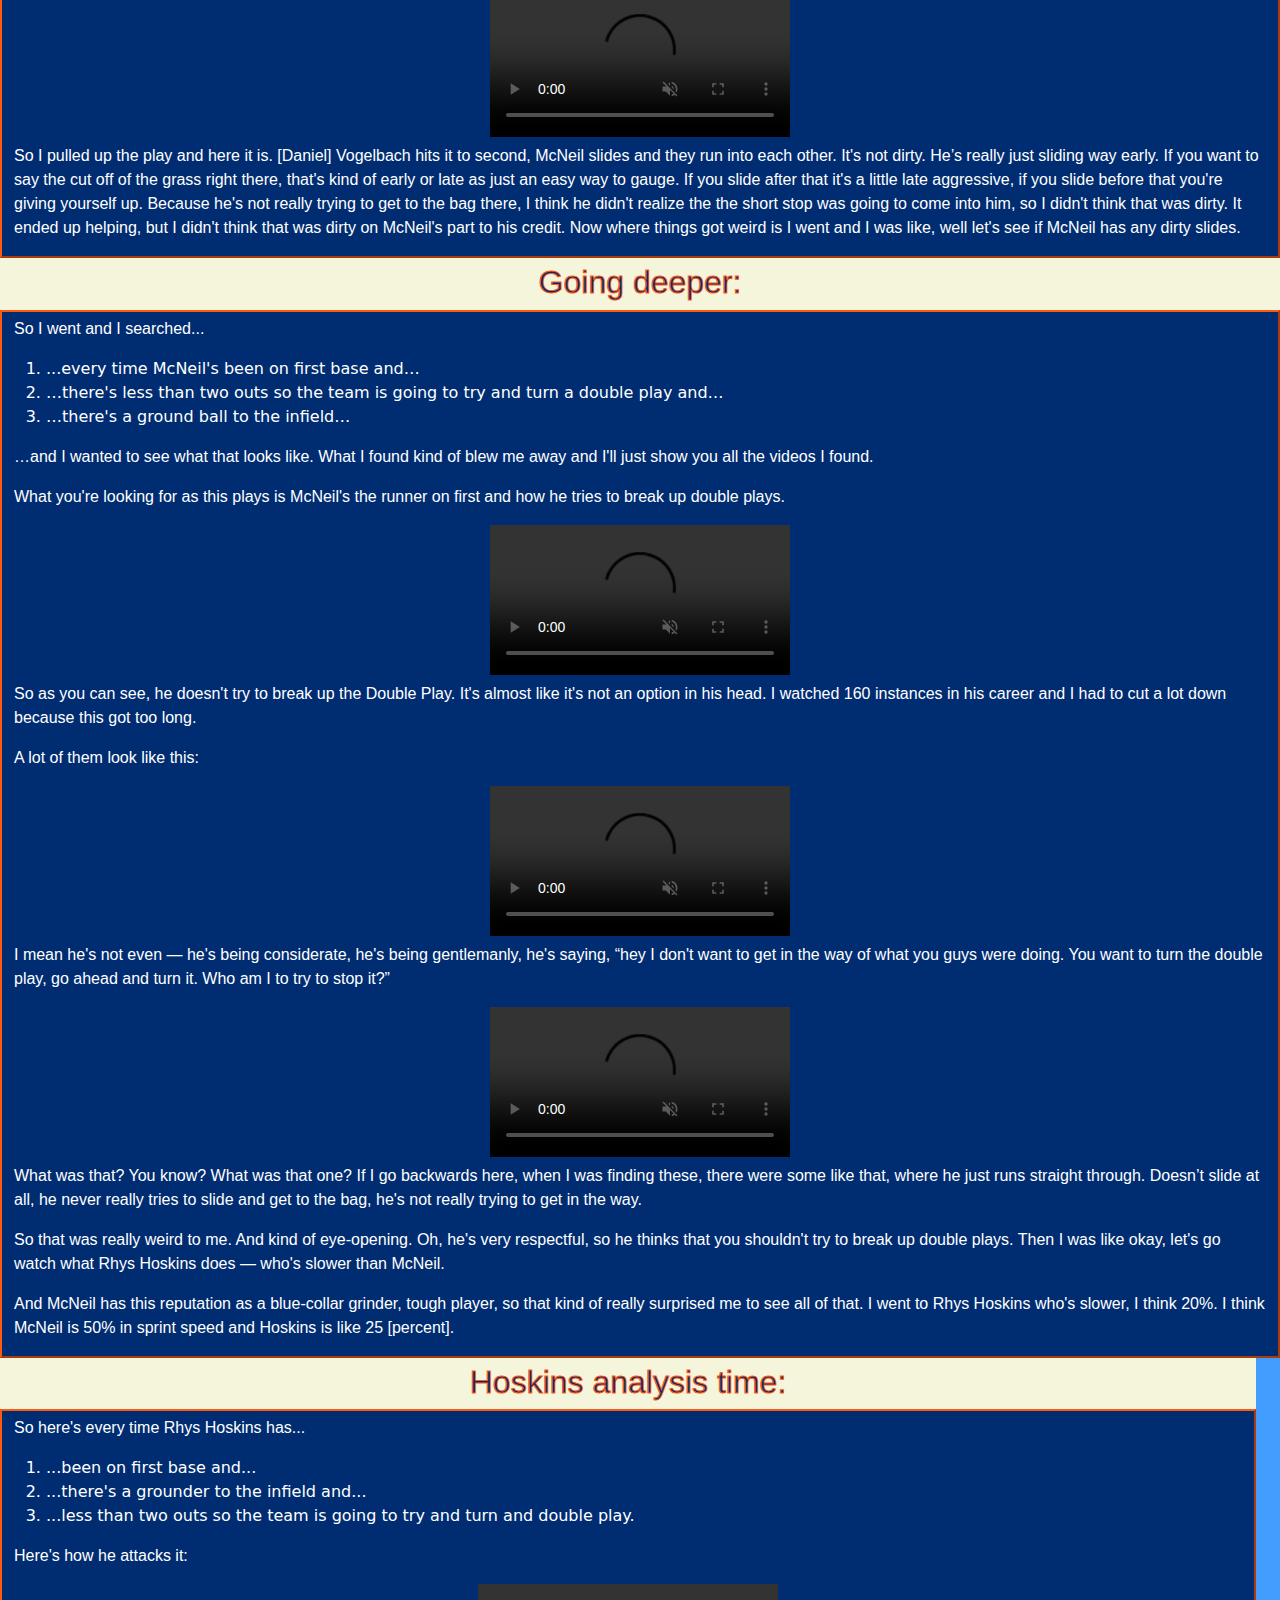
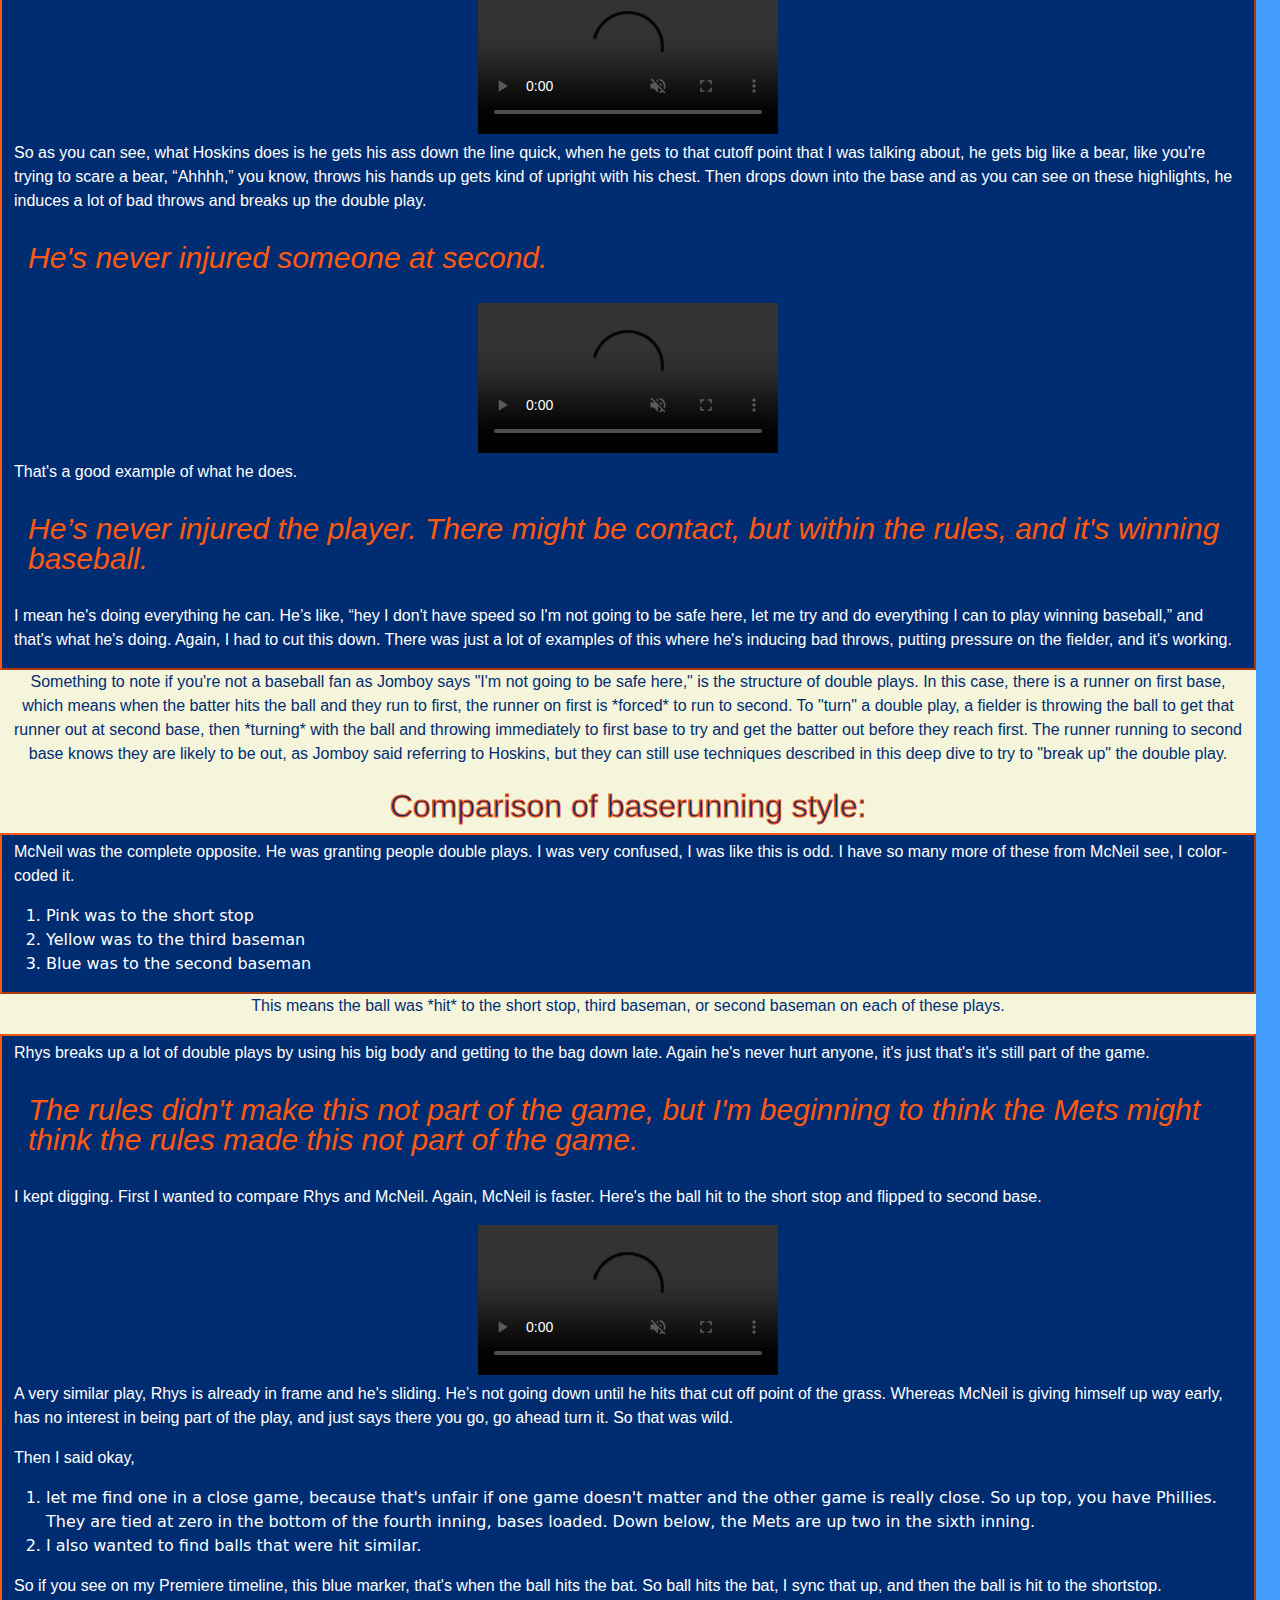
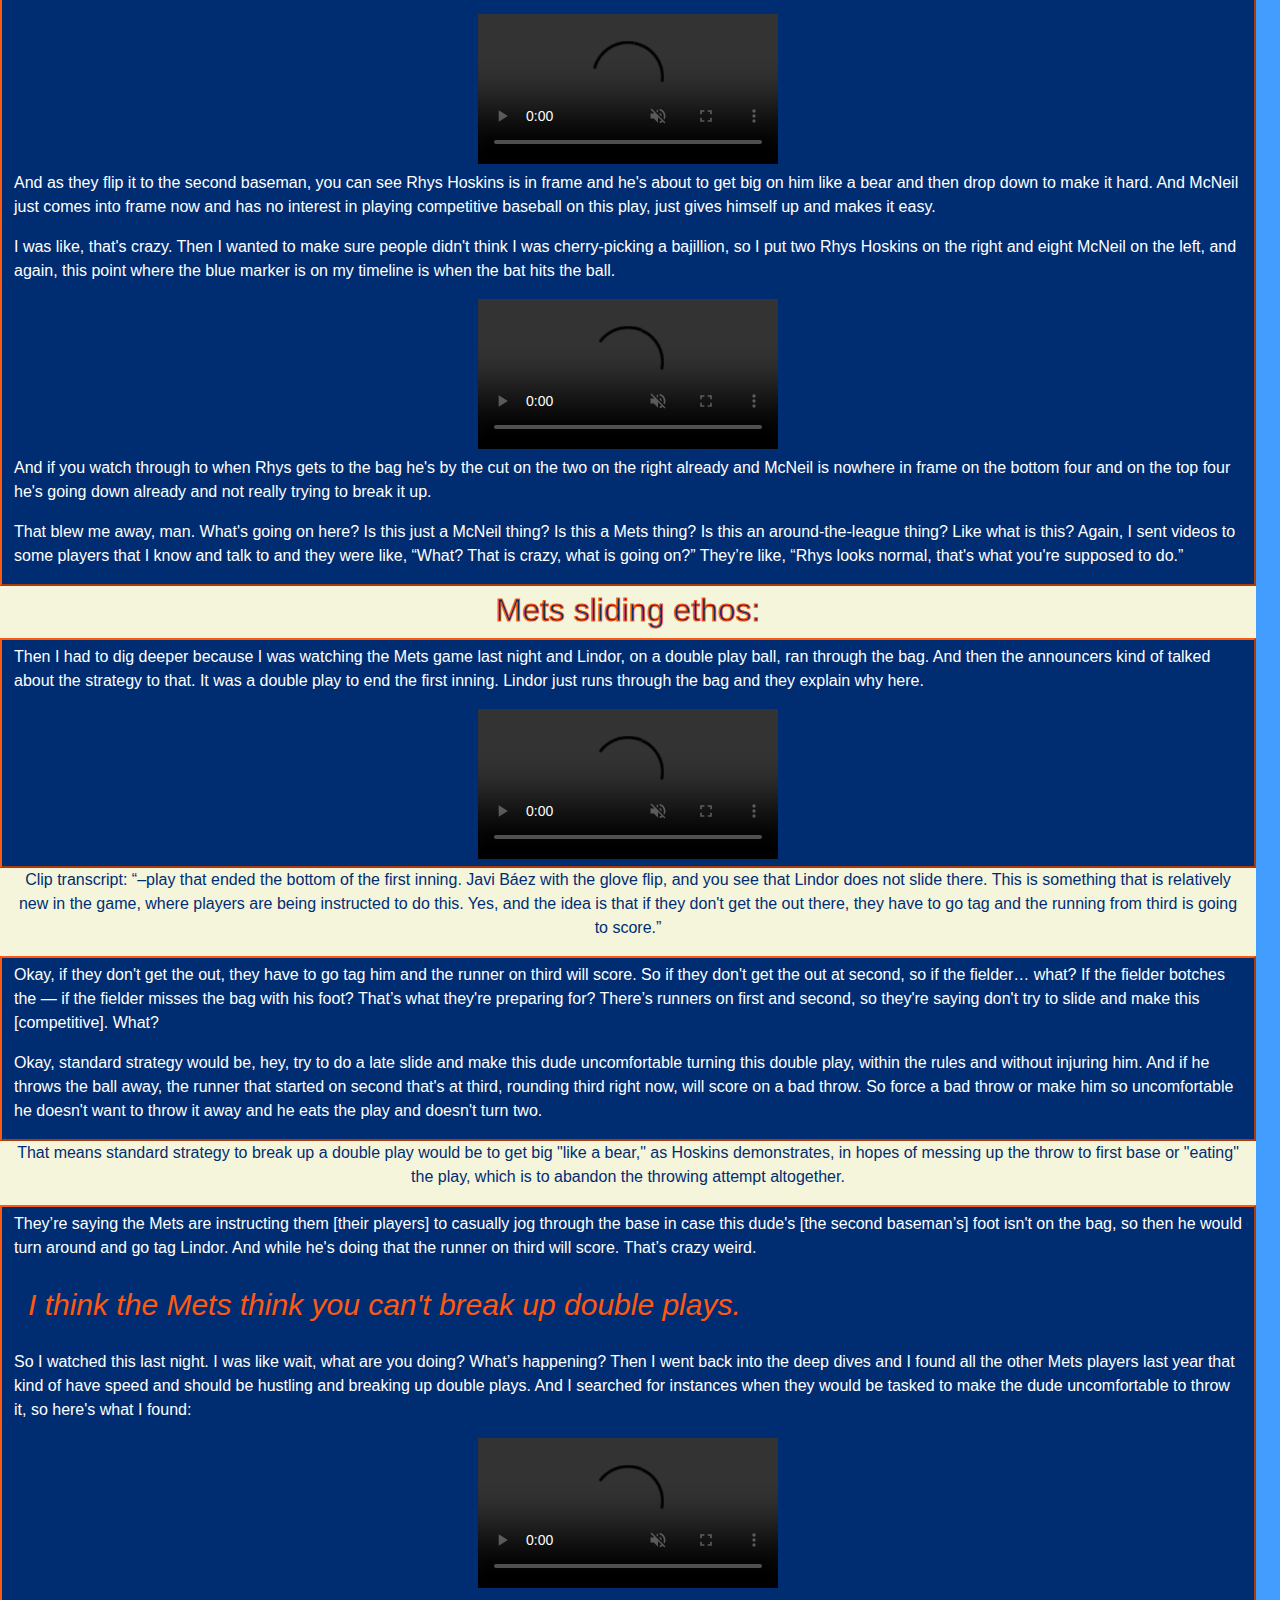
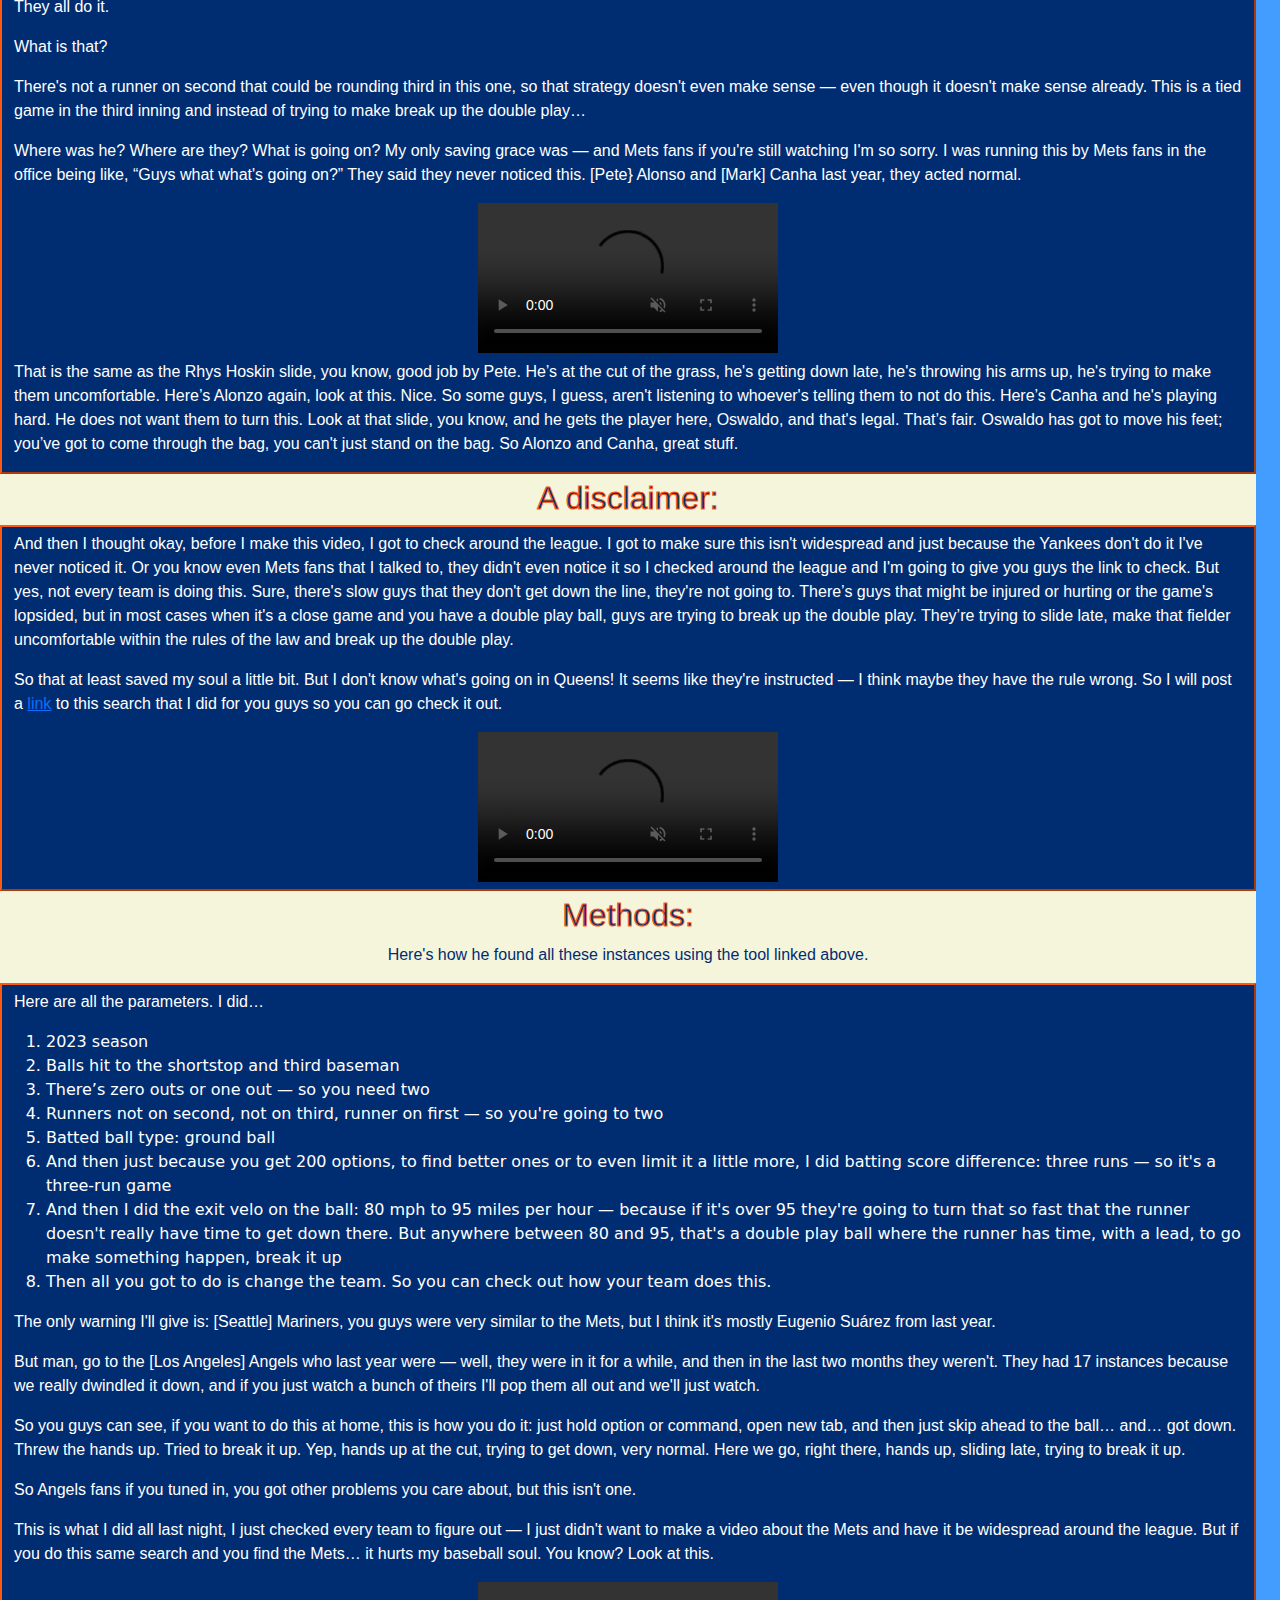
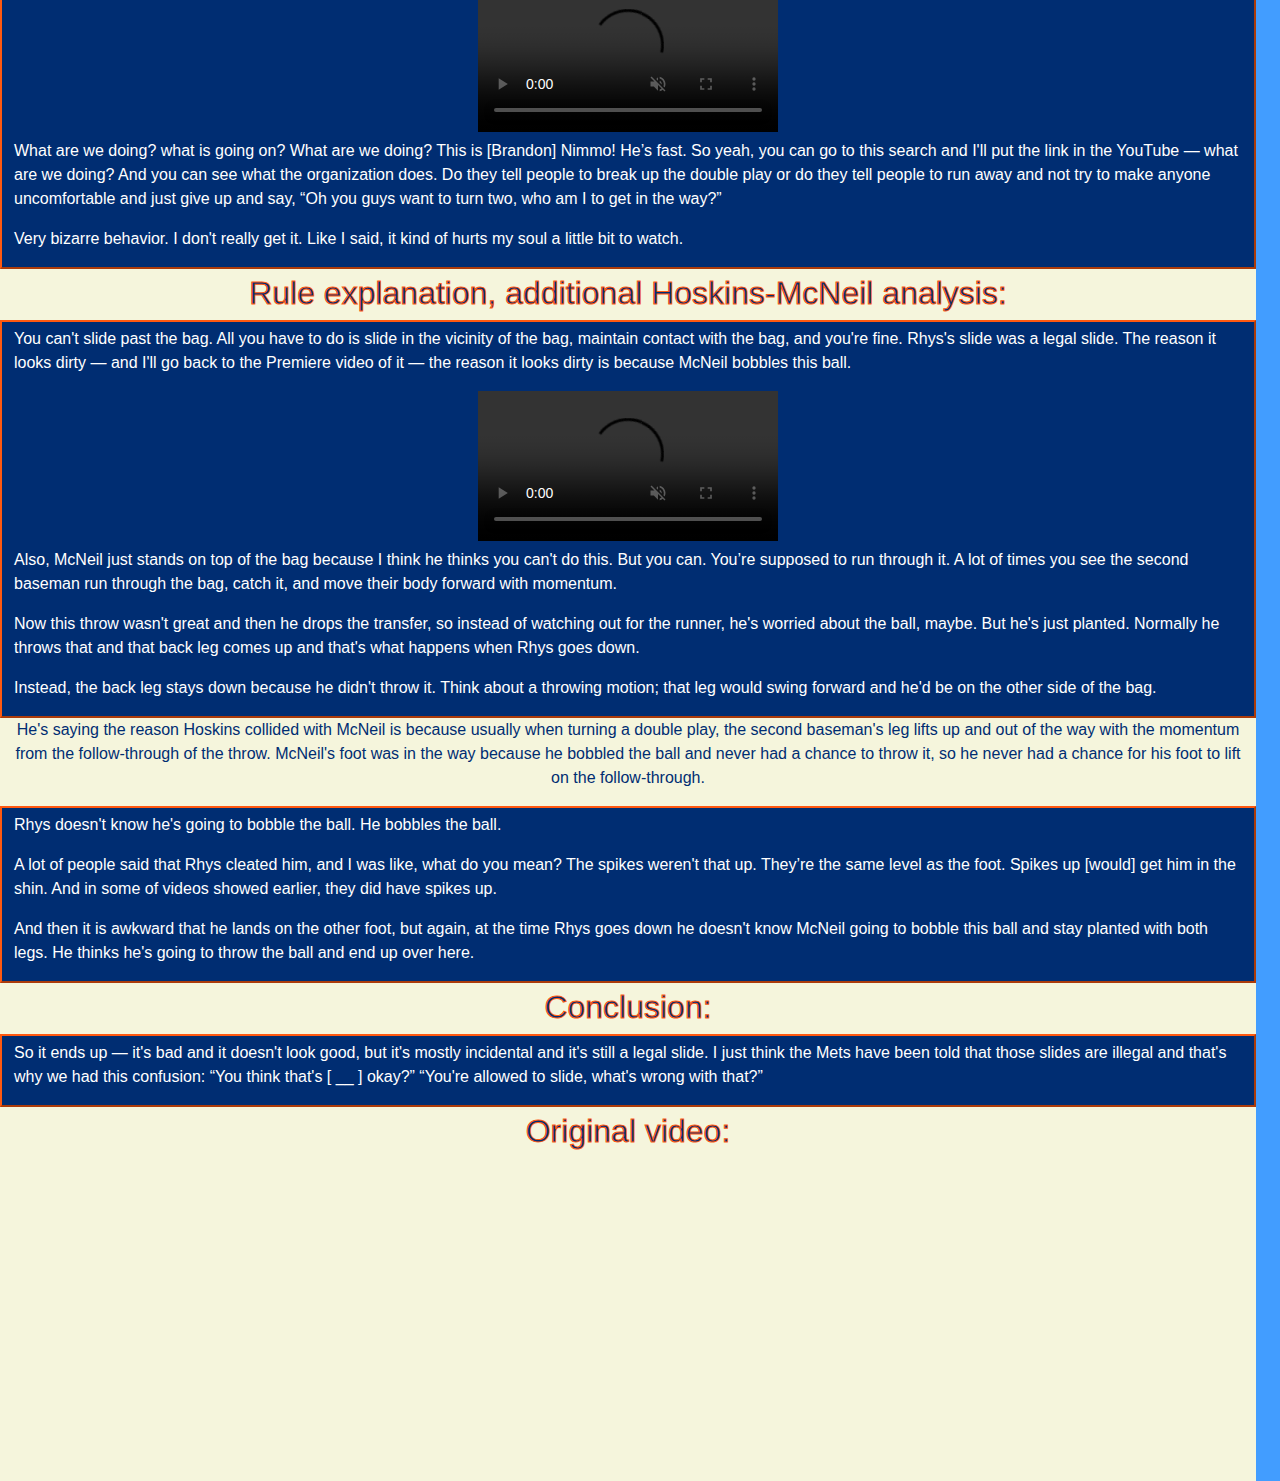
==== commit 607ae5ac: "once again, centering" ====
--- a/Sarah-Meklir-JOUR352/final-project/index.html
+++ b/Sarah-Meklir-JOUR352/final-project/index.html
@@ -111,14 +111,16 @@
                         did a breakdown on it. I was very interested in it in my
                         breakdown.
                     </p>
-                    <video
-                        autoplay
-                        muted
-                        loop
-                        id="EmbeddedVideo"
-                        src="First slide vid.mp4"
-                        type="video/mp4"
-                        controls></video>
+                    <center>
+                        <video
+                            autoplay
+                            muted
+                            loop
+                            id="EmbeddedVideo"
+                            src="First slide vid.mp4"
+                            type="video/mp4"
+                            controls></video>
+                    </center>
                 </div>
                 <div id="authorsnote" class="col-sm-12">
                     <br />
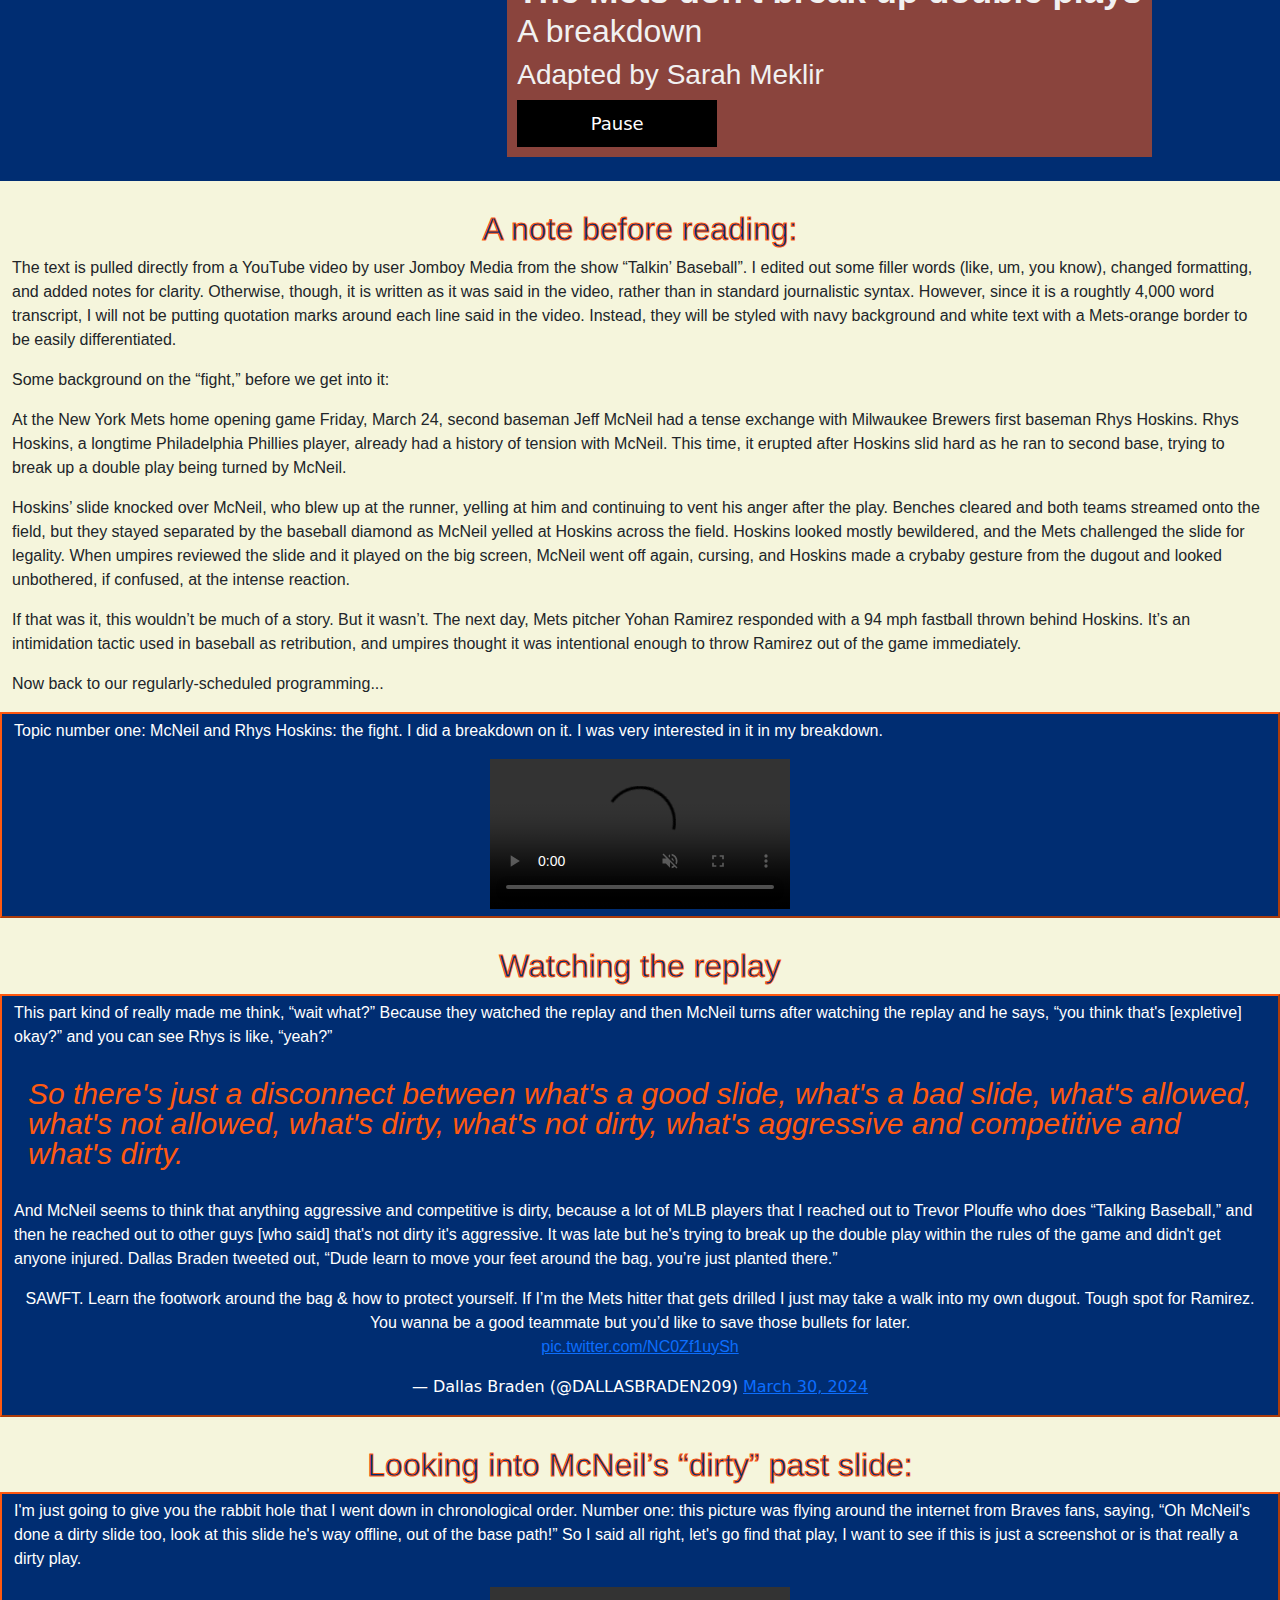
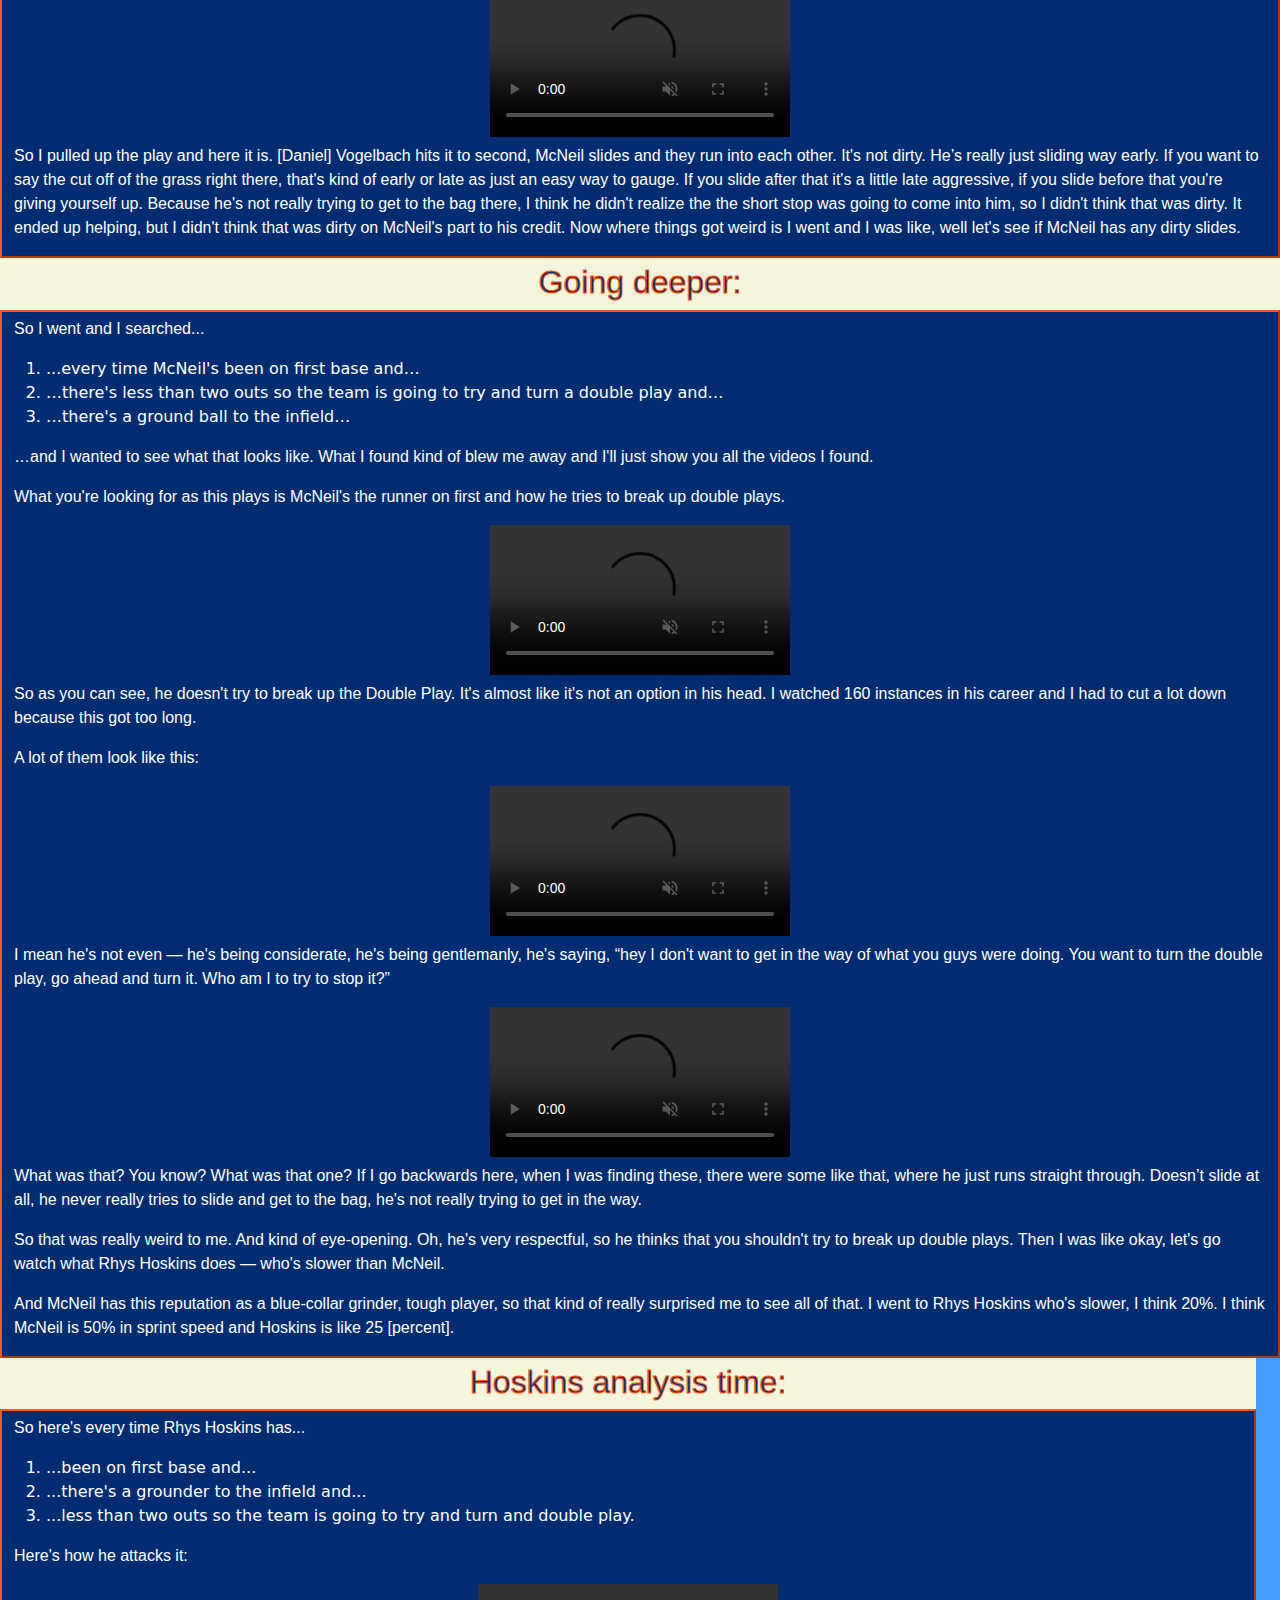
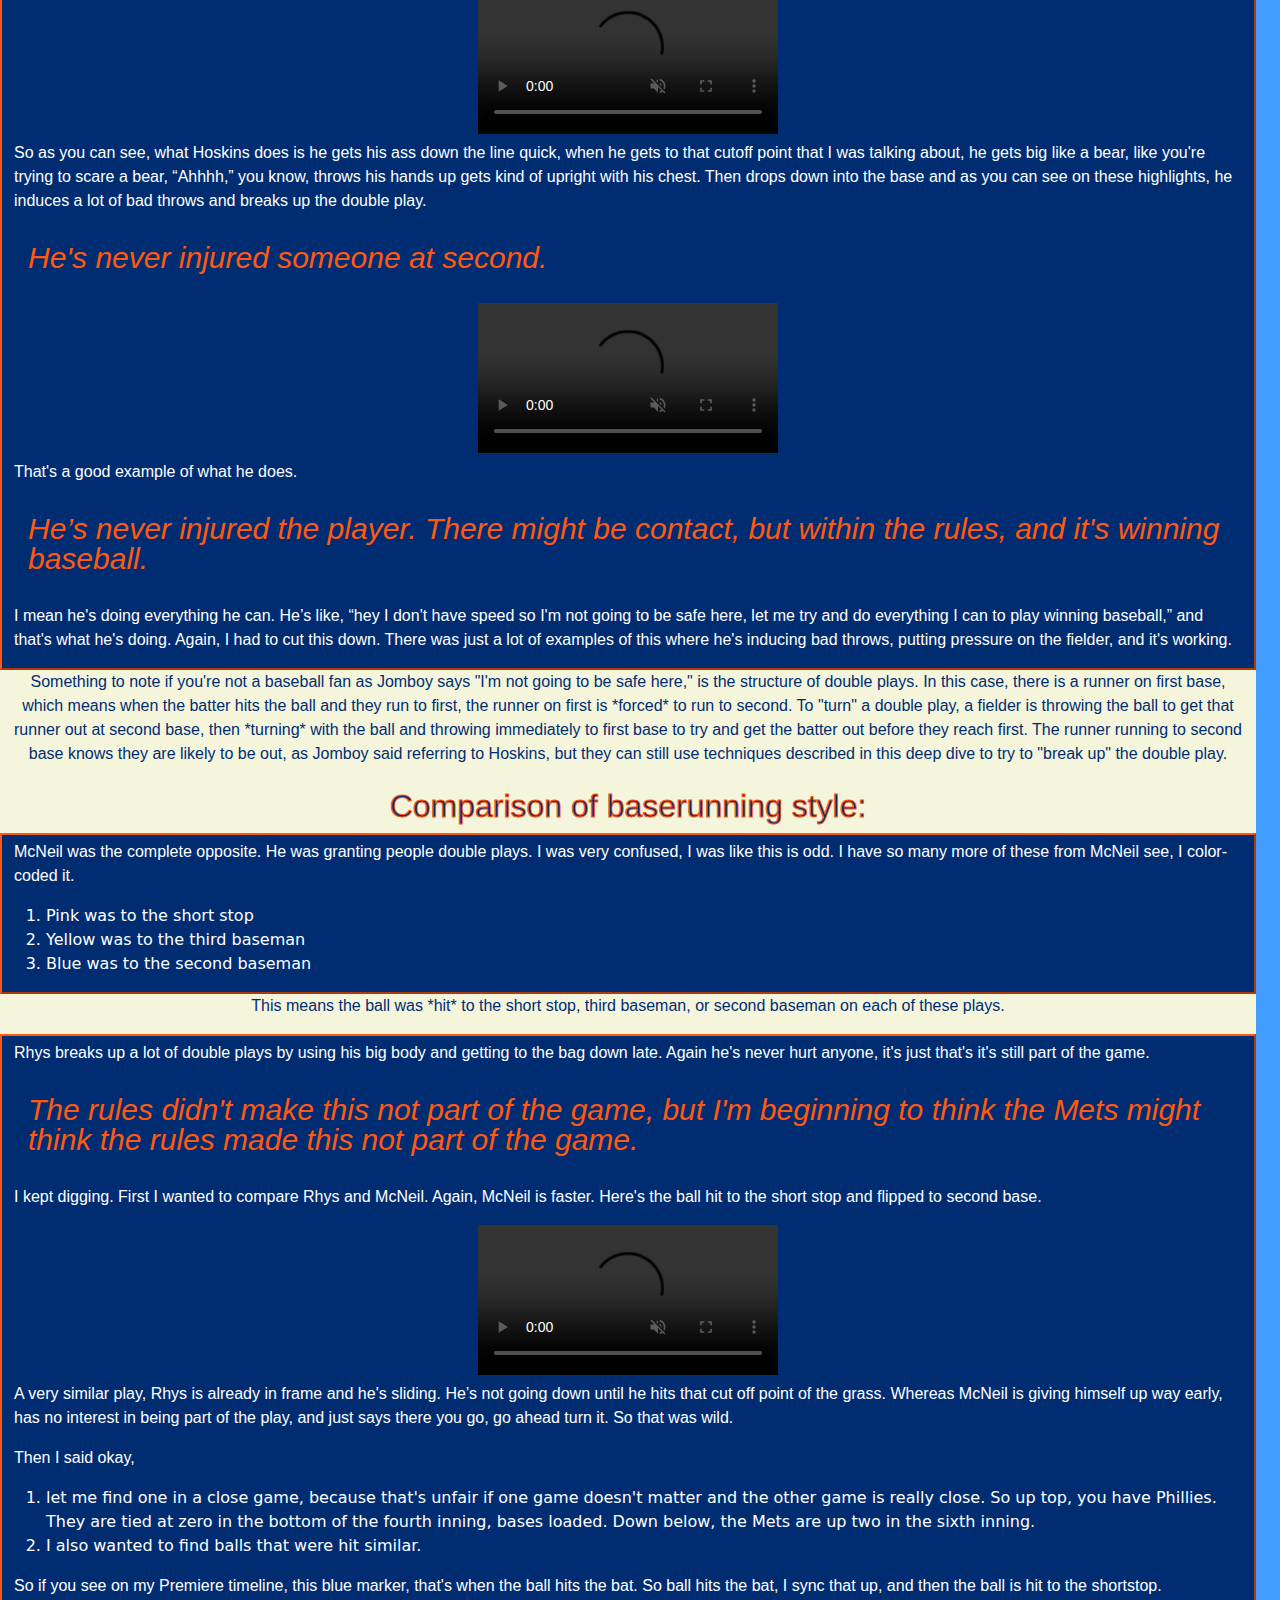
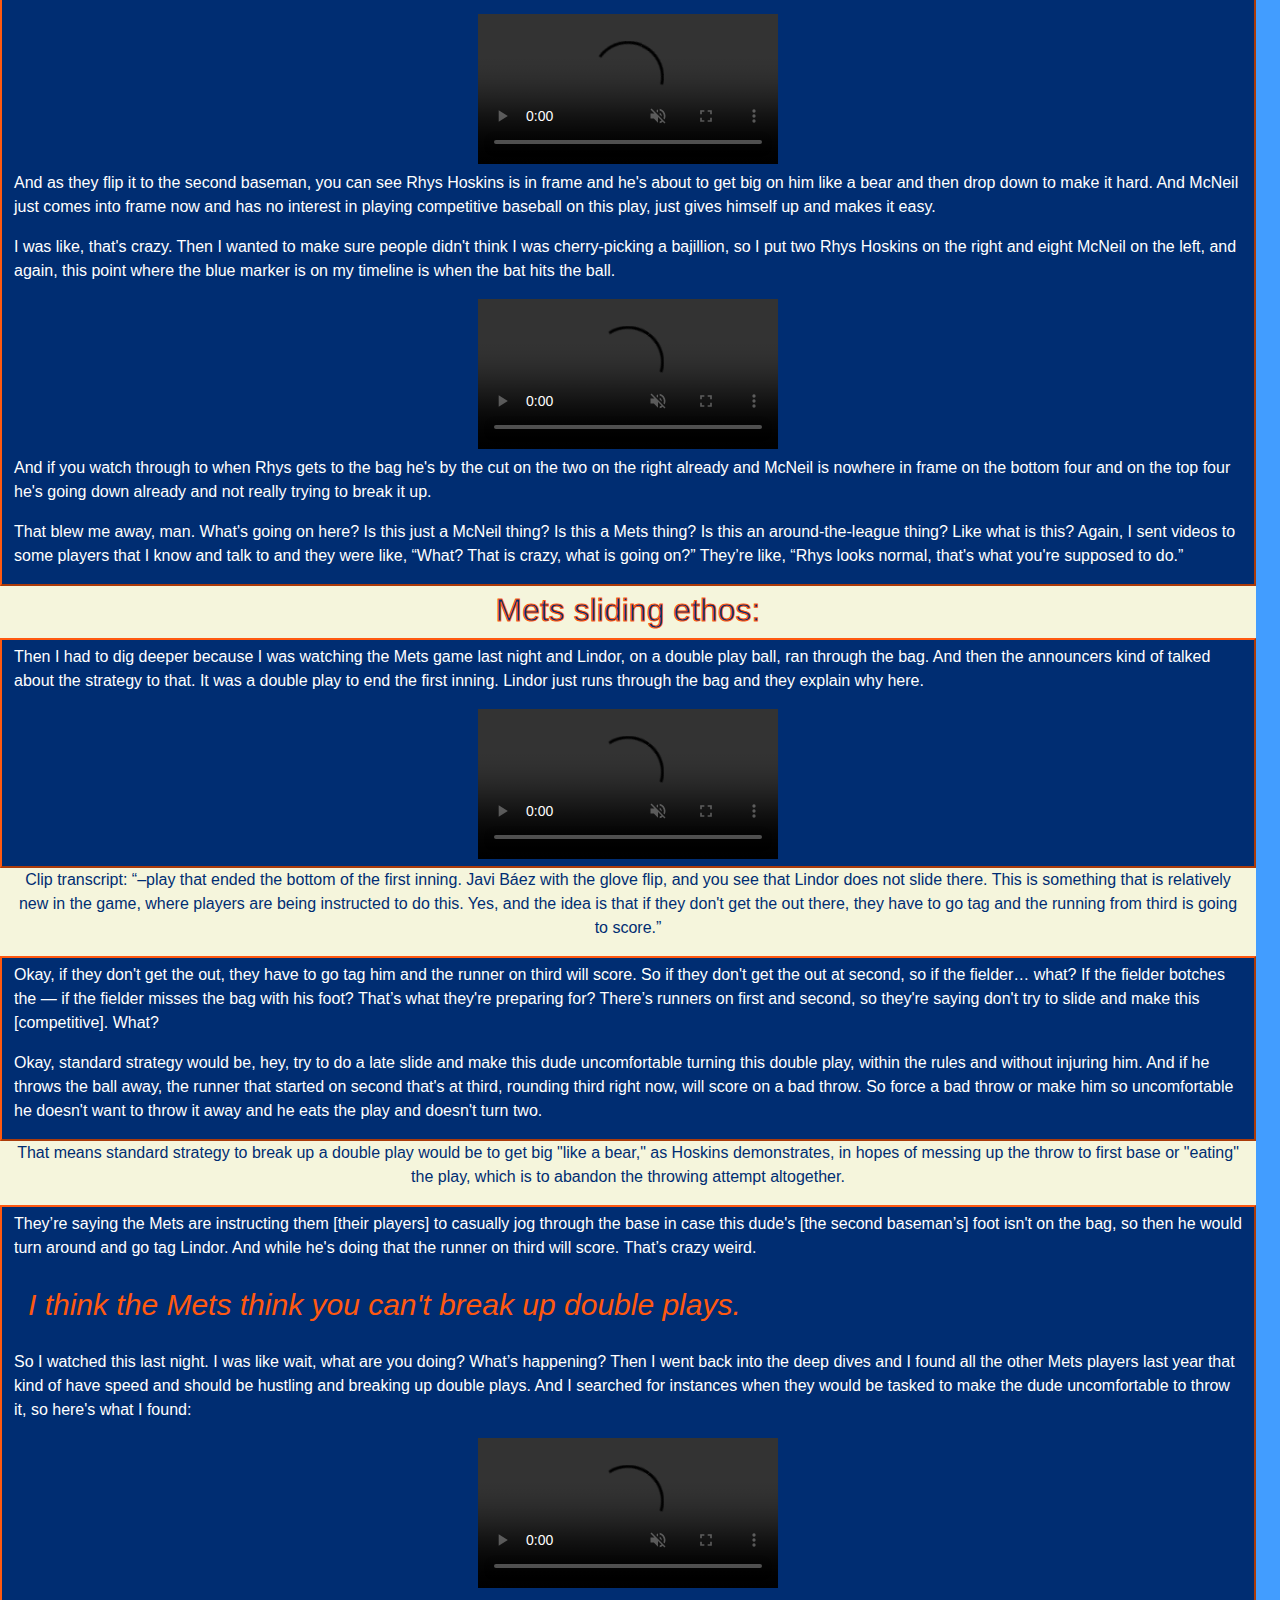
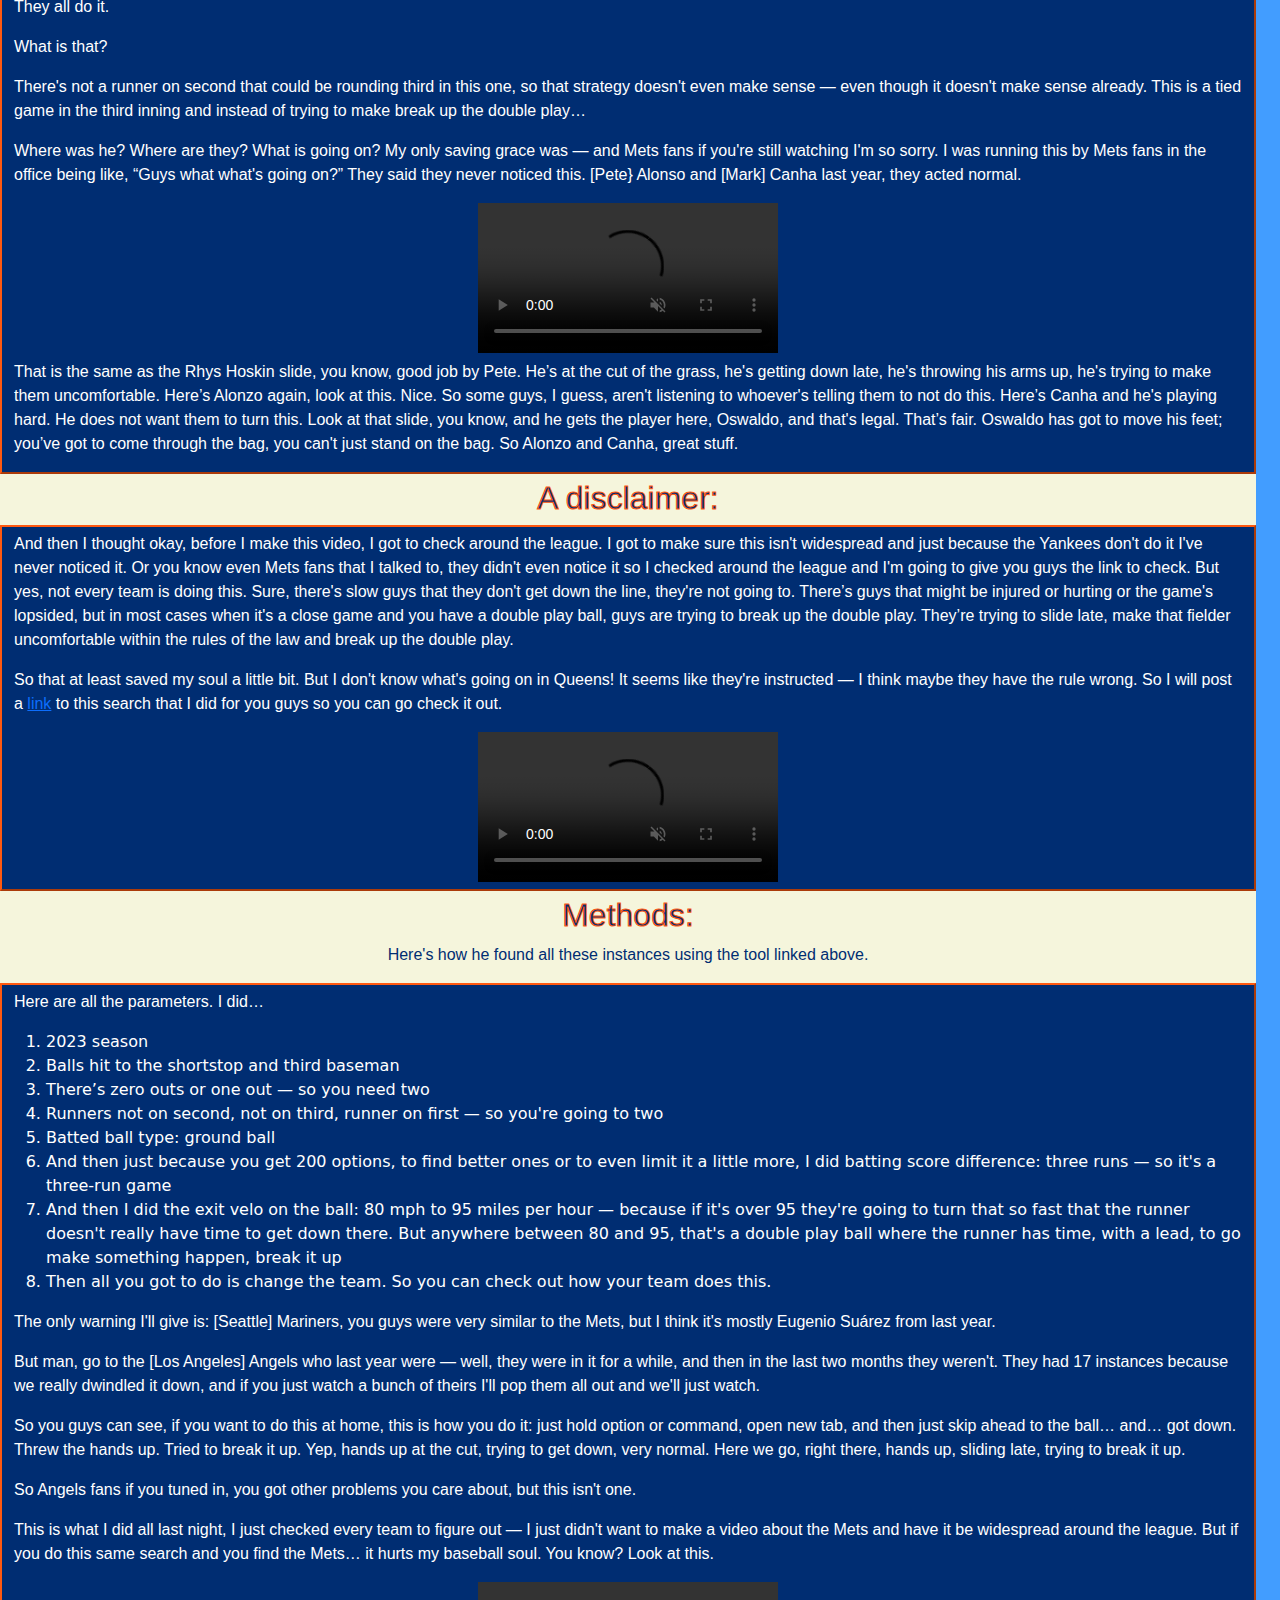
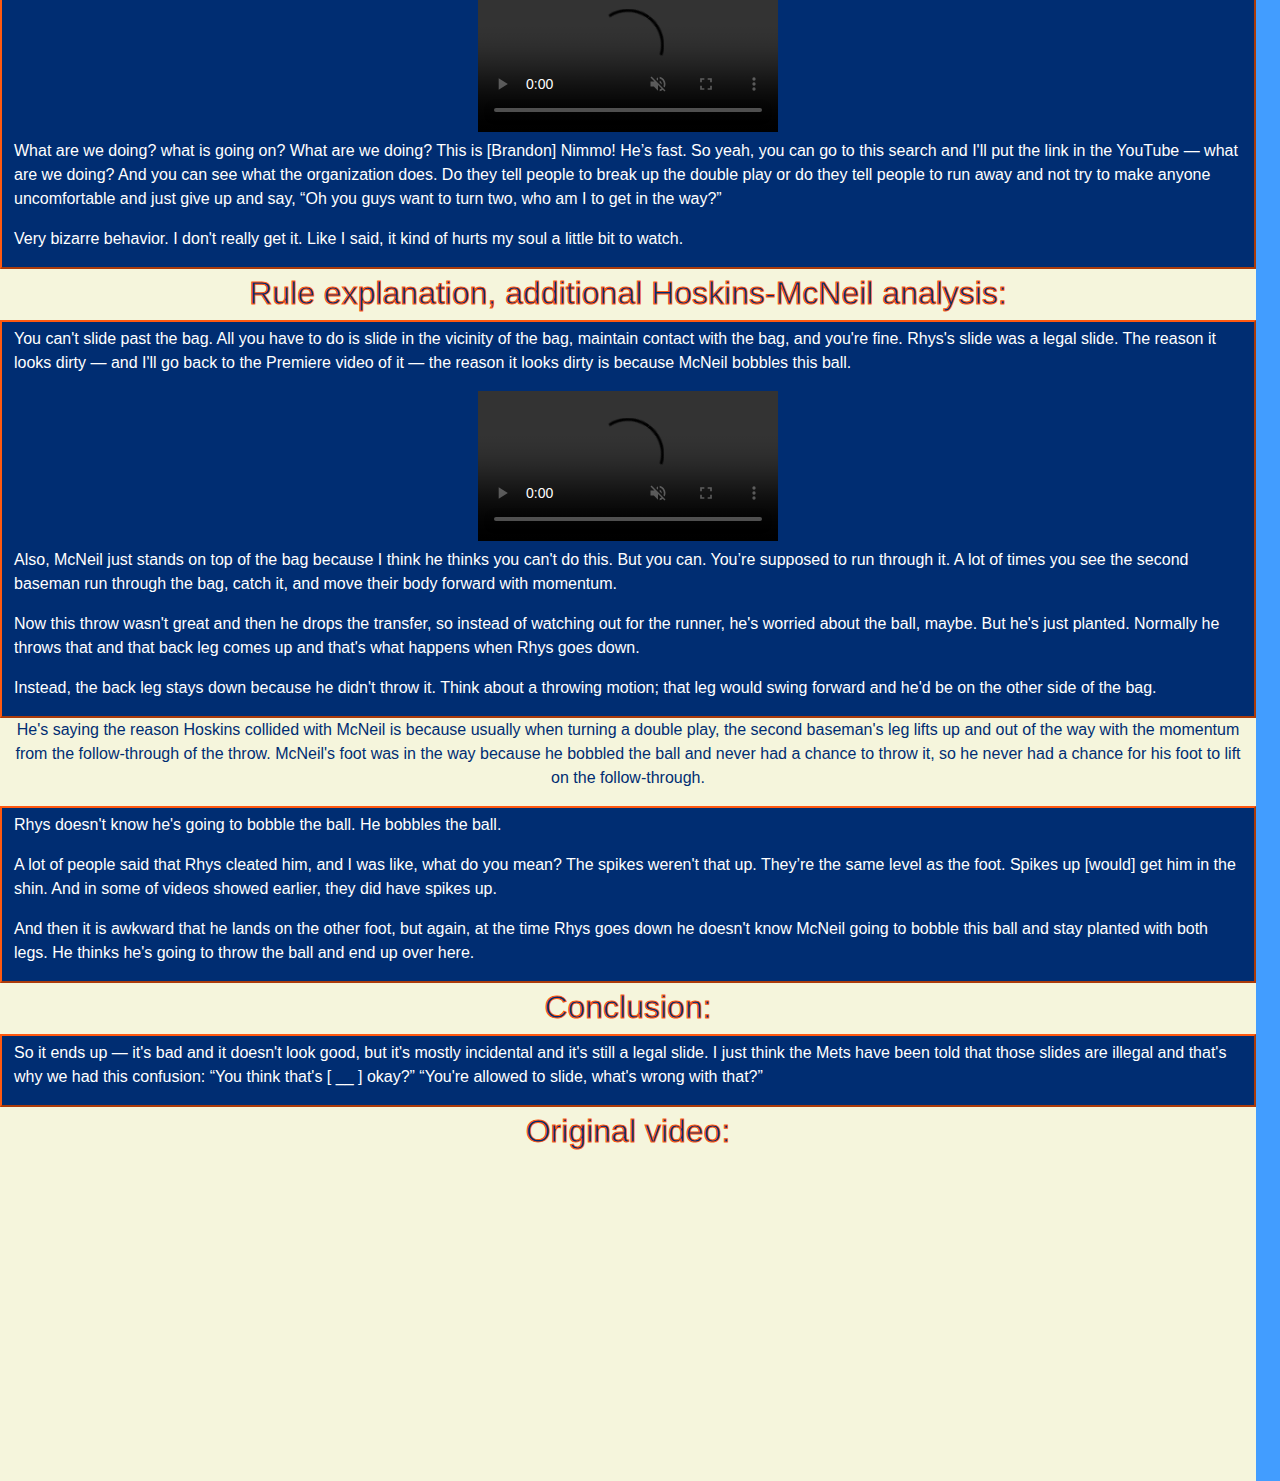
==== commit a744bec9: "still centering" ====
--- a/Sarah-Meklir-JOUR352/final-project/index.html
+++ b/Sarah-Meklir-JOUR352/final-project/index.html
@@ -150,24 +150,26 @@
                         tweeted out, “Dude learn to move your feet around the
                         bag, you’re just planted there.”
                     </p>
-                    <blockquote class="twitter-tweet">
-                        <p lang="en" dir="ltr">
-                            SAWFT. Learn the footwork around the bag &amp; how
-                            to protect yourself. If I’m the Mets hitter that
-                            gets drilled I just may take a walk into my own
-                            dugout. Tough spot for Ramirez. You wanna be a good
-                            teammate but you’d like to save those bullets for
-                            later. <br />
-                            <a href="https://t.co/NC0Zf1uySh"
-                                >pic.twitter.com/NC0Zf1uySh</a
+                    <center>
+                        <blockquote class="twitter-tweet">
+                            <p lang="en" dir="ltr">
+                                SAWFT. Learn the footwork around the bag &amp;
+                                how to protect yourself. If I’m the Mets hitter
+                                that gets drilled I just may take a walk into my
+                                own dugout. Tough spot for Ramirez. You wanna be
+                                a good teammate but you’d like to save those
+                                bullets for later. <br />
+                                <a href="https://t.co/NC0Zf1uySh"
+                                    >pic.twitter.com/NC0Zf1uySh</a
+                                >
+                            </p>
+                            &mdash; Dallas Braden (@DALLASBRADEN209)
+                            <a
+                                href="https://twitter.com/DALLASBRADEN209/status/1774165671913587095?ref_src=twsrc%5Etfw"
+                                >March 30, 2024</a
                             >
-                        </p>
-                        &mdash; Dallas Braden (@DALLASBRADEN209)
-                        <a
-                            href="https://twitter.com/DALLASBRADEN209/status/1774165671913587095?ref_src=twsrc%5Etfw"
-                            >March 30, 2024</a
-                        >
-                    </blockquote>
+                        </blockquote>
+                    </center>
                     <script
                         async
                         src="https://platform.twitter.com/widgets.js"
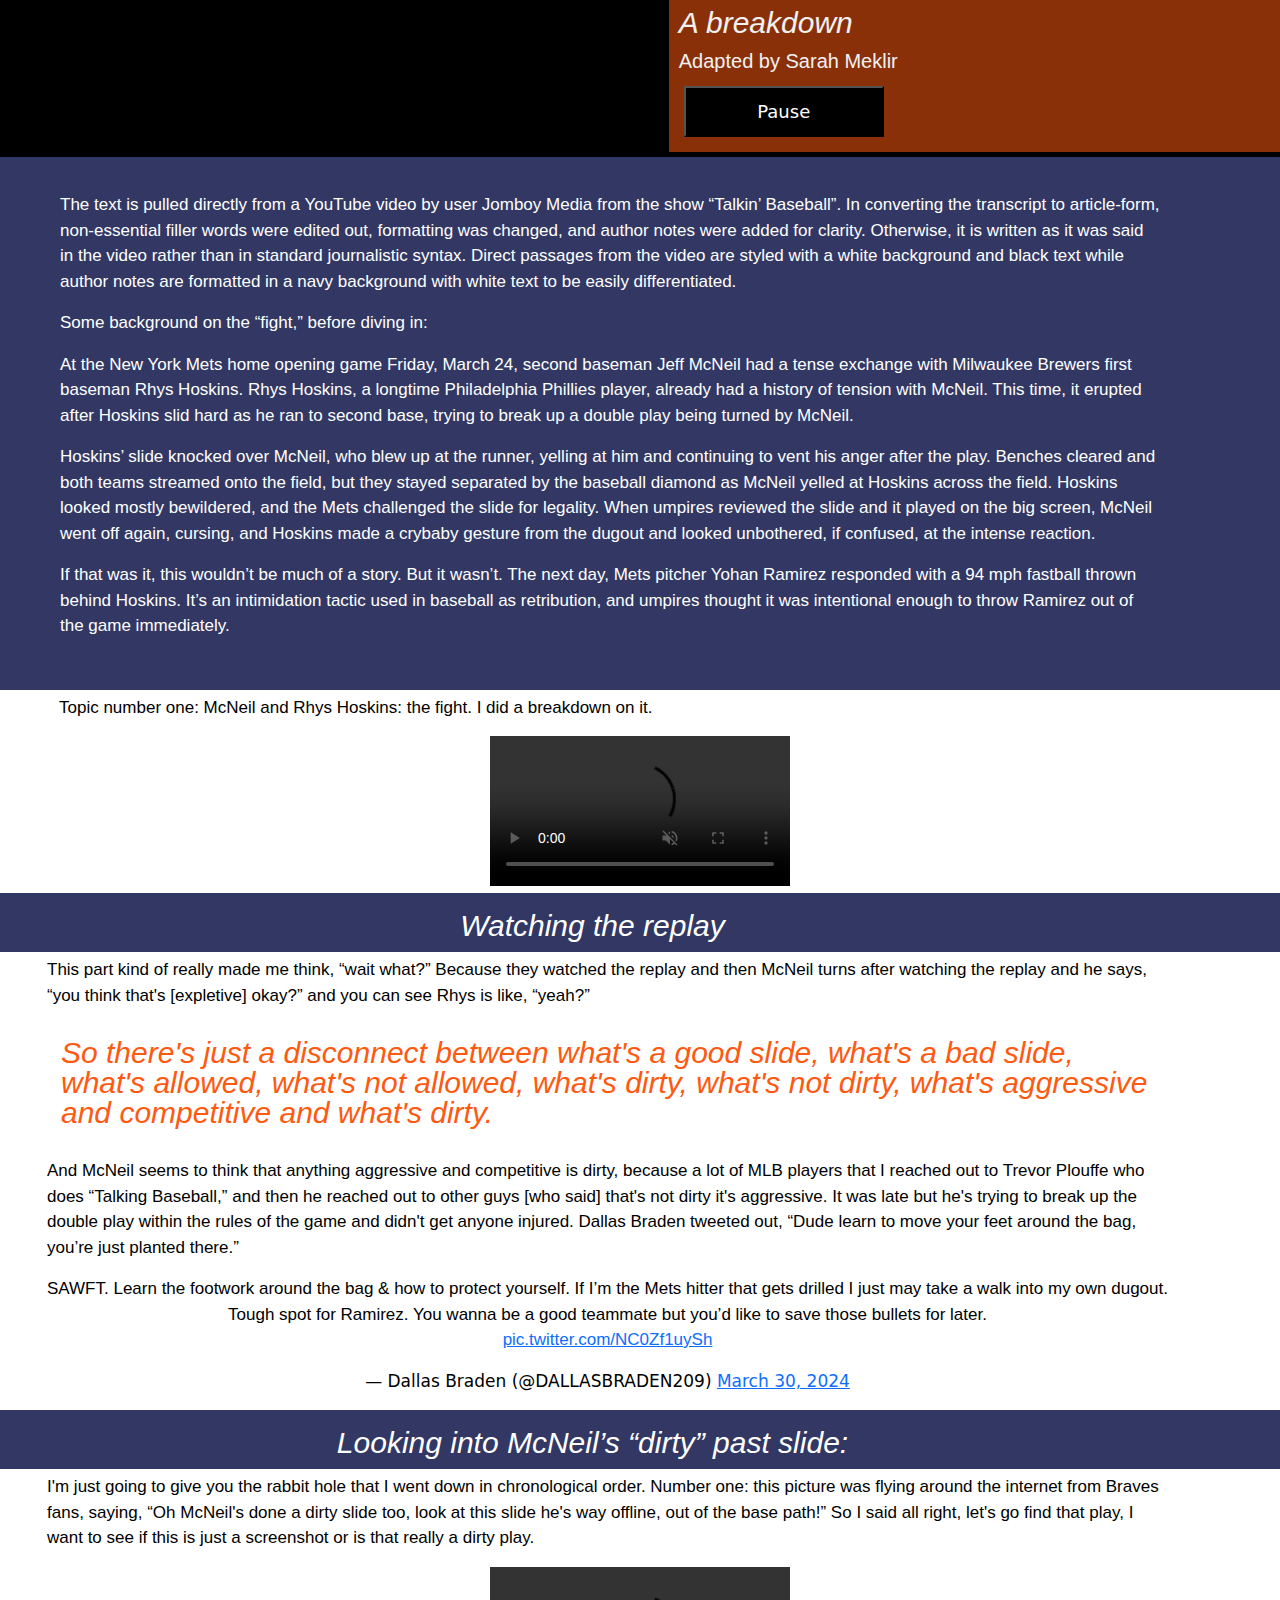
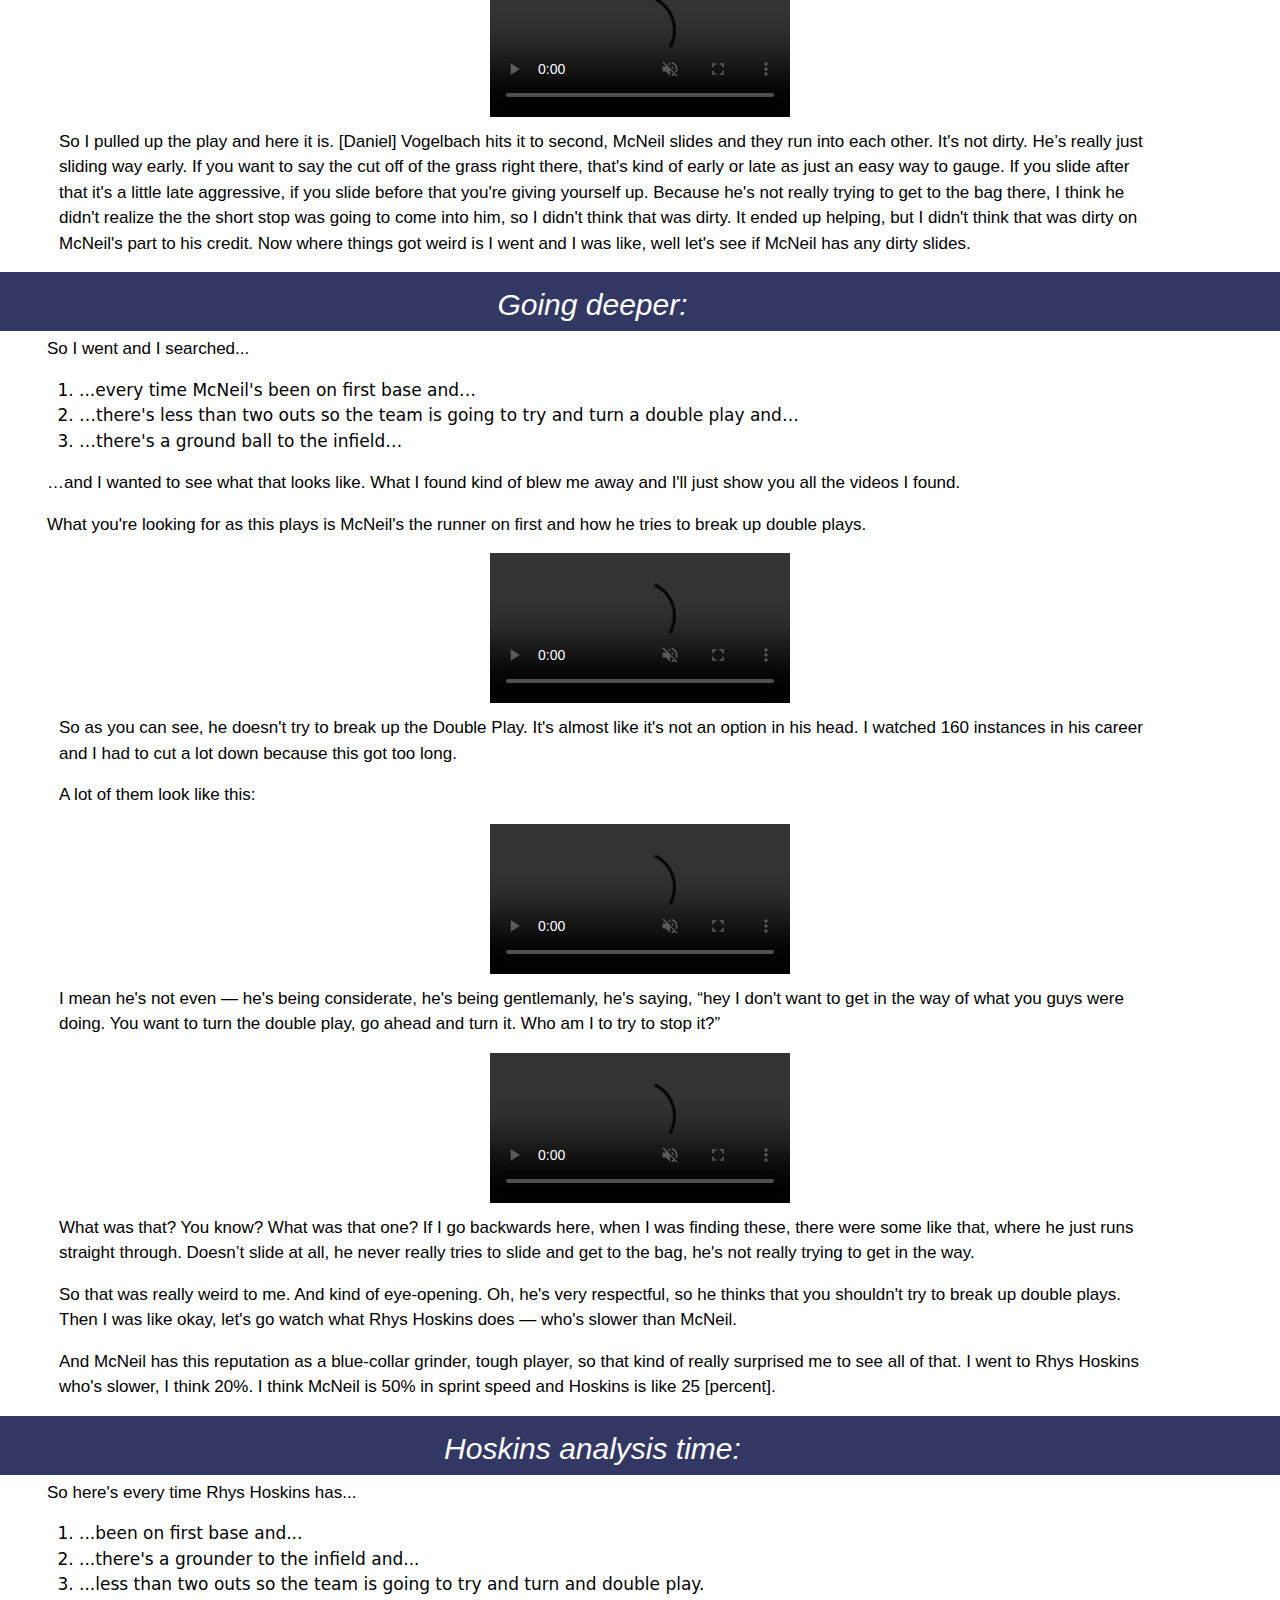
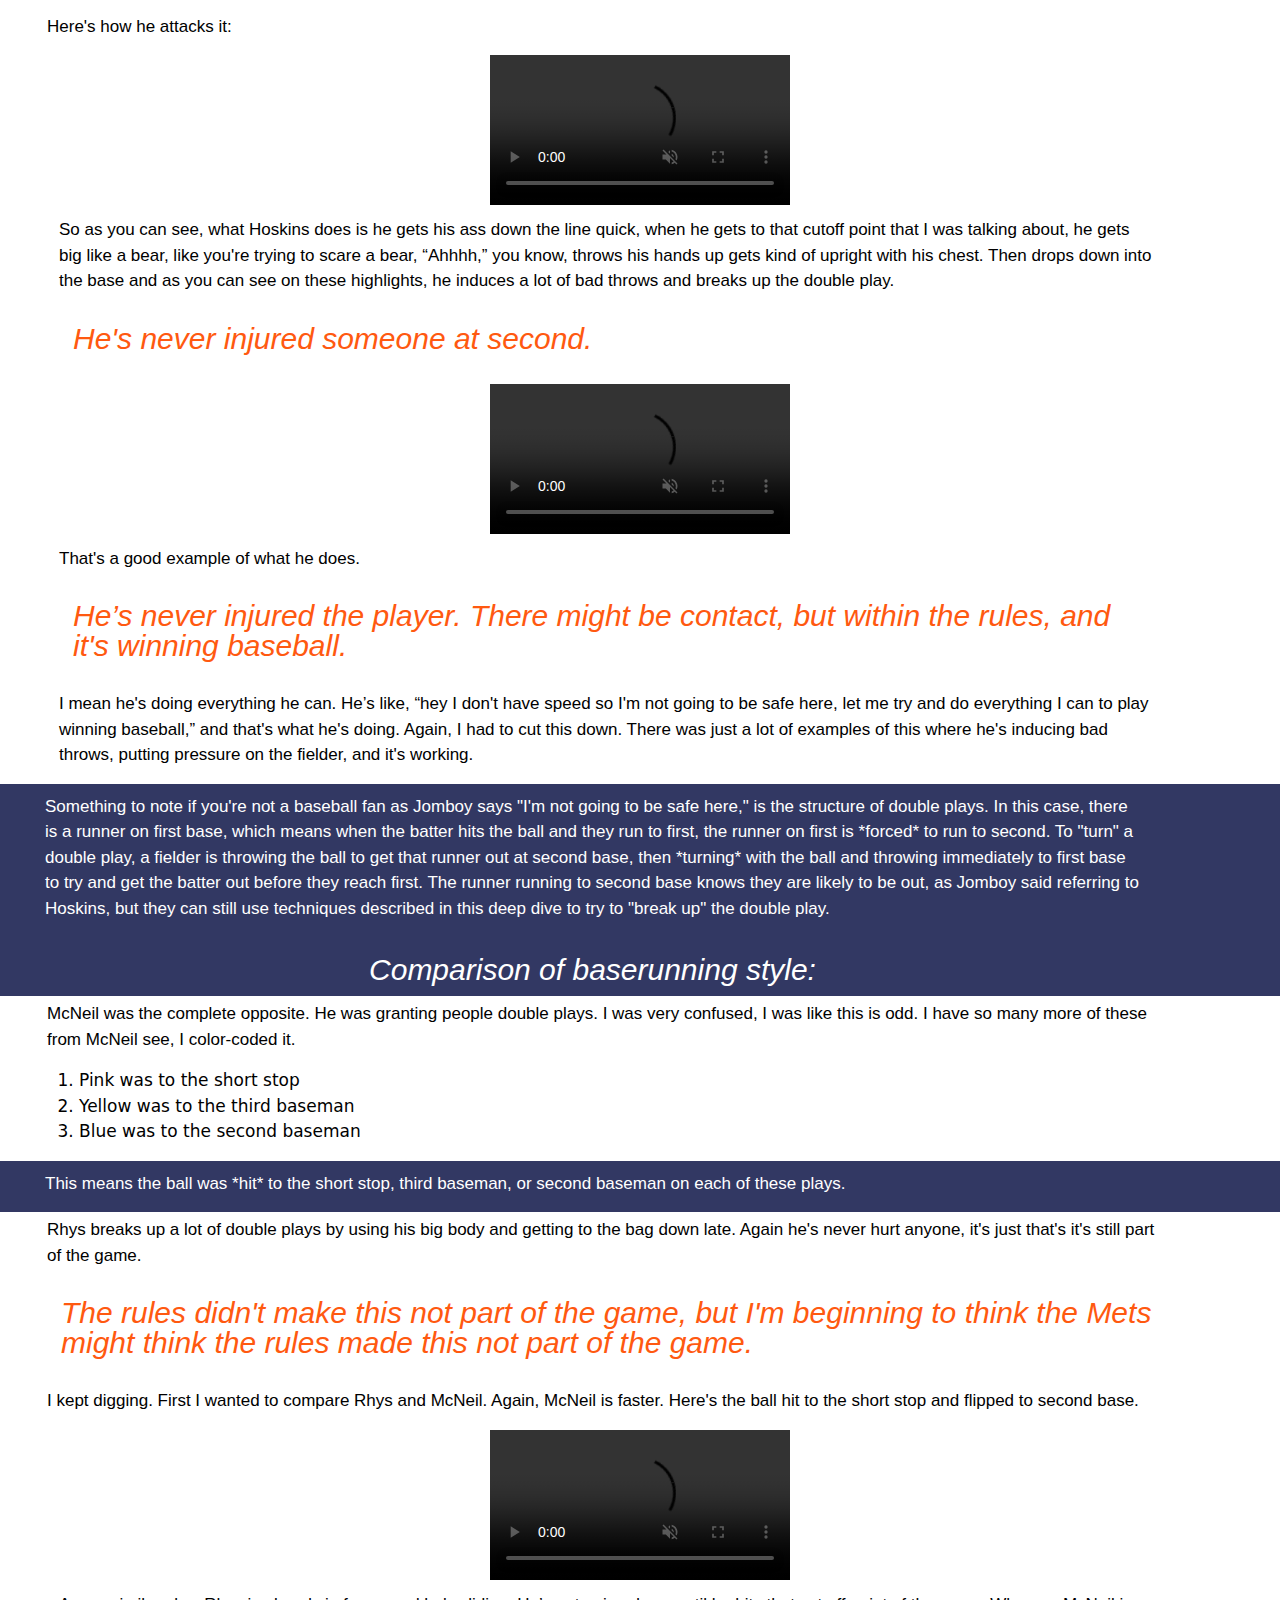
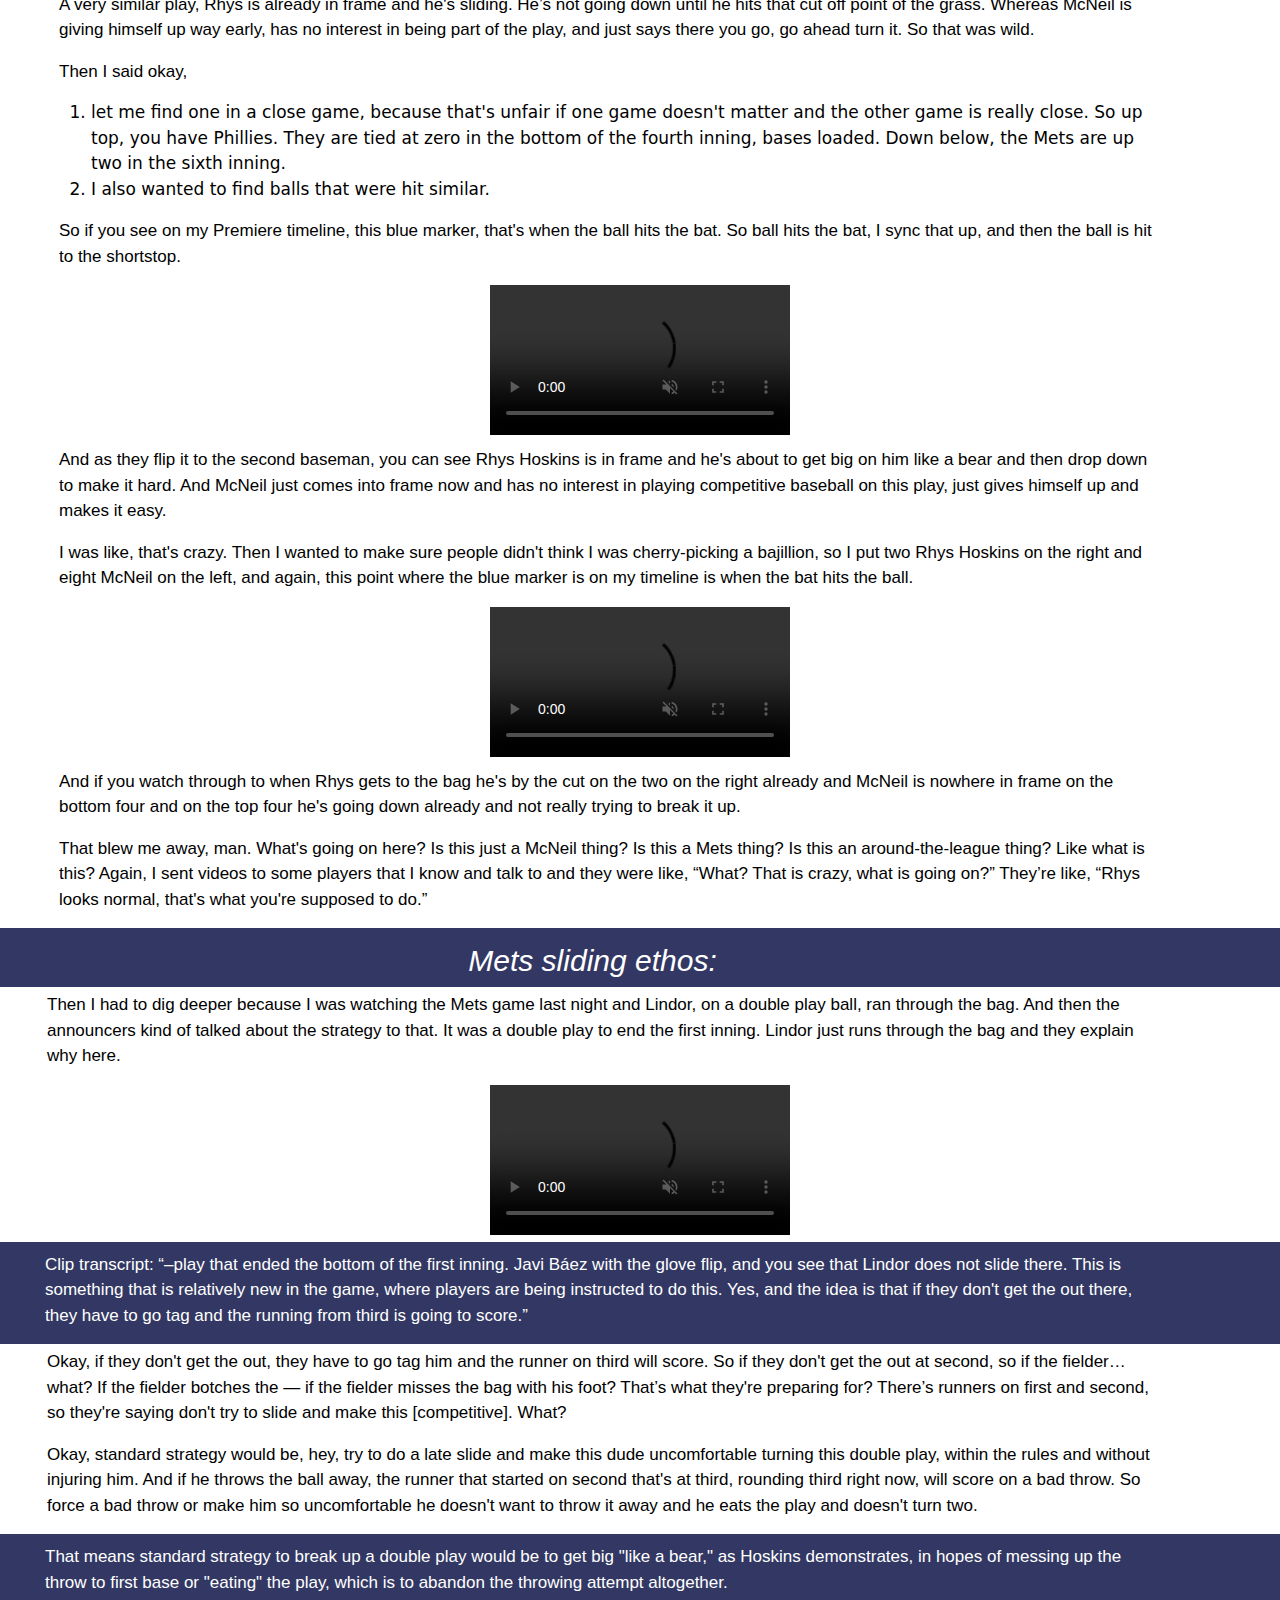
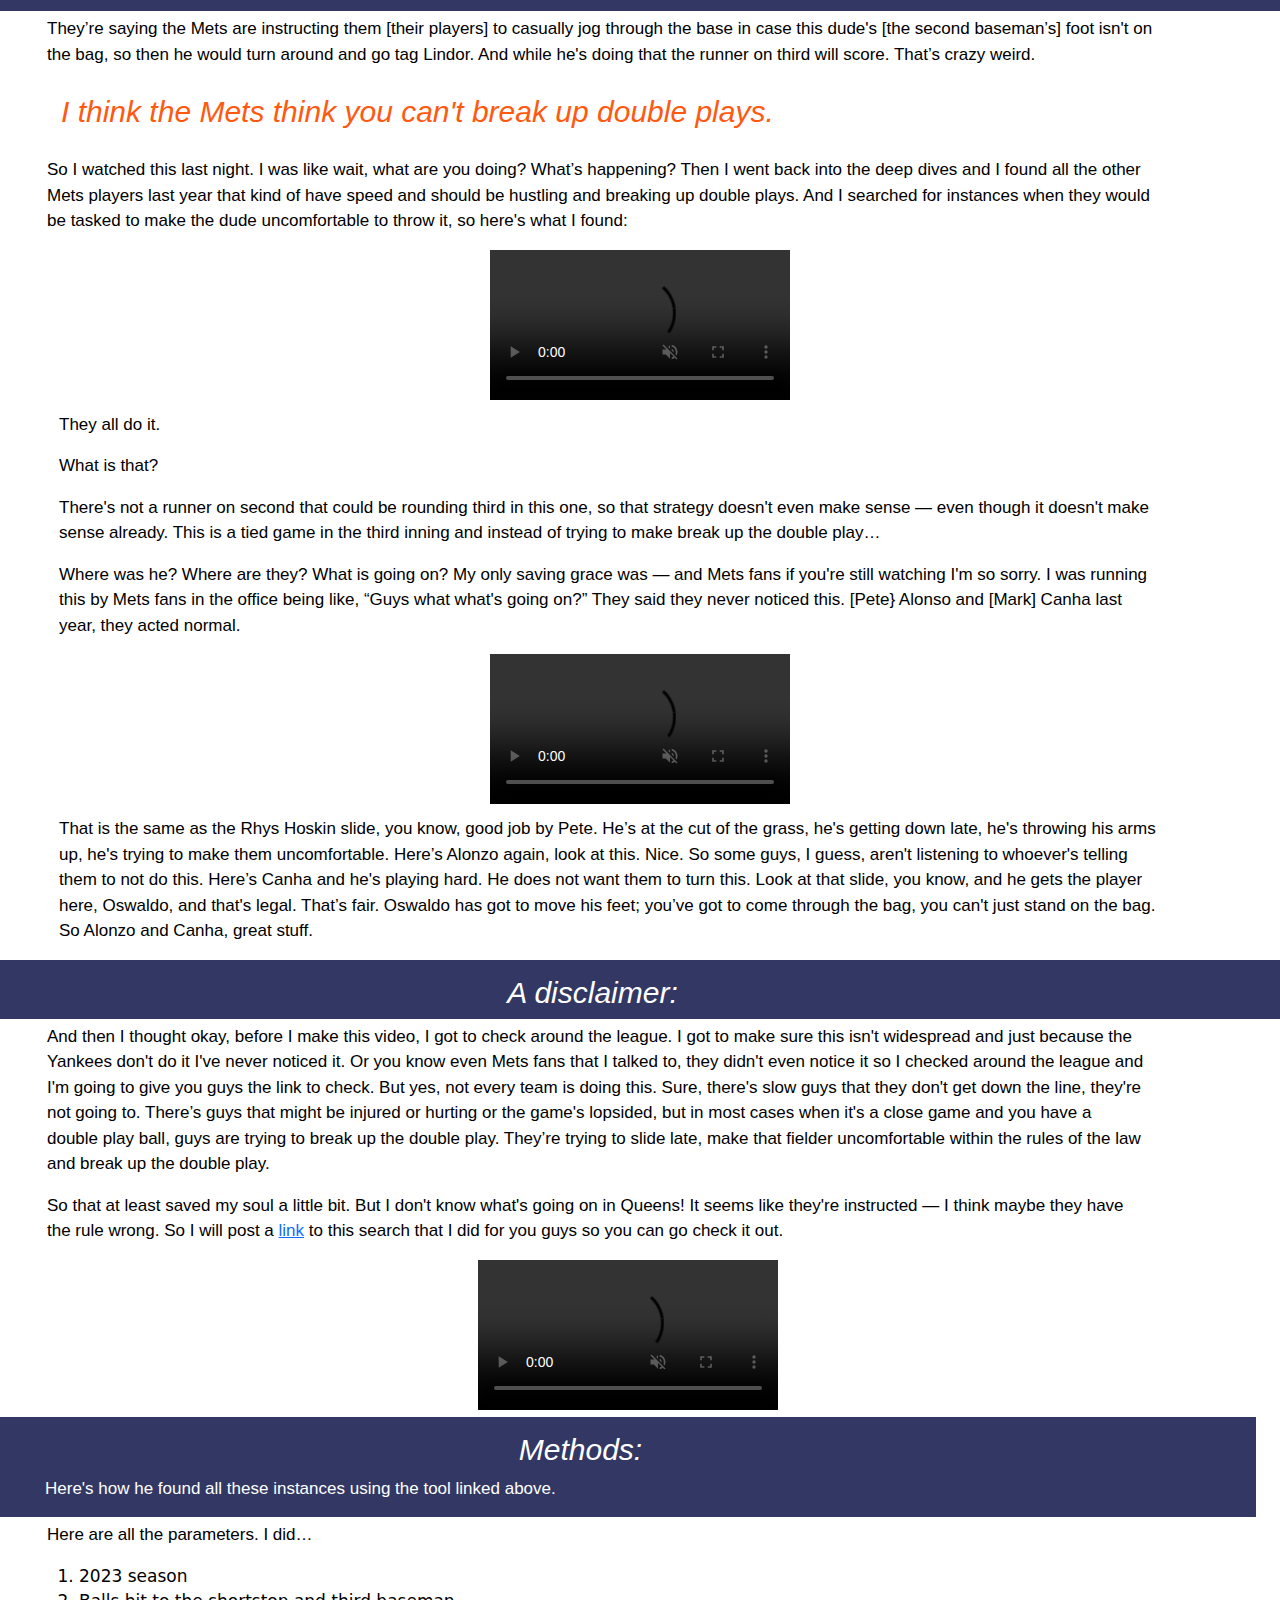
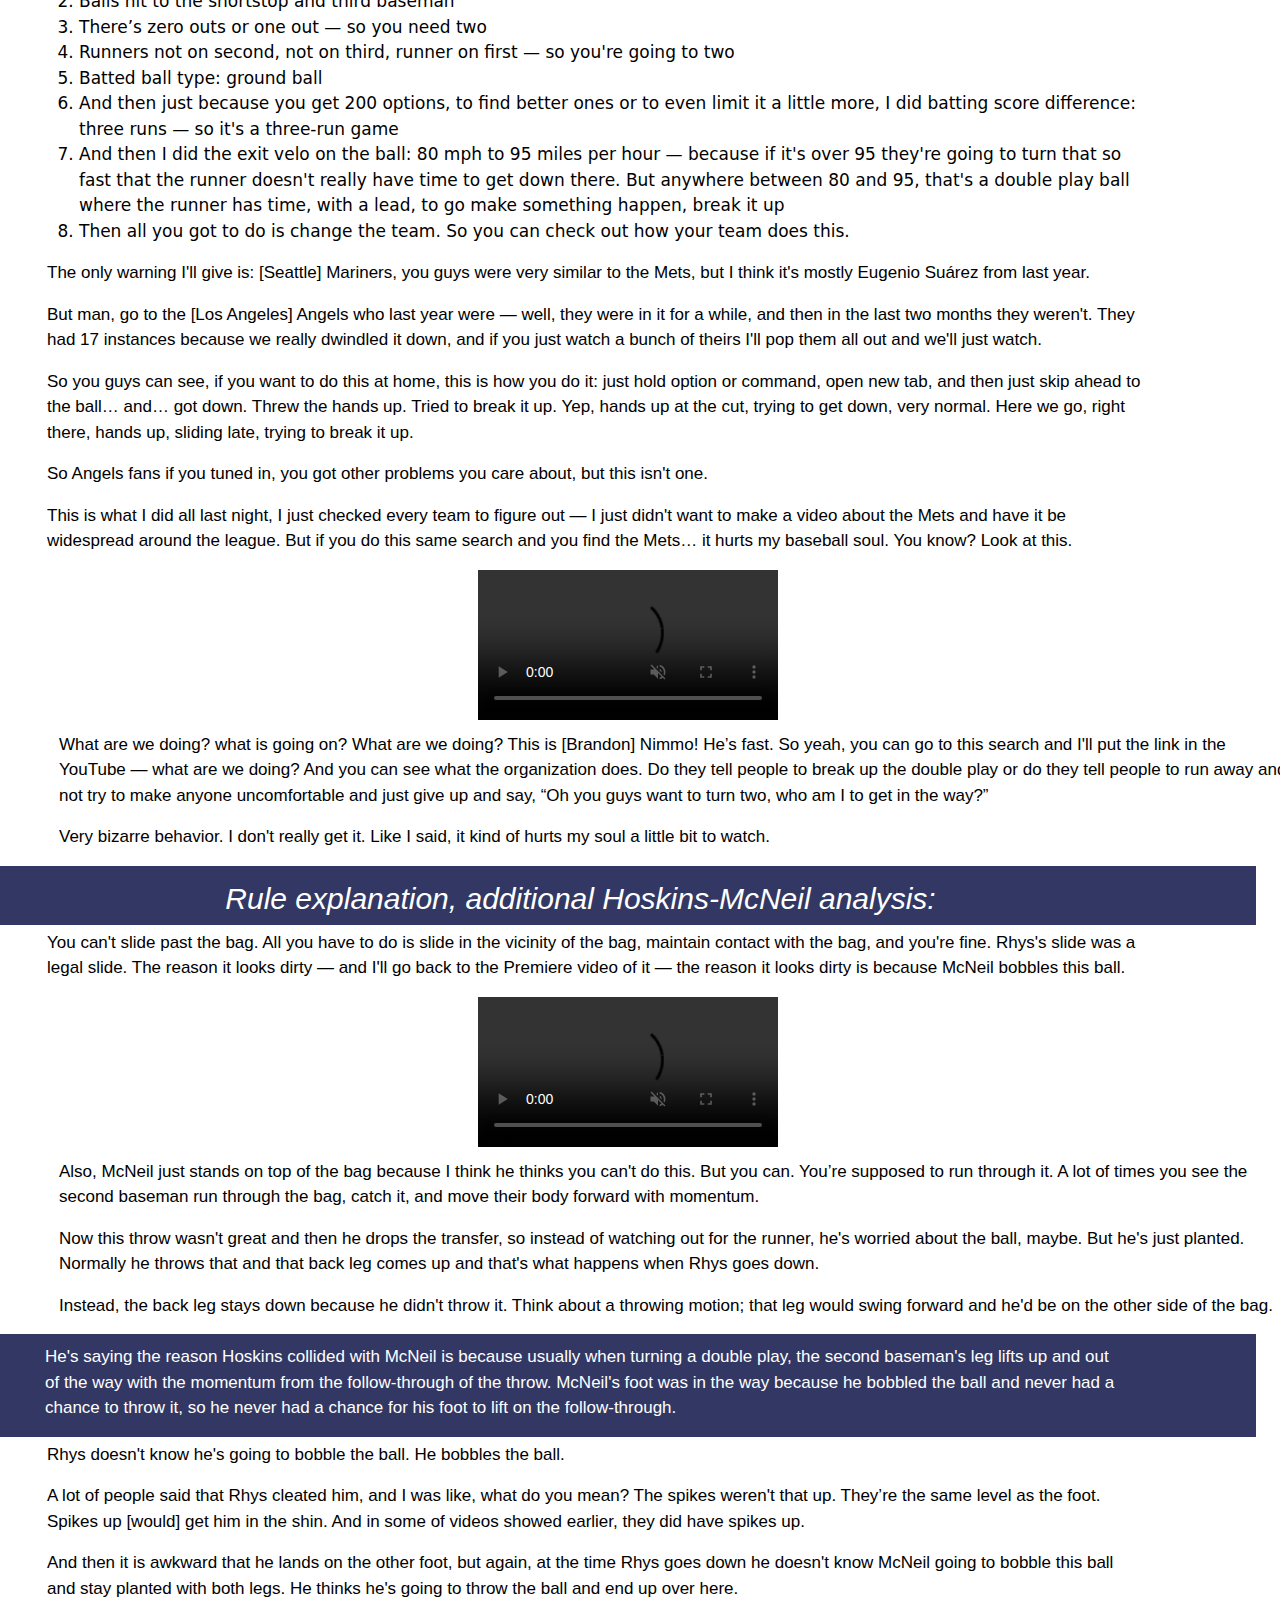
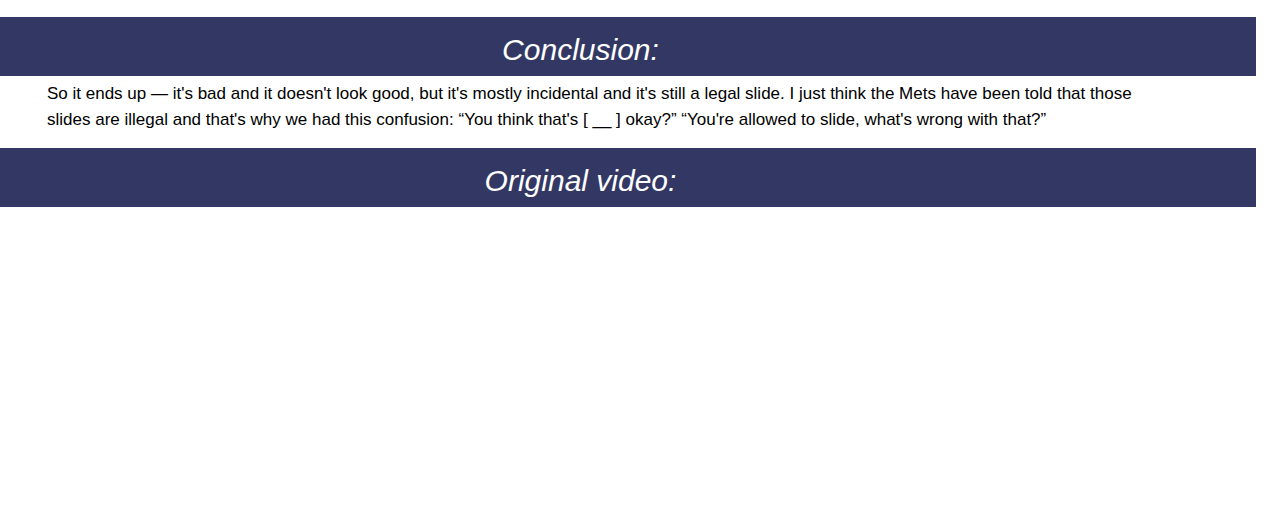
==== commit f62f317d: "It is DONE!*" ====
--- a/Sarah-Meklir-JOUR352/final-project/index.html
+++ b/Sarah-Meklir-JOUR352/final-project/index.html
@@ -17,61 +17,57 @@
     </head>
 
     <body>
-        <div class="container-fluid" id="topper">
+        <div class="container-fluid" id="content">
             <!-- This is where I found the code for embedding the header video: 
     https://www.w3schools.com/howto/tryit.asp?filename=tryhow_css_fullscreen_video -->
 
-            <div class="container">
-                <video autoplay muted loop id="BackgroundVideo">
-                    <source
-                        src="Homescreen video web project.mp4"
-                        type="video/mp4" />
-                    Your browser does not support this video.
-                </video>
-                <div class="overlay">
-                    <h1 class="header">The Mets don't break up double plays</h1>
-                    <h2>A breakdown</h2>
-                    <h3>Adapted by Sarah Meklir</h3>
-                    <button id="myBtn" onclick="myFunction()">Pause</button>
-                </div>
-                <script>
-                    var video = document.getElementById("BackgroundVideo");
-                    var btn = document.getElementById("myBtn");
+            <div class="row" id="topper">
+                <div class="col">
+                    <video autoplay muted loop id="BackgroundVideo">
+                        <source
+                            src="Homescreen video web project.mp4"
+                            type="video/mp4" />
+                        Your browser does not support this video.
+                    </video>
+                    <div class="overlay">
+                        <h1 class="header">
+                            The Mets don't break up double plays
+                        </h1>
+                        <h2>A breakdown</h2>
+                        <h3>Adapted by Sarah Meklir</h3>
+                        <button id="myBtn" onclick="myFunction()">Pause</button>
+                    </div>
+                    <script>
+                        var video = document.getElementById("BackgroundVideo");
+                        var btn = document.getElementById("myBtn");
 
-                    function myFunction() {
-                        if (video.paused) {
-                            video.play();
-                            btn.innerHTML = "Pause";
-                        } else {
-                            video.pause();
-                            btn.innerHTML = "Play";
+                        function myFunction() {
+                            if (video.paused) {
+                                video.play();
+                                btn.innerHTML = "Pause";
+                            } else {
+                                video.pause();
+                                btn.innerHTML = "Play";
+                            }
                         }
-                    }
-                </script>
-            </div>
-            <br />
-        </div>
-        <div class="container-fluid" id="content">
-            <div class="row">
-                <div id="openingNote" class="col-sm-12">
-                    <br />
-                    <h2 class="subheading">A note before reading:</h2>
+                    </script>
+                </div>
+            </div>
+            <div class="row">
+                <div id="openingNote" class="col">
                     <p>
                         The text is pulled directly from a YouTube video by user
-                        Jomboy Media from the show “Talkin’ Baseball”. I edited
-                        out some filler words (like, um, you know), changed
-                        formatting, and added notes for clarity. Otherwise,
-                        though, it is written as it was said in the video,
-                        rather than in standard journalistic syntax. However,
-                        since it is a roughtly 4,000 word transcript, I will not
-                        be putting quotation marks around each line said in the
-                        video. Instead, they will be styled with navy background
-                        and white text with a Mets-orange border to be easily
-                        differentiated.
-                    </p>
-                    <p>
-                        Some background on the “fight,” before we get into it:
-                    </p>
+                        Jomboy Media from the show “Talkin’ Baseball”. In
+                        converting the transcript to article-form, non-essential
+                        filler words were edited out, formatting was changed,
+                        and author notes were added for clarity. Otherwise, it
+                        is written as it was said in the video rather than in
+                        standard journalistic syntax. Direct passages from the
+                        video are styled with a white background and black text
+                        while author notes are formatted in a navy background
+                        with white text to be easily differentiated.
+                    </p>
+                    <p>Some background on the “fight,” before diving in:</p>
                     <p>
                         At the New York Mets home opening game Friday, March 24,
                         second baseman Jeff McNeil had a tense exchange with
@@ -103,14 +99,19 @@
                         retribution, and umpires thought it was intentional
                         enough to throw Ramirez out of the game immediately.
                     </p>
-                    <p>Now back to our regularly-scheduled programming...</p>
-                </div>
-                <div id="transcript" class="col-sm-12">
+                </div>
+            </div>
+            <div id="transcript" class="row">
+                <div class="col">
                     <p>
                         Topic number one: McNeil and Rhys Hoskins: the fight. I
-                        did a breakdown on it. I was very interested in it in my
-                        breakdown.
-                    </p>
+                        did a breakdown on it.
+                    </p>
+                </div>
+            </div>
+            <div class="row">
+                <div class="col">
+                    <!-- Centered using this technique: https://outstandingthemes.com/how-to-center-a-video-in-html/ -->
                     <center>
                         <video
                             autoplay
@@ -122,11 +123,14 @@
                             controls></video>
                     </center>
                 </div>
-                <div id="authorsnote" class="col-sm-12">
-                    <br />
+            </div>
+            <div id="authorsnote" class="row">
+                <div class="col">
                     <h2 class="subheading">Watching the replay</h2>
                 </div>
-                <div id="transcript" class="col-sm-12">
+            </div>
+            <div class="row">
+                <div id="transcript" class="col">
                     <p>
                         This part kind of really made me think, “wait what?”
                         Because they watched the replay and then McNeil turns
@@ -177,13 +181,14 @@
                 </div>
             </div>
             <div class="row">
-                <div id="authorsnote" class="col-sm-12">
-                    <br />
+                <div id="authorsnote" class="col">
                     <h2 class="subheading">
                         Looking into McNeil’s “dirty” past slide:
                     </h2>
                 </div>
-                <div id="transcript" class="col-sm-12">
+            </div>
+            <div class="row">
+                <div id="transcript" class="col">
                     <p>
                         I'm just going to give you the rabbit hole that I went
                         down in chronological order. Number one: this picture
@@ -194,6 +199,10 @@
                         just a screenshot or is that really a dirty play.
                     </p>
                     <!-- WOO HOO Insert video of McNeil's slide here -->
+                </div>
+            </div>
+            <div class="row">
+                <div class="col">
                     <center>
                         <video
                             autoplay
@@ -204,6 +213,10 @@
                             type="video/mp4"
                             controls></video>
                     </center>
+                </div>
+            </div>
+            <div class="row" id="transcript">
+                <div class="col">
                     <p>
                         So I pulled up the play and here it is. [Daniel]
                         Vogelbach hits it to second, McNeil slides and they run
@@ -223,10 +236,12 @@
                 </div>
             </div>
             <div class="row">
-                <div id="authorsnote" class="col-sm-12">
+                <div id="authorsnote" class="col">
                     <h2 class="subheading">Going deeper:</h2>
                 </div>
-                <div id="transcript" class="col-sm-12">
+            </div>
+            <div class="row">
+                <div id="transcript" class="col">
                     <p>So I went and I searched...</p>
                     <ol>
                         <li>...every time McNeil's been on first base and…</li>
@@ -247,6 +262,10 @@
                         plays.
                     </p>
                     <!-- WOO HOO Insert compilation video of McNeil's slides here -->
+                </div>
+            </div>
+            <div class="row">
+                <div class="col">
                     <center>
                         <video
                             autoplay
@@ -257,6 +276,10 @@
                             type="video/mp4"
                             controls></video>
                     </center>
+                </div>
+            </div>
+            <div class="row" id="transcript">
+                <div class="col">
                     <p>
                         So as you can see, he doesn't try to break up the Double
                         Play. It's almost like it's not an option in his head. I
@@ -264,6 +287,10 @@
                         lot down because this got too long.
                     </p>
                     <p>A lot of them look like this:</p>
+                </div>
+            </div>
+            <div class="row">
+                <div class="col">
                     <!-- WOO HOO More compilation video here -->
                     <center>
                         <video
@@ -275,6 +302,10 @@
                             type="video/mp4"
                             controls></video>
                     </center>
+                </div>
+            </div>
+            <div class="row" id="transcript">
+                <div class="col">
                     <p>
                         I mean he's not even — he's being considerate, he's
                         being gentlemanly, he's saying, “hey I don't want to get
@@ -282,6 +313,10 @@
                         the double play, go ahead and turn it. Who am I to try
                         to stop it?”
                     </p>
+                </div>
+            </div>
+            <div class="row">
+                <div class="col">
                     <!-- WOO HOO More compilation video here -->
                     <center>
                         <video
@@ -293,6 +328,10 @@
                             type="video/mp4"
                             controls></video>
                     </center>
+                </div>
+            </div>
+            <div class="row" id="transcript">
+                <div class="col">
                     <p>
                         What was that? You know? What was that one? If I go
                         backwards here, when I was finding these, there were
@@ -316,387 +355,454 @@
                         Hoskins is like 25 [percent].
                     </p>
                 </div>
-                <div class="row">
-                    <div id="authorsnote" class="col-sm-12">
-                        <h2 class="subheading">Hoskins analysis time:</h2>
-                    </div>
-                    <div id="transcript" class="col-sm-12">
-                        <p>So here's every time Rhys Hoskins has...</p>
-                        <ol>
-                            <li>...been on first base and...</li>
-                            <li>...there's a grounder to the infield and...</li>
-                            <li>
-                                ...less than two outs so the team is going to
-                                try and turn and double play.
-                            </li>
-                        </ol>
-                        <p>Here's how he attacks it:</p>
-                        <!-- WOO HOO Compilation of Hoskins' slides here -->
-                        <center>
-                            <video
-                                autoplay
-                                muted
-                                loop
-                                id="EmbeddedVideo"
-                                src="Hoskins%20compilation%20one.mp4"
-                                type="video/mp4"
-                                controls></video>
-                        </center>
-                        <p>
-                            So as you can see, what Hoskins does is he gets his
-                            ass down the line quick, when he gets to that cutoff
-                            point that I was talking about, he gets big like a
-                            bear, like you're trying to scare a bear, “Ahhhh,”
-                            you know, throws his hands up gets kind of upright
-                            with his chest. Then drops down into the base and as
-                            you can see on these highlights, he induces a lot of
-                            bad throws and breaks up the double play.
-                        </p>
-                        <p class="pull-quote">
-                            He's never injured someone at second.
-                        </p>
-                        <!-- WOO HOO Video continues -->
-                        <center>
-                            <video
-                                autoplay
-                                muted
-                                loop
-                                id="EmbeddedVideo"
-                                src="Hoskins%20compilation%20two.mp4"
-                                type="video/mp4"
-                                controls></video>
-                        </center>
-                        <p>That's a good example of what he does.</p>
-                        <p class="pull-quote">
-                            He’s never injured the player. There might be
-                            contact, but within the rules, and it's winning
-                            baseball.
-                        </p>
-                        <p>
-                            I mean he's doing everything he can. He’s like, “hey
-                            I don't have speed so I'm not going to be safe here,
-                            let me try and do everything I can to play winning
-                            baseball,” and that's what he's doing. Again, I had
-                            to cut this down. There was just a lot of examples
-                            of this where he's inducing bad throws, putting
-                            pressure on the fielder, and it's working.
-                        </p>
-                    </div>
-                    <div id="authorsnote" class="col-sm-12">
-                        <p>
-                            Something to note if you're not a baseball fan as
-                            Jomboy says "I'm not going to be safe here," is the
-                            structure of double plays. In this case, there is a
-                            runner on first base, which means when the batter
-                            hits the ball and they run to first, the runner on
-                            first is *forced* to run to second. To "turn" a
-                            double play, a fielder is throwing the ball to get
-                            that runner out at second base, then *turning* with
-                            the ball and throwing immediately to first base to
-                            try and get the batter out before they reach first.
-                            The runner running to second base knows they are
-                            likely to be out, as Jomboy said referring to
-                            Hoskins, but they can still use techniques described
-                            in this deep dive to try to "break up" the double
-                            play.
-                        </p>
-                    </div>
-                </div>
-                <div class="row">
-                    <div id="authorsnote" class="col-sm-12">
-                        <h2 class="subheading">
-                            Comparison of baserunning style:
-                        </h2>
-                    </div>
-                    <div id="transcript" class="col-sm-12">
-                        <p>
-                            McNeil was the complete opposite. He was granting
-                            people double plays. I was very confused, I was like
-                            this is odd. I have so many more of these from
-                            McNeil see, I color-coded it.
-                        </p>
-                        <ol>
-                            <li>Pink was to the short stop</li>
-                            <li>Yellow was to the third baseman</li>
-                            <li>Blue was to the second baseman</li>
-                        </ol>
-                    </div>
-                    <div id="authorsnote" class="col-sm-12">
-                        <p>
-                            This means the ball was *hit* to the short stop,
-                            third baseman, or second baseman on each of these
-                            plays.
-                        </p>
-                    </div>
-                    <div id="transcript" class="col-sm-12">
-                        <p>
-                            Rhys breaks up a lot of double plays by using his
-                            big body and getting to the bag down late. Again
-                            he's never hurt anyone, it's just that's it's still
-                            part of the game.
-                        </p>
-                        <p class="pull-quote">
-                            The rules didn't make this not part of the game, but
-                            I'm beginning to think the Mets might think the
-                            rules made this not part of the game.
-                        </p>
-                        <p>
-                            I kept digging. First I wanted to compare Rhys and
-                            McNeil. Again, McNeil is faster. Here's the ball hit
-                            to the short stop and flipped to second base.
-                        </p>
-                        <!-- WOO HOO Video compilation of Hoskins -->
-                        <center>
-                            <video
-                                autoplay
-                                muted
-                                loop
-                                id="EmbeddedVideo"
-                                src="comparison%20one.mp4"
-                                type="video/mp4"
-                                controls></video>
-                        </center>
-                        <p>
-                            A very similar play, Rhys is already in frame and
-                            he's sliding. He’s not going down until he hits that
-                            cut off point of the grass. Whereas McNeil is giving
-                            himself up way early, has no interest in being part
-                            of the play, and just says there you go, go ahead
-                            turn it. So that was wild.
-                        </p>
-                        <p>Then I said okay,</p>
-                        <ol>
-                            <li>
-                                let me find one in a close game, because that's
-                                unfair if one game doesn't matter and the other
-                                game is really close. So up top, you have
-                                Phillies. They are tied at zero in the bottom of
-                                the fourth inning, bases loaded. Down below, the
-                                Mets are up two in the sixth inning.
-                            </li>
-                            <li>
-                                I also wanted to find balls that were hit
-                                similar.
-                            </li>
-                        </ol>
-                        <p>
-                            So if you see on my Premiere timeline, this blue
-                            marker, that's when the ball hits the bat. So ball
-                            hits the bat, I sync that up, and then the ball is
-                            hit to the shortstop.
-                        </p>
-                        <!-- WOO HOO comparison video compilation plays -->
-                        <center>
-                            <video
-                                autoplay
-                                muted
-                                loop
-                                id="EmbeddedVideo"
-                                src="comparison%20two.mp4"
-                                type="video/mp4"
-                                controls></video>
-                        </center>
-                        <p>
-                            And as they flip it to the second baseman, you can
-                            see Rhys Hoskins is in frame and he's about to get
-                            big on him like a bear and then drop down to make it
-                            hard. And McNeil just comes into frame now and has
-                            no interest in playing competitive baseball on this
-                            play, just gives himself up and makes it easy.
-                        </p>
-                        <p>
-                            I was like, that's crazy. Then I wanted to make sure
-                            people didn't think I was cherry-picking a
-                            bajillion, so I put two Rhys Hoskins on the right
-                            and eight McNeil on the left, and again, this point
-                            where the blue marker is on my timeline is when the
-                            bat hits the ball.
-                        </p>
-                        <!-- WOO HOO comparison video plays again -->
-                        <center>
-                            <video
-                                autoplay
-                                muted
-                                loop
-                                id="EmbeddedVideo"
-                                src="comparison%20three.mp4"
-                                type="video/mp4"
-                                controls></video>
-                        </center>
-                        <p>
-                            And if you watch through to when Rhys gets to the
-                            bag he's by the cut on the two on the right already
-                            and McNeil is nowhere in frame on the bottom four
-                            and on the top four he's going down already and not
-                            really trying to break it up.
-                        </p>
-                        <p>
-                            That blew me away, man. What's going on here? Is
-                            this just a McNeil thing? Is this a Mets thing? Is
-                            this an around-the-league thing? Like what is this?
-                            Again, I sent videos to some players that I know and
-                            talk to and they were like, “What? That is crazy,
-                            what is going on?” They’re like, “Rhys looks normal,
-                            that's what you're supposed to do.”
-                        </p>
-                    </div>
-                </div>
-                <div class="row">
-                    <div id="authorsnote" class="col-sm-12">
-                        <h2 class="subheading">Mets sliding ethos:</h2>
-                    </div>
-                    <div id="transcript" class="col-sm-12">
-                        <p>
-                            Then I had to dig deeper because I was watching the
-                            Mets game last night and Lindor, on a double play
-                            ball, ran through the bag. And then the announcers
-                            kind of talked about the strategy to that. It was a
-                            double play to end the first inning. Lindor just
-                            runs through the bag and they explain why here.
-                        </p>
-                        <!-- WOO HOO comparison video plays again -->
-                        <center>
-                            <video
-                                autoplay
-                                muted
-                                loop
-                                id="EmbeddedVideo"
-                                src="ODD%20METS%20CLIP.mp4"
-                                type="video/mp4"
-                                controls></video>
-                        </center>
-                    </div>
-                    <div id="authorsnote" class="col-sm-12">
-                        <p>
-                            Clip transcript: “–play that ended the bottom of the
-                            first inning. Javi Báez with the glove flip, and you
-                            see that Lindor does not slide there. This is
-                            something that is relatively new in the game, where
-                            players are being instructed to do this. Yes, and
-                            the idea is that if they don't get the out there,
-                            they have to go tag and the running from third is
-                            going to score.”
-                        </p>
-                    </div>
-                    <div id="transcript" class="col-sm-12">
-                        <p>
-                            Okay, if they don't get the out, they have to go tag
-                            him and the runner on third will score. So if they
-                            don't get the out at second, so if the fielder…
-                            what? If the fielder botches the — if the fielder
-                            misses the bag with his foot? That’s what they're
-                            preparing for? There’s runners on first and second,
-                            so they're saying don't try to slide and make this
-                            [competitive]. What?
-                        </p>
-                        <p>
-                            Okay, standard strategy would be, hey, try to do a
-                            late slide and make this dude uncomfortable turning
-                            this double play, within the rules and without
-                            injuring him. And if he throws the ball away, the
-                            runner that started on second that's at third,
-                            rounding third right now, will score on a bad throw.
-                            So force a bad throw or make him so uncomfortable he
-                            doesn't want to throw it away and he eats the play
-                            and doesn't turn two.
-                        </p>
-                    </div>
-                    <div id="authorsnote" class="col-sm-12">
-                        <p>
-                            That means standard strategy to break up a double
-                            play would be to get big "like a bear," as Hoskins
-                            demonstrates, in hopes of messing up the throw to
-                            first base or "eating" the play, which is to abandon
-                            the throwing attempt altogether.
-                        </p>
-                    </div>
-                    <div id="transcript" class="col-sm-12">
-                        <p>
-                            They’re saying the Mets are instructing them [their
-                            players] to casually jog through the base in case
-                            this dude's [the second baseman’s] foot isn't on the
-                            bag, so then he would turn around and go tag Lindor.
-                            And while he's doing that the runner on third will
-                            score. That’s crazy weird.
-                        </p>
-                        <!-- insert pull quote -->
-                        <p class="pull-quote">
-                            I think the Mets think you can't break up double
-                            plays.
-                        </p>
-                        <p>
-                            So I watched this last night. I was like wait, what
-                            are you doing? What’s happening? Then I went back
-                            into the deep dives and I found all the other Mets
-                            players last year that kind of have speed and should
-                            be hustling and breaking up double plays. And I
-                            searched for instances when they would be tasked to
-                            make the dude uncomfortable to throw it, so here's
-                            what I found:
-                        </p>
-                        <!-- WOO HOO Mets comparison video plays -->
-                        <center>
-                            <video
-                                autoplay
-                                muted
-                                loop
-                                id="EmbeddedVideo"
-                                src="BAD%20METS.mp4"
-                                type="video/mp4"
-                                controls></video>
-                        </center>
-                        <p>They all do it.</p>
-                        <p>What is that?</p>
-                        <!-- insert drawing of baseline and runner slowing down diagram -->
-                        <p>
-                            There's not a runner on second that could be
-                            rounding third in this one, so that strategy doesn't
-                            even make sense — even though it doesn't make sense
-                            already. This is a tied game in the third inning and
-                            instead of trying to make break up the double play…
-                        </p>
-                        <p>
-                            Where was he? Where are they? What is going on? My
-                            only saving grace was — and Mets fans if you're
-                            still watching I'm so sorry. I was running this by
-                            Mets fans in the office being like, “Guys what
-                            what's going on?” They said they never noticed this.
-                            [Pete} Alonso and [Mark] Canha last year, they acted
-                            normal.
-                        </p>
-                        <!-- WOO HOO Good Mets video plays -->
-                        <center>
-                            <video
-                                autoplay
-                                muted
-                                loop
-                                id="EmbeddedVideo"
-                                src="GOOD%20METS.mp4"
-                                type="video/mp4"
-                                controls></video>
-                        </center>
-                        <p>
-                            That is the same as the Rhys Hoskin slide, you know,
-                            good job by Pete. He’s at the cut of the grass, he's
-                            getting down late, he's throwing his arms up, he's
-                            trying to make them uncomfortable. Here’s Alonzo
-                            again, look at this. Nice. So some guys, I guess,
-                            aren't listening to whoever's telling them to not do
-                            this. Here’s Canha and he's playing hard. He does
-                            not want them to turn this. Look at that slide, you
-                            know, and he gets the player here, Oswaldo, and
-                            that's legal. That’s fair. Oswaldo has got to move
-                            his feet; you’ve got to come through the bag, you
-                            can't just stand on the bag. So Alonzo and Canha,
-                            great stuff.
-                        </p>
-                    </div>
-                </div>
-                <div class="row">
-                    <div id="authorsnote" class="col-sm-12">
-                        <h2 class="subheading">A disclaimer:</h2>
-                    </div>
-                    <div id="transcript" class="col-sm-12">
+            </div>
+            <div class="row">
+                <div id="authorsnote" class="col">
+                    <h2 class="subheading">Hoskins analysis time:</h2>
+                </div>
+            </div>
+            <div class="row">
+                <div id="transcript" class="col">
+                    <p>So here's every time Rhys Hoskins has...</p>
+                    <ol>
+                        <li>...been on first base and...</li>
+                        <li>...there's a grounder to the infield and...</li>
+                        <li>
+                            ...less than two outs so the team is going to try
+                            and turn and double play.
+                        </li>
+                    </ol>
+                    <p>Here's how he attacks it:</p>
+                </div>
+            </div>
+            <div class="row">
+                <div class="col">
+                    <!-- WOO HOO Compilation of Hoskins' slides here -->
+                    <center>
+                        <video
+                            autoplay
+                            muted
+                            loop
+                            id="EmbeddedVideo"
+                            src="Hoskins%20compilation%20one.mp4"
+                            type="video/mp4"
+                            controls></video>
+                    </center>
+                </div>
+            </div>
+            <div class="row" id="transcript">
+                <div class="col">
+                    <p>
+                        So as you can see, what Hoskins does is he gets his ass
+                        down the line quick, when he gets to that cutoff point
+                        that I was talking about, he gets big like a bear, like
+                        you're trying to scare a bear, “Ahhhh,” you know, throws
+                        his hands up gets kind of upright with his chest. Then
+                        drops down into the base and as you can see on these
+                        highlights, he induces a lot of bad throws and breaks up
+                        the double play.
+                    </p>
+                    <p class="pull-quote">
+                        He's never injured someone at second.
+                    </p>
+                </div>
+            </div>
+            <div class="row">
+                <div class="col">
+                    <!-- WOO HOO Video continues -->
+                    <center>
+                        <video
+                            autoplay
+                            muted
+                            loop
+                            id="EmbeddedVideo"
+                            src="Hoskins%20compilation%20two.mp4"
+                            type="video/mp4"
+                            controls></video>
+                    </center>
+                </div>
+            </div>
+            <div class="row" id="transcript">
+                <div class="col">
+                    <p>That's a good example of what he does.</p>
+                    <p class="pull-quote">
+                        He’s never injured the player. There might be contact,
+                        but within the rules, and it's winning baseball.
+                    </p>
+                    <p>
+                        I mean he's doing everything he can. He’s like, “hey I
+                        don't have speed so I'm not going to be safe here, let
+                        me try and do everything I can to play winning
+                        baseball,” and that's what he's doing. Again, I had to
+                        cut this down. There was just a lot of examples of this
+                        where he's inducing bad throws, putting pressure on the
+                        fielder, and it's working.
+                    </p>
+                </div>
+            </div>
+            <div class="row">
+                <div id="authorsnote" class="col">
+                    <p>
+                        Something to note if you're not a baseball fan as Jomboy
+                        says "I'm not going to be safe here," is the structure
+                        of double plays. In this case, there is a runner on
+                        first base, which means when the batter hits the ball
+                        and they run to first, the runner on first is *forced*
+                        to run to second. To "turn" a double play, a fielder is
+                        throwing the ball to get that runner out at second base,
+                        then *turning* with the ball and throwing immediately to
+                        first base to try and get the batter out before they
+                        reach first. The runner running to second base knows
+                        they are likely to be out, as Jomboy said referring to
+                        Hoskins, but they can still use techniques described in
+                        this deep dive to try to "break up" the double play.
+                    </p>
+                </div>
+            </div>
+            <div class="row">
+                <div id="authorsnote" class="col">
+                    <h2 class="subheading">Comparison of baserunning style:</h2>
+                </div>
+            </div>
+            <div class="row">
+                <div id="transcript" class="col">
+                    <p>
+                        McNeil was the complete opposite. He was granting people
+                        double plays. I was very confused, I was like this is
+                        odd. I have so many more of these from McNeil see, I
+                        color-coded it.
+                    </p>
+                    <ol>
+                        <li>Pink was to the short stop</li>
+                        <li>Yellow was to the third baseman</li>
+                        <li>Blue was to the second baseman</li>
+                    </ol>
+                </div>
+            </div>
+            <div class="row">
+                <div id="authorsnote" class="col">
+                    <p>
+                        This means the ball was *hit* to the short stop, third
+                        baseman, or second baseman on each of these plays.
+                    </p>
+                </div>
+            </div>
+            <div class="row">
+                <div id="transcript" class="col">
+                    <p>
+                        Rhys breaks up a lot of double plays by using his big
+                        body and getting to the bag down late. Again he's never
+                        hurt anyone, it's just that's it's still part of the
+                        game.
+                    </p>
+                    <p class="pull-quote">
+                        The rules didn't make this not part of the game, but I'm
+                        beginning to think the Mets might think the rules made
+                        this not part of the game.
+                    </p>
+                    <p>
+                        I kept digging. First I wanted to compare Rhys and
+                        McNeil. Again, McNeil is faster. Here's the ball hit to
+                        the short stop and flipped to second base.
+                    </p>
+                </div>
+            </div>
+            <div class="row">
+                <div class="col">
+                    <!-- WOO HOO Video compilation of Hoskins -->
+                    <center>
+                        <video
+                            autoplay
+                            muted
+                            loop
+                            id="EmbeddedVideo"
+                            src="comparison%20one.mp4"
+                            type="video/mp4"
+                            controls></video>
+                    </center>
+                </div>
+            </div>
+            <div class="row" id="transcript">
+                <div class="col">
+                    <p>
+                        A very similar play, Rhys is already in frame and he's
+                        sliding. He’s not going down until he hits that cut off
+                        point of the grass. Whereas McNeil is giving himself up
+                        way early, has no interest in being part of the play,
+                        and just says there you go, go ahead turn it. So that
+                        was wild.
+                    </p>
+                    <p>Then I said okay,</p>
+                    <ol>
+                        <li>
+                            let me find one in a close game, because that's
+                            unfair if one game doesn't matter and the other game
+                            is really close. So up top, you have Phillies. They
+                            are tied at zero in the bottom of the fourth inning,
+                            bases loaded. Down below, the Mets are up two in the
+                            sixth inning.
+                        </li>
+                        <li>
+                            I also wanted to find balls that were hit similar.
+                        </li>
+                    </ol>
+                    <p>
+                        So if you see on my Premiere timeline, this blue marker,
+                        that's when the ball hits the bat. So ball hits the bat,
+                        I sync that up, and then the ball is hit to the
+                        shortstop.
+                    </p>
+                </div>
+            </div>
+            <div class="row">
+                <div class="col">
+                    <!-- WOO HOO comparison video compilation plays -->
+                    <center>
+                        <video
+                            autoplay
+                            muted
+                            loop
+                            id="EmbeddedVideo"
+                            src="comparison%20two.mp4"
+                            type="video/mp4"
+                            controls></video>
+                    </center>
+                </div>
+            </div>
+            <div class="row" id="transcript">
+                <div class="col">
+                    <p>
+                        And as they flip it to the second baseman, you can see
+                        Rhys Hoskins is in frame and he's about to get big on
+                        him like a bear and then drop down to make it hard. And
+                        McNeil just comes into frame now and has no interest in
+                        playing competitive baseball on this play, just gives
+                        himself up and makes it easy.
+                    </p>
+                    <p>
+                        I was like, that's crazy. Then I wanted to make sure
+                        people didn't think I was cherry-picking a bajillion, so
+                        I put two Rhys Hoskins on the right and eight McNeil on
+                        the left, and again, this point where the blue marker is
+                        on my timeline is when the bat hits the ball.
+                    </p>
+                </div>
+            </div>
+            <div class="row">
+                <div class="col">
+                    <!-- WOO HOO comparison video plays again -->
+                    <center>
+                        <video
+                            autoplay
+                            muted
+                            loop
+                            id="EmbeddedVideo"
+                            src="comparison%20three.mp4"
+                            type="video/mp4"
+                            controls></video>
+                    </center>
+                </div>
+            </div>
+            <div class="row" id="transcript">
+                <div class="col">
+                    <p>
+                        And if you watch through to when Rhys gets to the bag
+                        he's by the cut on the two on the right already and
+                        McNeil is nowhere in frame on the bottom four and on the
+                        top four he's going down already and not really trying
+                        to break it up.
+                    </p>
+                    <p>
+                        That blew me away, man. What's going on here? Is this
+                        just a McNeil thing? Is this a Mets thing? Is this an
+                        around-the-league thing? Like what is this? Again, I
+                        sent videos to some players that I know and talk to and
+                        they were like, “What? That is crazy, what is going on?”
+                        They’re like, “Rhys looks normal, that's what you're
+                        supposed to do.”
+                    </p>
+                </div>
+            </div>
+            <div class="row">
+                <div id="authorsnote" class="col">
+                    <h2 class="subheading">Mets sliding ethos:</h2>
+                </div>
+            </div>
+            <div class="row">
+                <div id="transcript" class="col">
+                    <p>
+                        Then I had to dig deeper because I was watching the Mets
+                        game last night and Lindor, on a double play ball, ran
+                        through the bag. And then the announcers kind of talked
+                        about the strategy to that. It was a double play to end
+                        the first inning. Lindor just runs through the bag and
+                        they explain why here.
+                    </p>
+                </div>
+            </div>
+            <div class="row">
+                <div class="col">
+                    <!-- WOO HOO comparison video plays again -->
+                    <center>
+                        <video
+                            autoplay
+                            muted
+                            loop
+                            id="EmbeddedVideo"
+                            src="ODD%20METS%20CLIP.mp4"
+                            type="video/mp4"
+                            controls></video>
+                    </center>
+                </div>
+            </div>
+            <div class="row">
+                <div id="authorsnote" class="col">
+                    <p>
+                        Clip transcript: “–play that ended the bottom of the
+                        first inning. Javi Báez with the glove flip, and you see
+                        that Lindor does not slide there. This is something that
+                        is relatively new in the game, where players are being
+                        instructed to do this. Yes, and the idea is that if they
+                        don't get the out there, they have to go tag and the
+                        running from third is going to score.”
+                    </p>
+                </div>
+            </div>
+            <div class="row">
+                <div id="transcript" class="col">
+                    <p>
+                        Okay, if they don't get the out, they have to go tag him
+                        and the runner on third will score. So if they don't get
+                        the out at second, so if the fielder… what? If the
+                        fielder botches the — if the fielder misses the bag with
+                        his foot? That’s what they're preparing for? There’s
+                        runners on first and second, so they're saying don't try
+                        to slide and make this [competitive]. What?
+                    </p>
+                    <p>
+                        Okay, standard strategy would be, hey, try to do a late
+                        slide and make this dude uncomfortable turning this
+                        double play, within the rules and without injuring him.
+                        And if he throws the ball away, the runner that started
+                        on second that's at third, rounding third right now,
+                        will score on a bad throw. So force a bad throw or make
+                        him so uncomfortable he doesn't want to throw it away
+                        and he eats the play and doesn't turn two.
+                    </p>
+                </div>
+            </div>
+            <div class="row">
+                <div id="authorsnote" class="col">
+                    <p>
+                        That means standard strategy to break up a double play
+                        would be to get big "like a bear," as Hoskins
+                        demonstrates, in hopes of messing up the throw to first
+                        base or "eating" the play, which is to abandon the
+                        throwing attempt altogether.
+                    </p>
+                </div>
+            </div>
+            <div class="row">
+                <div id="transcript" class="col">
+                    <p>
+                        They’re saying the Mets are instructing them [their
+                        players] to casually jog through the base in case this
+                        dude's [the second baseman’s] foot isn't on the bag, so
+                        then he would turn around and go tag Lindor. And while
+                        he's doing that the runner on third will score. That’s
+                        crazy weird.
+                    </p>
+                    <!-- insert pull quote -->
+                    <p class="pull-quote">
+                        I think the Mets think you can't break up double plays.
+                    </p>
+                    <p>
+                        So I watched this last night. I was like wait, what are
+                        you doing? What’s happening? Then I went back into the
+                        deep dives and I found all the other Mets players last
+                        year that kind of have speed and should be hustling and
+                        breaking up double plays. And I searched for instances
+                        when they would be tasked to make the dude uncomfortable
+                        to throw it, so here's what I found:
+                    </p>
+                </div>
+            </div>
+            <div class="row">
+                <div class="col">
+                    <!-- WOO HOO Mets comparison video plays -->
+                    <center>
+                        <video
+                            autoplay
+                            muted
+                            loop
+                            id="EmbeddedVideo"
+                            src="BAD%20METS.mp4"
+                            type="video/mp4"
+                            controls></video>
+                    </center>
+                </div>
+            </div>
+            <div class="row" id="transcript">
+                <div class="col">
+                    <p>They all do it.</p>
+                    <p>What is that?</p>
+                    <!-- insert drawing of baseline and runner slowing down diagram -->
+                    <p>
+                        There's not a runner on second that could be rounding
+                        third in this one, so that strategy doesn't even make
+                        sense — even though it doesn't make sense already. This
+                        is a tied game in the third inning and instead of trying
+                        to make break up the double play…
+                    </p>
+                    <p>
+                        Where was he? Where are they? What is going on? My only
+                        saving grace was — and Mets fans if you're still
+                        watching I'm so sorry. I was running this by Mets fans
+                        in the office being like, “Guys what what's going on?”
+                        They said they never noticed this. [Pete} Alonso and
+                        [Mark] Canha last year, they acted normal.
+                    </p>
+                </div>
+            </div>
+            <div class="row">
+                <div class="col">
+                    <!-- WOO HOO Good Mets video plays -->
+                    <center>
+                        <video
+                            autoplay
+                            muted
+                            loop
+                            id="EmbeddedVideo"
+                            src="GOOD%20METS.mp4"
+                            type="video/mp4"
+                            controls></video>
+                    </center>
+                </div>
+            </div>
+            <div class="row" id="transcript">
+                <div class="col">
+                    <p>
+                        That is the same as the Rhys Hoskin slide, you know,
+                        good job by Pete. He’s at the cut of the grass, he's
+                        getting down late, he's throwing his arms up, he's
+                        trying to make them uncomfortable. Here’s Alonzo again,
+                        look at this. Nice. So some guys, I guess, aren't
+                        listening to whoever's telling them to not do this.
+                        Here’s Canha and he's playing hard. He does not want
+                        them to turn this. Look at that slide, you know, and he
+                        gets the player here, Oswaldo, and that's legal. That’s
+                        fair. Oswaldo has got to move his feet; you’ve got to
+                        come through the bag, you can't just stand on the bag.
+                        So Alonzo and Canha, great stuff.
+                    </p>
+                </div>
+            </div>
+            <div class="row">
+                <div id="authorsnote" class="col">
+                    <h2 class="subheading">A disclaimer:</h2>
+                </div>
+                <div class="row">
+                    <div id="transcript" class="col">
                         <p>
                             And then I thought okay, before I make this video, I
                             got to check around the league. I got to make sure
@@ -727,6 +833,10 @@
                             to this search that I did for you guys so you can go
                             check it out.
                         </p>
+                    </div>
+                </div>
+                <div class="row">
+                    <div class="col">
                         <!-- WOO HOO comparison video plays again -->
                         <center>
                             <video
@@ -741,14 +851,16 @@
                     </div>
                 </div>
                 <div class="row">
-                    <div id="authorsnote" class="col-sm-12">
+                    <div id="authorsnote" class="col">
                         <h2 class="subheading">Methods:</h2>
                         <p>
                             Here's how he found all these instances using the
                             tool linked above.
                         </p>
                     </div>
-                    <div id="transcript" class="col-sm-12">
+                </div>
+                <div class="row">
+                    <div id="transcript" class="col">
                         <p>Here are all the parameters. I did…</p>
                         <ol>
                             <li>2023 season</li>
@@ -817,6 +929,10 @@
                             same search and you find the Mets… it hurts my
                             baseball soul. You know? Look at this.
                         </p>
+                    </div>
+                </div>
+                <div class="row">
+                    <div class="col">
                         <!-- WOO HOO video of nimmo plays  -->
                         <center>
                             <video
@@ -828,6 +944,10 @@
                                 type="video/mp4"
                                 controls></video>
                         </center>
+                    </div>
+                </div>
+                <div class="row" id="transcript">
+                    <div class="col">
                         <p>
                             What are we doing? what is going on? What are we
                             doing? This is [Brandon] Nimmo! He’s fast. So yeah,
@@ -847,13 +967,15 @@
                     </div>
                 </div>
                 <div class="row">
-                    <div id="authorsnote" class="col-sm-12">
+                    <div id="authorsnote" class="col">
                         <h2 class="subheading">
                             Rule explanation, additional Hoskins-McNeil
                             analysis:
                         </h2>
                     </div>
-                    <div id="transcript" class="col-sm-12">
+                </div>
+                <div class="row">
+                    <div id="transcript" class="col">
                         <p>
                             You can't slide past the bag. All you have to do is
                             slide in the vicinity of the bag, maintain contact
@@ -862,6 +984,10 @@
                             back to the Premiere video of it — the reason it
                             looks dirty is because McNeil bobbles this ball.
                         </p>
+                    </div>
+                </div>
+                <div class="row">
+                    <div class="col">
                         <!-- WOOHOO insert original vid of slide again -->
                         <center>
                             <video
@@ -873,6 +999,10 @@
                                 type="video/mp4"
                                 controls></video>
                         </center>
+                    </div>
+                </div>
+                <div class="row" id="transcript">
+                    <div class="col">
                         <p>
                             Also, McNeil just stands on top of the bag because I
                             think he thinks you can't do this. But you can.
@@ -895,7 +1025,9 @@
                             the bag.
                         </p>
                     </div>
-                    <div id="authorsnote" class="col-sm-12">
+                </div>
+                <div class="row">
+                    <div id="authorsnote" class="col">
                         <p>
                             He's saying the reason Hoskins collided with McNeil
                             is because usually when turning a double play, the
@@ -907,7 +1039,9 @@
                             follow-through.
                         </p>
                     </div>
-                    <div id="transcript" class="col-sm-12">
+                </div>
+                <div class="row">
+                    <div id="transcript" class="col">
                         <p>
                             Rhys doesn't know he's going to bobble the ball. He
                             bobbles the ball.
@@ -929,10 +1063,12 @@
                     </div>
                 </div>
                 <div class="row">
-                    <div id="authorsnote" class="col-sm-12">
+                    <div id="authorsnote" class="col">
                         <h2 class="subheading">Conclusion:</h2>
                     </div>
-                    <div id="transcript" class="col-sm-12">
+                </div>
+                <div class="row">
+                    <div id="transcript" class="col">
                         <p>
                             So it ends up — it's bad and it doesn't look good,
                             but it's mostly incidental and it's still a legal
@@ -946,15 +1082,22 @@
                 <div class="row">
                     <div id="authorsnote" class="col">
                         <h2 class="subheading">Original video:</h2>
+                    </div>
+                </div>
+                <div class="row">
+                    <div class="col">
+                        <center>
                         <iframe
                             width="560"
                             height="315"
+                            padding-right="10px"
                             src="https://www.youtube.com/embed/jDSLbdXWRhw?si=G0tx9DELoLmtM7ks"
                             title="YouTube video player"
                             frameborder="0"
                             allow="accelerometer; autoplay; clipboard-write; encrypted-media; gyroscope; picture-in-picture; web-share"
                             referrerpolicy="strict-origin-when-cross-origin"
                             allowfullscreen></iframe>
+                        </center>
                     </div>
                 </div>
             </div>
--- a/Sarah-Meklir-JOUR352/final-project/style.css
+++ b/Sarah-Meklir-JOUR352/final-project/style.css
@@ -3,87 +3,209 @@
  * mets blue:  #002D72
  * light blue: #429DFF
  * dark green: #3E582A
+ * slate blue: #678ab0
 */
-#BackgroundVideo {
-    position: top;
-    right: 0;
-    bottom: 0;
-    max-width: 100%;
-    max-height: 100%;
+@media {
+    h1 {
+        font-size: 25px;
+        font-style: bold;
+    }
+    h2{
+        font-size: 20px;
+        font-style: italic;
+    }
+    h3 {
+        font-size: 15px;
+    }
+    overlay {
+        font-size: small;
+        position: relative;
+        top: 50px;
+        right: 0;
+        bottom: 0;
+        background: rgb(255, 89, 16);
+        padding: 5px;
+        color: #f1f1f1;
+        max-width: 100%;
+        margin-bottom: 5px;
+    }
+    #myBtn {
+        padding: 5px;
+        font-size: 12px;
+        width: 100px;
+        background: #000;
+        color: #fff;
+        cursor: pointer;
+        margin: 5px;
+    }
+    #myBtn:hover {
+        padding: 5px;
+        font-size: 12px;
+        width: 100px;
+        background: #ff5910;
+        color: white;
+    }
+    header {
+        font-size: 20px;
+        background: #ff5910;
+    }
+    topper {
+        position: relative;
+        background: black;
+    }
+    #BackgroundVideo {
+        position: top;
+        right: 0;
+        bottom: 0;
+        max-width: 100%;
+        max-height: 100%;
+    }
+    .headline {
+        position: absolute;
+        top: 50%;
+        left: 50%;
+        transform: translate(-50%, -50%);
+    }
+
+    .roboto-bold {
+        font-family: "Roboto", sans-serif;
+        font-weight: 700;
+        font-style: normal;
+    }
+    .roboto-medium {
+        font-family: "Roboto", sans-serif;
+        font-weight: 500;
+        font-style: normal;
+    }
+    .roboto-regular {
+        font-family: "Roboto", sans-serif;
+        font-weight: 400;
+        font-style: normal;
+    }
+    .roboto-light {
+        font-family: "Roboto", sans-serif;
+        font-weight: 300;
+        font-style: normal;
+    }
+    .roboto-thin {
+        font-family: "Roboto", sans-serif;
+        font-weight: 100;
+        font-style: normal;
+    }
+    .pull-quote {
+        float: left();
+        max-width: 100%;
+        color: #ff5910;
+        font-size: 25px;
+        line-height: 1;
+        font-style: bold, italic;
+        padding: 10px;
+        background: white;
+    }
+    #backgroundsec {
+        background: white;
+    }
+    #content {
+        background: white;
+    }
+    .subheading {
+        color: white;
+        font: roboto, bold;
+        padding-top: 5px;
+        text-align: left;
+        background: #323863;
+    }
+    #authorsnote {
+        color: white;
+        background: #323863;
+        text-align: left;
+        padding-top: 5px;
+        padding-left: 18px;
+        padding-right: 35px;
+        font-size: 15px;
+    }
+    #openingNote {
+        background: #323863;
+        text-align: left;
+        color: white;
+        font-size: 15px;
+        padding-right: 8px;
+        padding-left: 18px;
+        padding-top: 35px;
+        padding-bottom: 8px;
+    }
+    #transcript {
+        color: black;
+        background: white;
+        font-size: 15px;
+        padding-top: 5px;
+        margin-left: 5px;
+        margin-right: 35px;
+    }
+
+    #EmbeddedVideo {
+        max-width: 100%;
+        max-height: 100%;
+    }
+    #button {
+        color: #3e582a;
+        background: #d9ffbb;
+    }
+
+    h2 {
+        font-family: "Roboto", sans-serif;
+        font-weight: 500;
+        font-style: normal;
+    }
+    h3 {
+        font-family: "Roboto", sans-serif;
+        font-weight: 300;
+        font-style: normal;
+    }
+    h6 {
+        font-family: "Roboto", sans-serif;
+        font-weight: 500;
+        font-style: normal;
+    }
+    p {
+        font-family: "Roboto", sans-serif;
+        font-weight: 400;
+        font-style: normal;
+    }
 }
-.container {
-    position: relative;
-    padding: 0;
-    margin: 0;
-}
-.container video {
-    position: top;
-    z-index: 0;
-    margin: 0;
-}
-.overlay {
-    position: absolute;
-    left: 32;
-    right: 0;
-    bottom: 0;
-    z-index: 0;
-    background: rgba(255, 89, 16, 0.54);
-    padding: 10px;
-    color: #f1f1f1;
-    max-width: 100%;
-}
-
-#myBtn {
-    width: 200px;
-    font-size: 18px;
-    padding: 10px;
-    border: none;
-    background: #000;
-    color: #fff;
-    cursor: pointer;
-}
-#myBtn:hover {
-    background: #ff5910;
-    color: #002d72;
-    border: medium inset;
-    border-color: #002d72;
-}
-.headline {
-    position: absolute;
-    top: 50%;
-    left: 50%;
-    transform: translate(-50%, -50%);
-}
-
-.roboto-bold {
-    font-family: "Roboto", sans-serif;
-    font-weight: 700;
-    font-style: normal;
-}
-.roboto-medium {
-    font-family: "Roboto", sans-serif;
-    font-weight: 500;
-    font-style: normal;
-}
-.roboto-regular {
-    font-family: "Roboto", sans-serif;
-    font-weight: 400;
-    font-style: normal;
-}
-.roboto-light {
-    font-family: "Roboto", sans-serif;
-    font-weight: 300;
-    font-style: normal;
-}
-.roboto-thin {
-    font-family: "Roboto", sans-serif;
-    font-weight: 100;
-    font-style: normal;
-}
-
-@media {
+
+@media (min-width: 576px) {
+    .overlay {
+        position: absolute;
+        right: 0;
+        bottom: 0;
+        background: rgba(255, 89, 16, 0.54);
+        padding: 10px;
+        color: #f1f1f1;
+        max-width: 100%;
+        margin-bottom: 5px;
+    }
+
+    #myBtn {
+        width: 200px;
+        font-size: 18px;
+        padding: 10px;
+        background: #000;
+        color: #fff;
+        cursor: pointer;
+        margin: 5px;
+    }
+    #myBtn:hover {
+        width: 200px;
+        font-size: 18px;
+        padding: 10px;
+        background: #ff5910;
+        color: white;
+    }
     #topper {
-        background-color: #002d72;
+        background-color: black;
+        position: relative;
+        max-height: initial;
     }
 
     .pull-quote {
@@ -94,82 +216,61 @@
         line-height: 1;
         font-style: italic;
         padding: 14px;
-    }
-    #backgroundsec {
-        background: #429dff;
-    }
-    #content {
-        background: #429dff;
-    }
-    .subheading {
-        color: #002d72;
-        font: roboto, bold;
-        padding-top: 5px;
+        background: white;
+    }
+    #EmbeddedVideo {
+        max-width: 100%;
+        max-height: 100%;
+        padding-right: 30px;
+        padding-left: 30px;
+    }
+    #authorsnote {
+        color: white;
+        background: #323863;
+        text-align: left;
+        padding-top: 10px;
+        padding-left: 45px;
+        padding-right: 140px;
+        font-size: 17px;
+
+    }
+    #openingNote {
+        background: #323863;
+        text-align: left;
+        color: white;
+        padding-right: 120px;
+        padding-left: 60px;
+        padding-top: 35px;
+        padding-bottom: 35px;
+        font-size: 17px;
+
+    }
+    .subheading{
         text-align: center;
-        -webkit-text-stroke-width: 1px;
-        -webkit-text-stroke-color: #ff5910;
-    }
-    #authorsnote {
-        color: #002d72;
-        background: beige;
-        text-align: center;
-    }
-    #openingNote {
-        background: beige;
-        text-align: left;
     }
     #transcript {
-        color: white;
-        background: #002d72;
-        border: outset;
-        border-width: 2px;
-        border-color: #ff5910;
-        padding-top: 5px;
-    }
-    #pull-quote {
-        background: rgba(0, 0, 255, 0.68);
-        color: #ff5910;
-    }
-    #EmbeddedVideo {
-        max-width: 50%;
-        max-height: 50%;
-    }
-    #button {
-        color: #3e582a;
-        background: #d9ffbb;
-    }
-
+        color: black;
+        background: white;
+        padding-top: 5px;
+        margin-left: 35px;
+        margin-right: 100px;
+        font-size: 17px;
+    }
     h1 {
-        margin: 40px 0px 0px 0px;
+        font-size: 32px;
+        font-style: bold;
+        margin-left: 40;
+        padding-right: 20px;
+        font-family: "Roboto", sans-serif;
+        font-weight: 700;
+    }
+    h2{
         font-size: 30px;
-        font-family: "Roboto", sans-serif;
-        font-weight: 700;
-        font-style: normal;
-    }
-    h2 {
-        font-family: "Roboto", sans-serif;
-        font-weight: 500;
-        font-style: normal;
+        font-style: italic;
     }
     h3 {
-        font-family: "Roboto", sans-serif;
-        font-weight: 300;
-        font-style: normal;
-    }
-    h6 {
-        font-family: "Roboto", sans-serif;
-        font-weight: 500;
-        font-style: normal;
-    }
-    p {
-        font-family: "Roboto", sans-serif;
-        font-weight: 400;
-        font-style: normal;
-    }
-}
-
-@media (min-width: 576px) {
-    h1 {
-        font-size: 35px;
-    }
+        font-size: 20px;
+    }
+
+
 }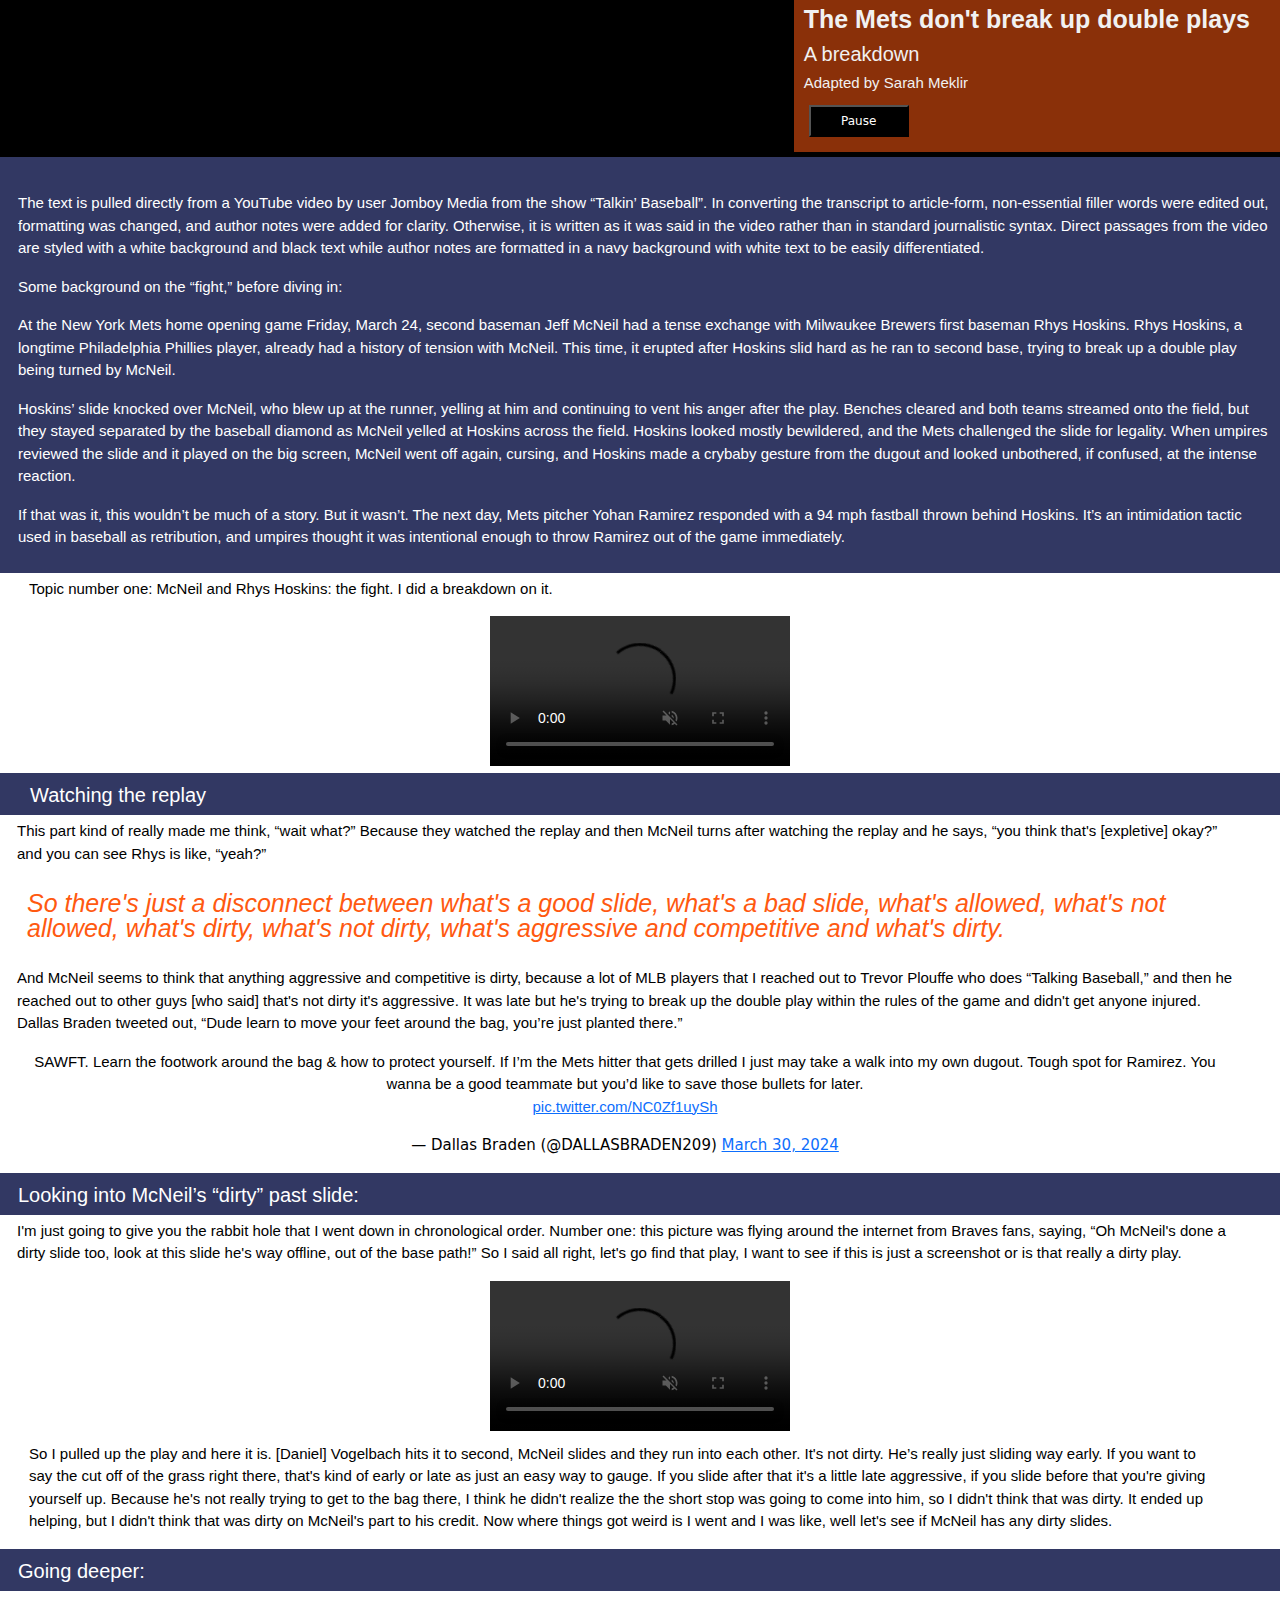
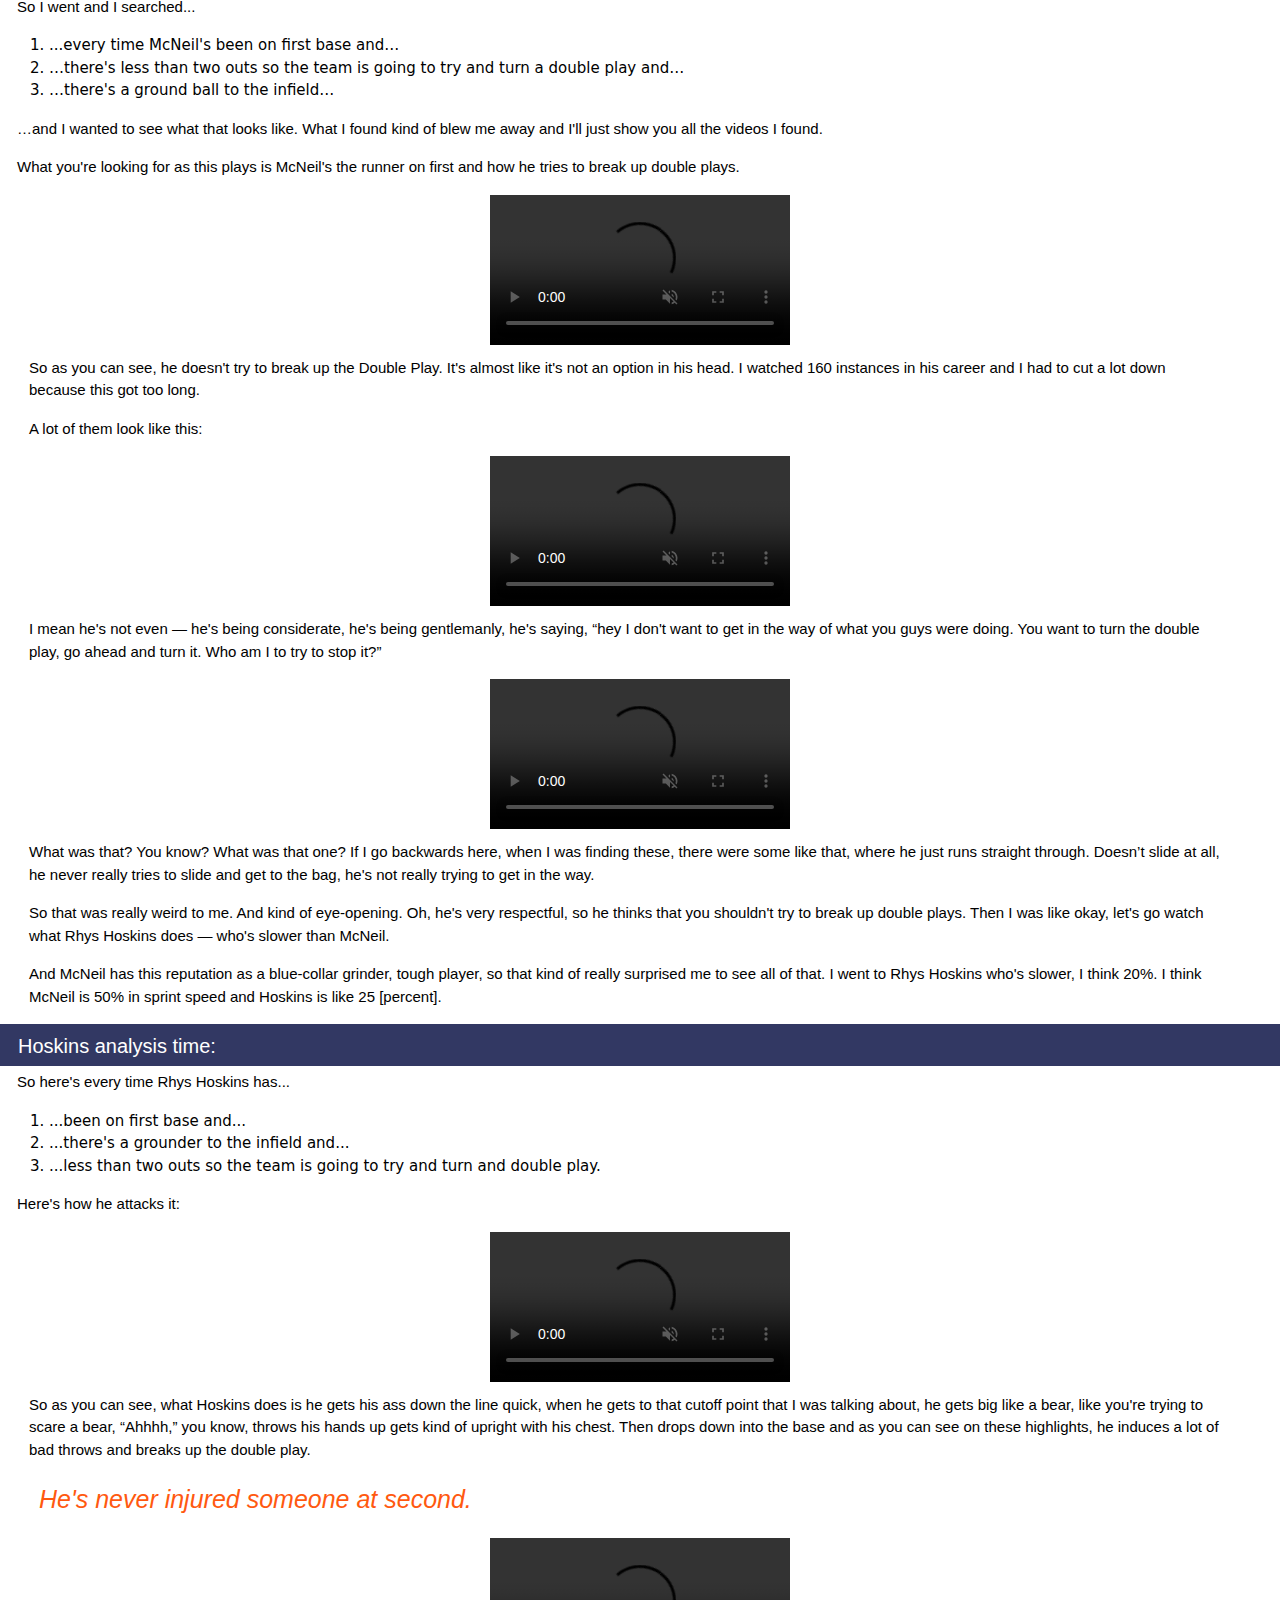
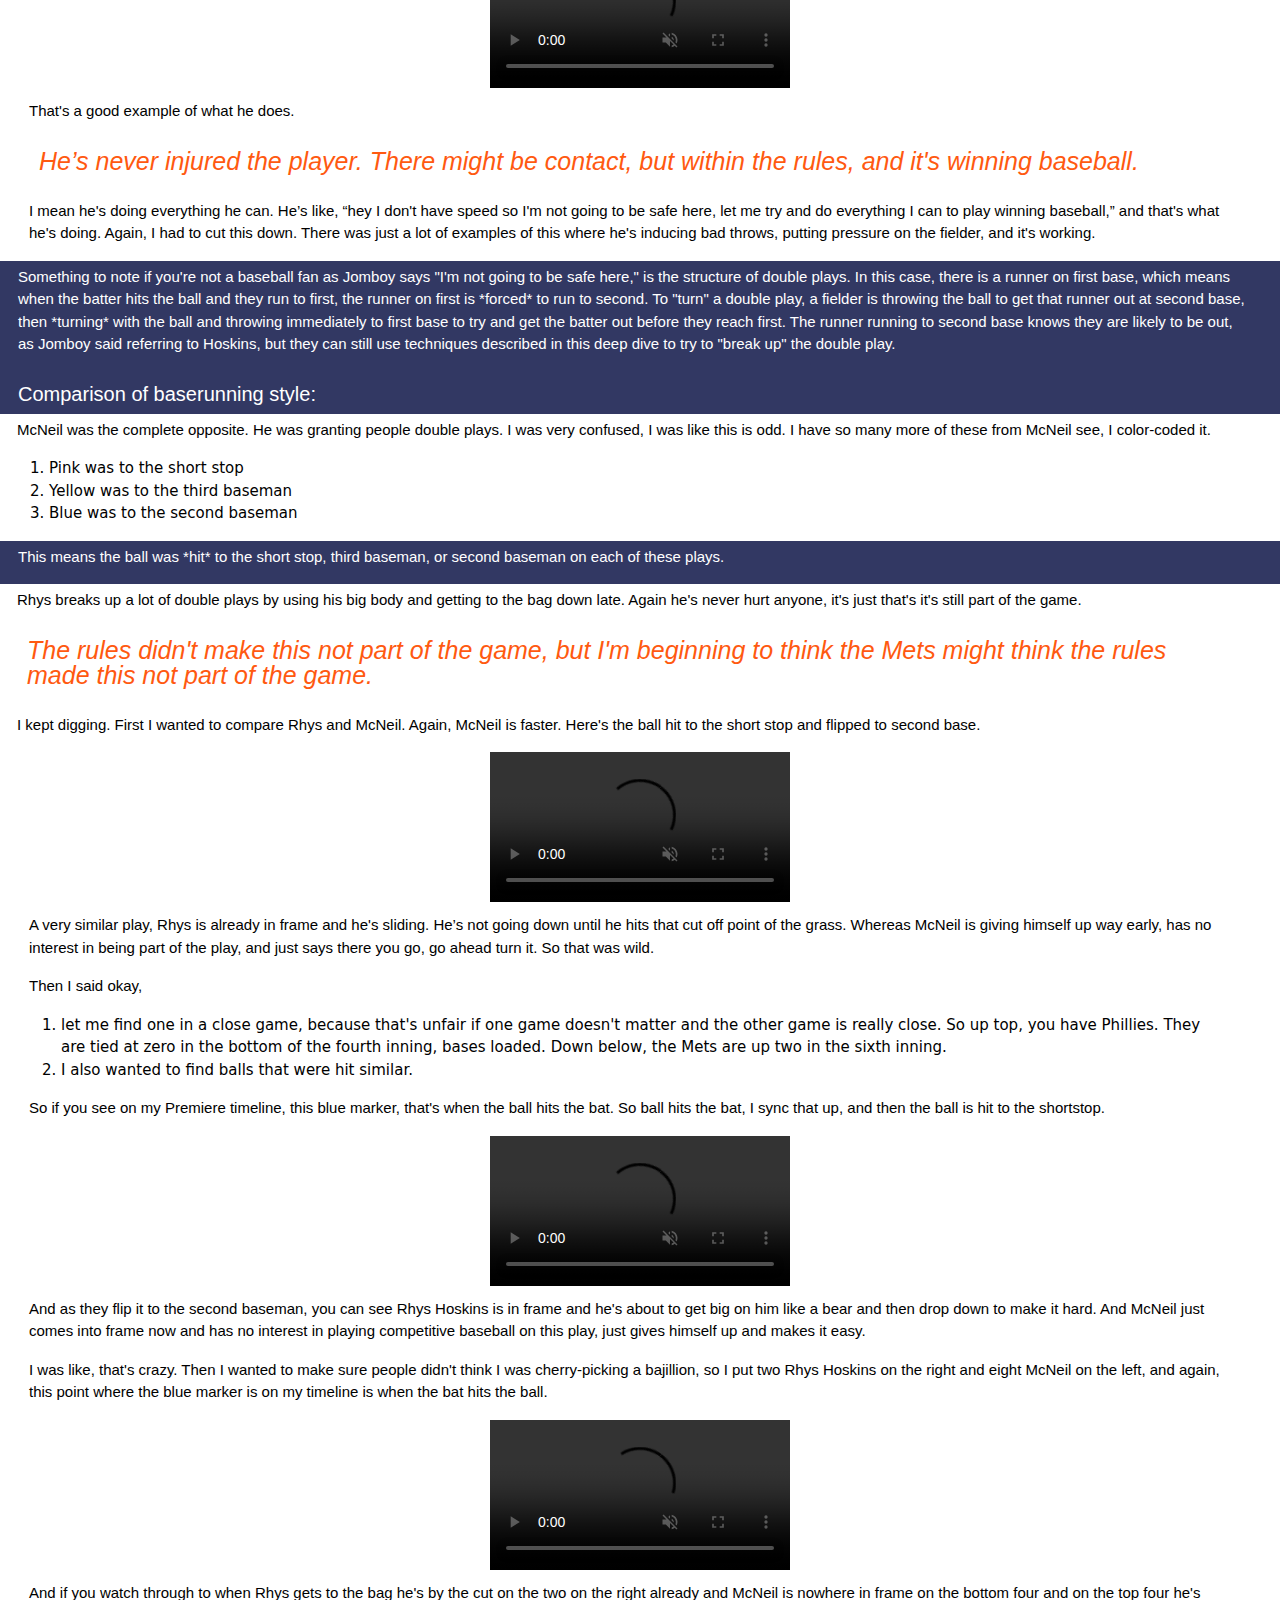
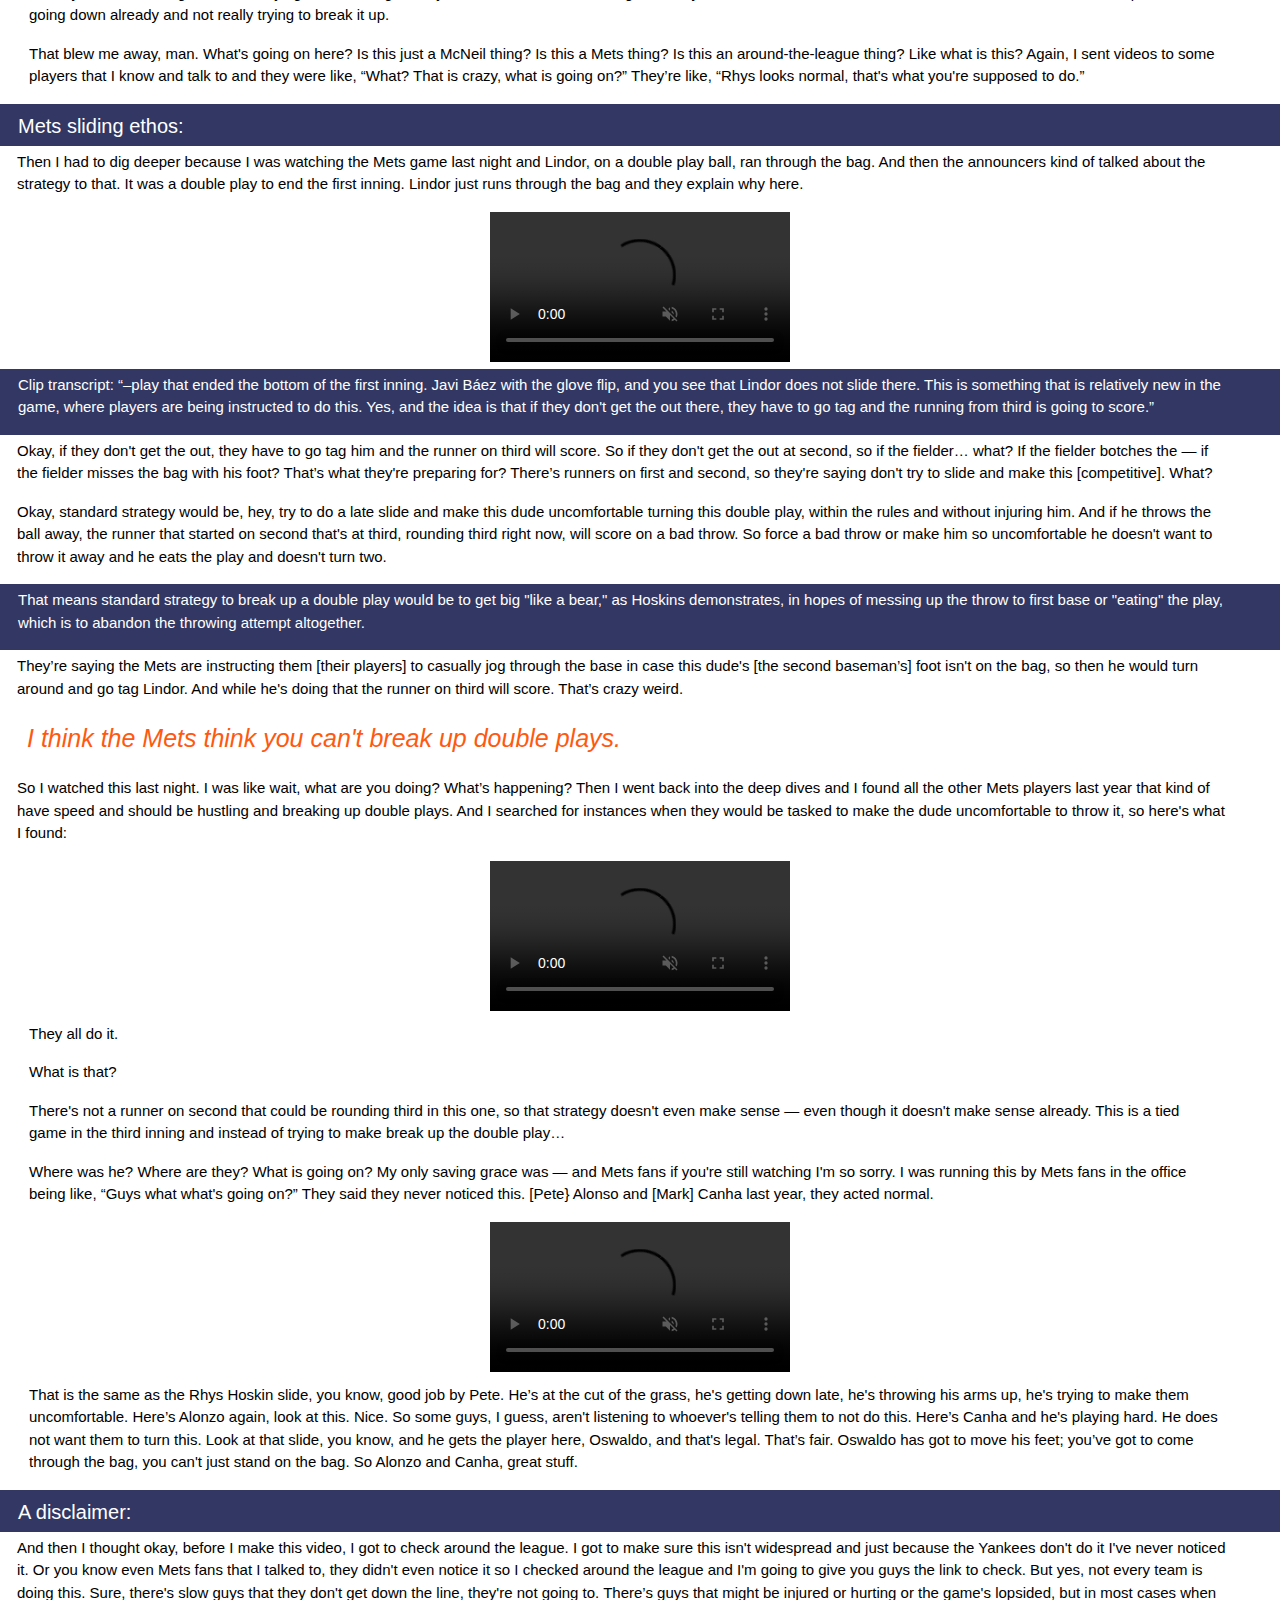
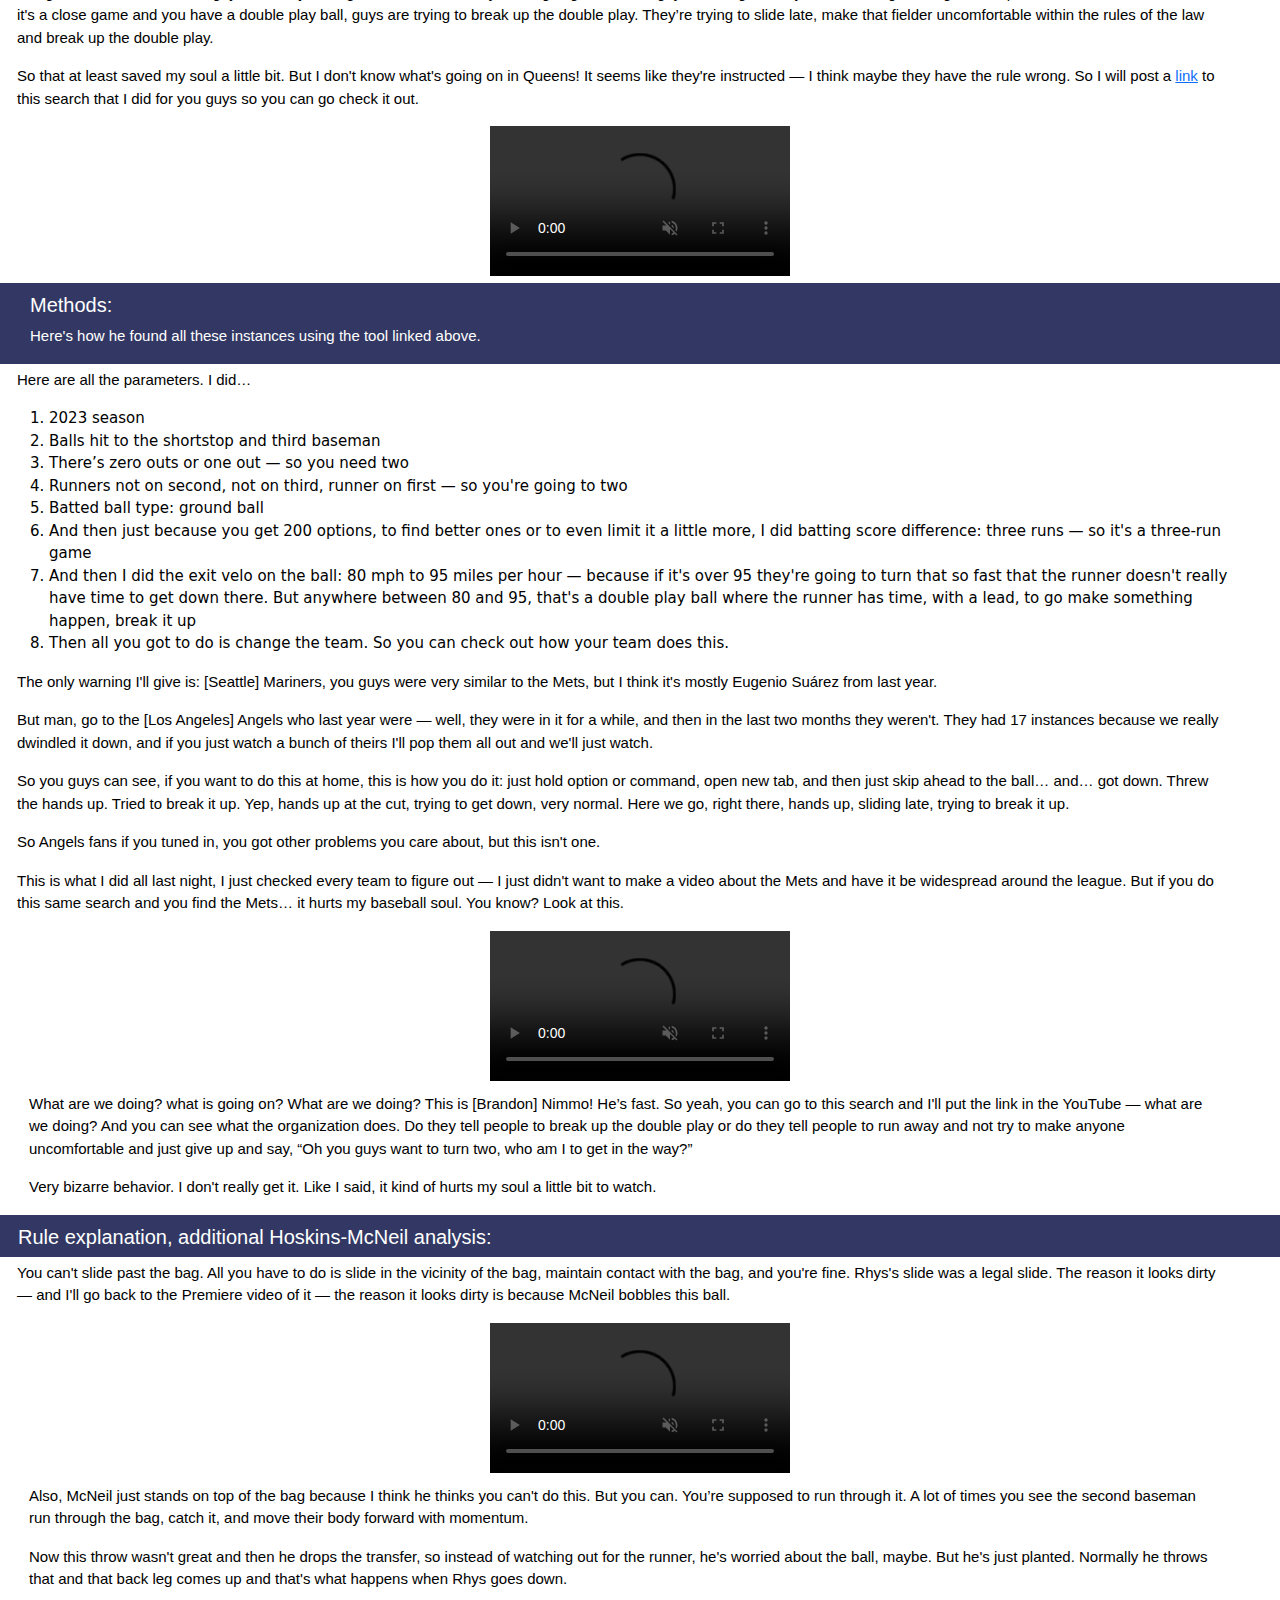
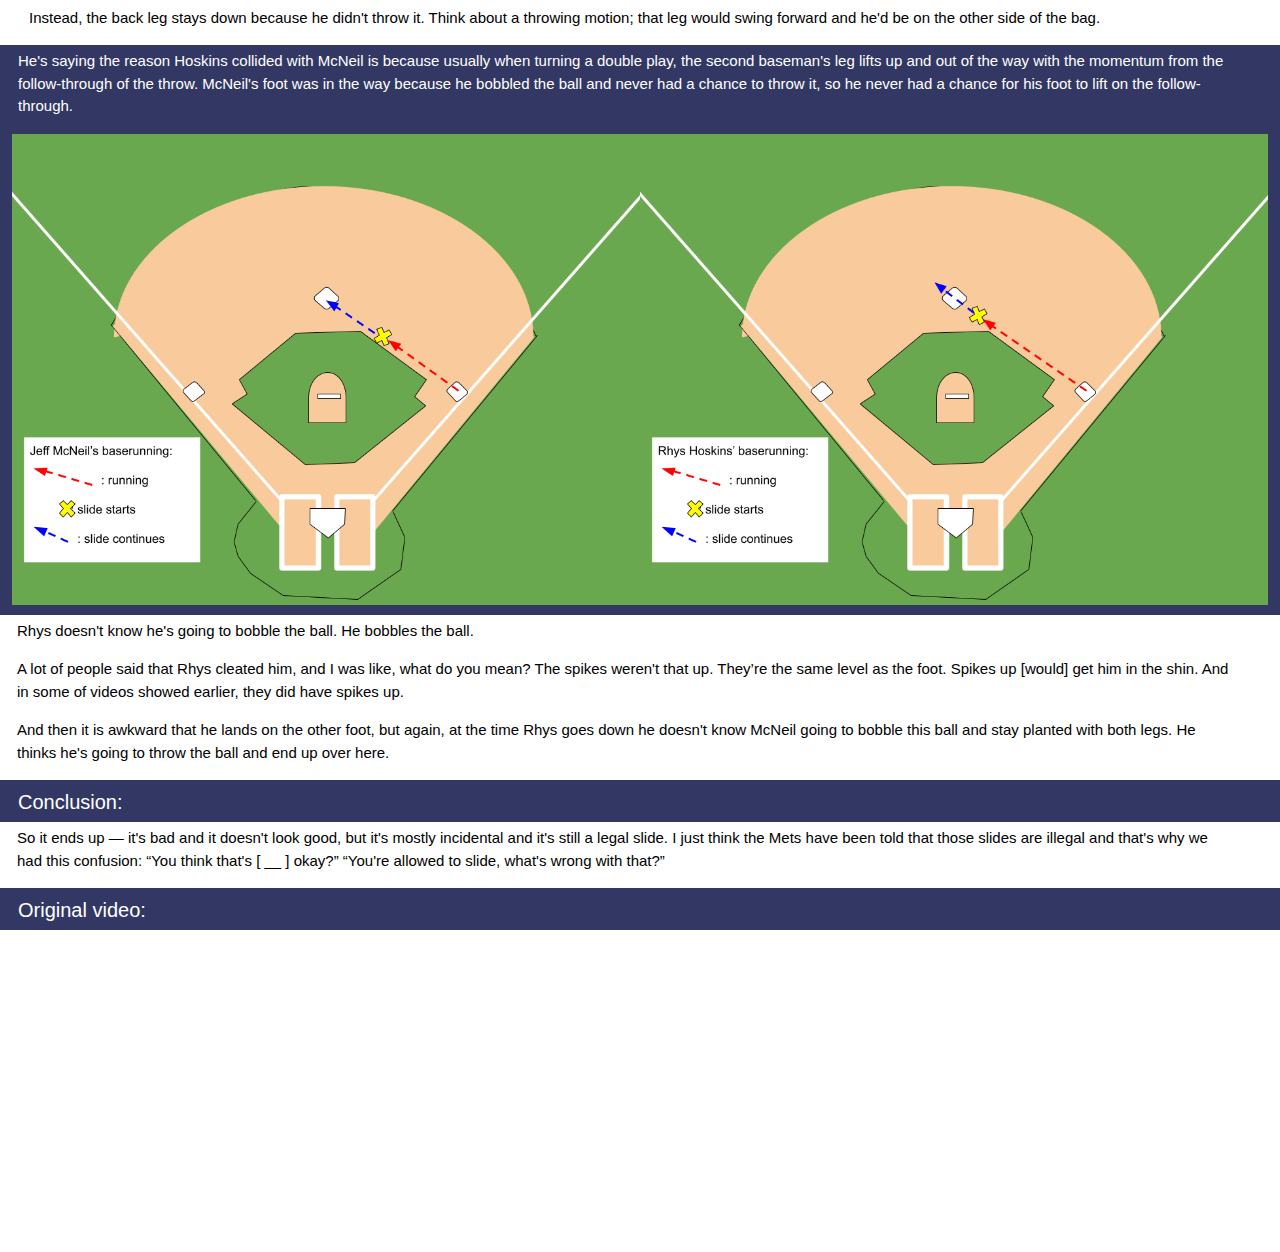
==== commit 2d72a3af: "Added diagram" ====
--- a/Sarah-Meklir-JOUR352/final-project/index.html
+++ b/Sarah-Meklir-JOUR352/final-project/index.html
@@ -801,6 +801,7 @@
                 <div id="authorsnote" class="col">
                     <h2 class="subheading">A disclaimer:</h2>
                 </div>
+            </div>
                 <div class="row">
                     <div id="transcript" class="col">
                         <p>
@@ -850,8 +851,8 @@
                         </center>
                     </div>
                 </div>
-                <div class="row">
-                    <div id="authorsnote" class="col">
+                <div class="row" id="authorsnote">
+                    <div class="col">
                         <h2 class="subheading">Methods:</h2>
                         <p>
                             Here's how he found all these instances using the
@@ -1040,6 +1041,12 @@
                         </p>
                     </div>
                 </div>
+                <div class="row" id=diagram>
+                    <div class="col">
+                    <img alt= "Rhys Hoskins diagram", id="diagramOne", src="Rhys Hoskins Slide Diagram.png">
+                    <img alt= "Jeff McNeil diagram", id="otherDiagram", src="Jeff McNeil Slide Diagram.png">
+                    </div>
+                </div>
                 <div class="row">
                     <div id="transcript" class="col">
                         <p>
--- a/Sarah-Meklir-JOUR352/final-project/style.css
+++ b/Sarah-Meklir-JOUR352/final-project/style.css
@@ -5,6 +5,119 @@
  * dark green: #3E582A
  * slate blue: #678ab0
 */
+@media (min-width: 576px) {
+    .overlay {
+        position: absolute;
+        right: 0;
+        bottom: 0;
+        background: rgba(255, 89, 16, 0.54);
+        padding: 10px;
+        color: #f1f1f1;
+        max-width: 100%;
+        margin-bottom: 5px;
+    }
+
+    #myBtn {
+        width: 200px;
+        font-size: 18px;
+        padding: 10px;
+        background: #000;
+        color: #fff;
+        cursor: pointer;
+        margin: 5px;
+    }
+    #myBtn:hover {
+        width: 200px;
+        font-size: 18px;
+        padding: 10px;
+        background: #ff5910;
+        color: white;
+    }
+    #topper {
+        background-color: black;
+        position: relative;
+        max-height: initial;
+    }
+    #diagram{
+        background: #323863;
+        padding-bottom: 10px;
+    }
+    #diagramOne{
+        max-width: 50%;
+        float: right;
+        background: #323863;
+    }
+    #otherDiagram{
+        max-width: 50%;
+        float: left;
+        background: #323863;
+    }
+    .pull-quote {
+        float: left();
+        max-width: 200;
+        color: #ff5910;
+        font-size: 30px;
+        line-height: 1;
+        font-style: italic;
+        padding: 14px;
+        background: white;
+    }
+    #EmbeddedVideo {
+        max-width: 100%;
+        max-height: 100%;
+        padding-right: 30px;
+        padding-left: 30px;
+    }
+    #authorsnote {
+        color: white;
+        background: #323863;
+        text-align: left;
+        padding-top: 10px;
+        padding-left: 45px;
+        padding-right: 140px;
+        font-size: 17px;
+
+    }
+    #openingNote {
+        background: #323863;
+        text-align: left;
+        color: white;
+        padding-right: 120px;
+        padding-left: 60px;
+        padding-top: 35px;
+        padding-bottom: 35px;
+        font-size: 17px;
+
+    }
+    .subheading{
+        text-align: center;
+    }
+    #transcript {
+        color: black;
+        background: white;
+        padding-top: 5px;
+        margin-left: 35px;
+        margin-right: 100px;
+        font-size: 17px;
+    }
+    h1 {
+        font-size: 32px;
+        font-style: bold;
+        margin-left: 40;
+        padding-right: 20px;
+        font-family: "Roboto", sans-serif;
+        font-weight: 700;
+    }
+    h2{
+        font-size: 30px;
+        font-style: italic;
+    }
+    h3 {
+        font-size: 20px;
+    }
+
+
+}
 @media {
     h1 {
         font-size: 25px;
@@ -142,7 +255,18 @@
         margin-left: 5px;
         margin-right: 35px;
     }
-
+    #diagram{
+        background: #323863;
+        padding-bottom: 10px;
+    }
+    #diagramOne{
+        width: 100%;
+        background: #323863;
+    }
+    #otherDiagram{
+        width: 100%;
+        background: #323863;
+    }
     #EmbeddedVideo {
         max-width: 100%;
         max-height: 100%;
@@ -172,105 +296,4 @@
         font-weight: 400;
         font-style: normal;
     }
-}
-
-@media (min-width: 576px) {
-    .overlay {
-        position: absolute;
-        right: 0;
-        bottom: 0;
-        background: rgba(255, 89, 16, 0.54);
-        padding: 10px;
-        color: #f1f1f1;
-        max-width: 100%;
-        margin-bottom: 5px;
-    }
-
-    #myBtn {
-        width: 200px;
-        font-size: 18px;
-        padding: 10px;
-        background: #000;
-        color: #fff;
-        cursor: pointer;
-        margin: 5px;
-    }
-    #myBtn:hover {
-        width: 200px;
-        font-size: 18px;
-        padding: 10px;
-        background: #ff5910;
-        color: white;
-    }
-    #topper {
-        background-color: black;
-        position: relative;
-        max-height: initial;
-    }
-
-    .pull-quote {
-        float: left();
-        max-width: 200;
-        color: #ff5910;
-        font-size: 30px;
-        line-height: 1;
-        font-style: italic;
-        padding: 14px;
-        background: white;
-    }
-    #EmbeddedVideo {
-        max-width: 100%;
-        max-height: 100%;
-        padding-right: 30px;
-        padding-left: 30px;
-    }
-    #authorsnote {
-        color: white;
-        background: #323863;
-        text-align: left;
-        padding-top: 10px;
-        padding-left: 45px;
-        padding-right: 140px;
-        font-size: 17px;
-
-    }
-    #openingNote {
-        background: #323863;
-        text-align: left;
-        color: white;
-        padding-right: 120px;
-        padding-left: 60px;
-        padding-top: 35px;
-        padding-bottom: 35px;
-        font-size: 17px;
-
-    }
-    .subheading{
-        text-align: center;
-    }
-    #transcript {
-        color: black;
-        background: white;
-        padding-top: 5px;
-        margin-left: 35px;
-        margin-right: 100px;
-        font-size: 17px;
-    }
-    h1 {
-        font-size: 32px;
-        font-style: bold;
-        margin-left: 40;
-        padding-right: 20px;
-        font-family: "Roboto", sans-serif;
-        font-weight: 700;
-    }
-    h2{
-        font-size: 30px;
-        font-style: italic;
-    }
-    h3 {
-        font-size: 20px;
-    }
-
-
 }